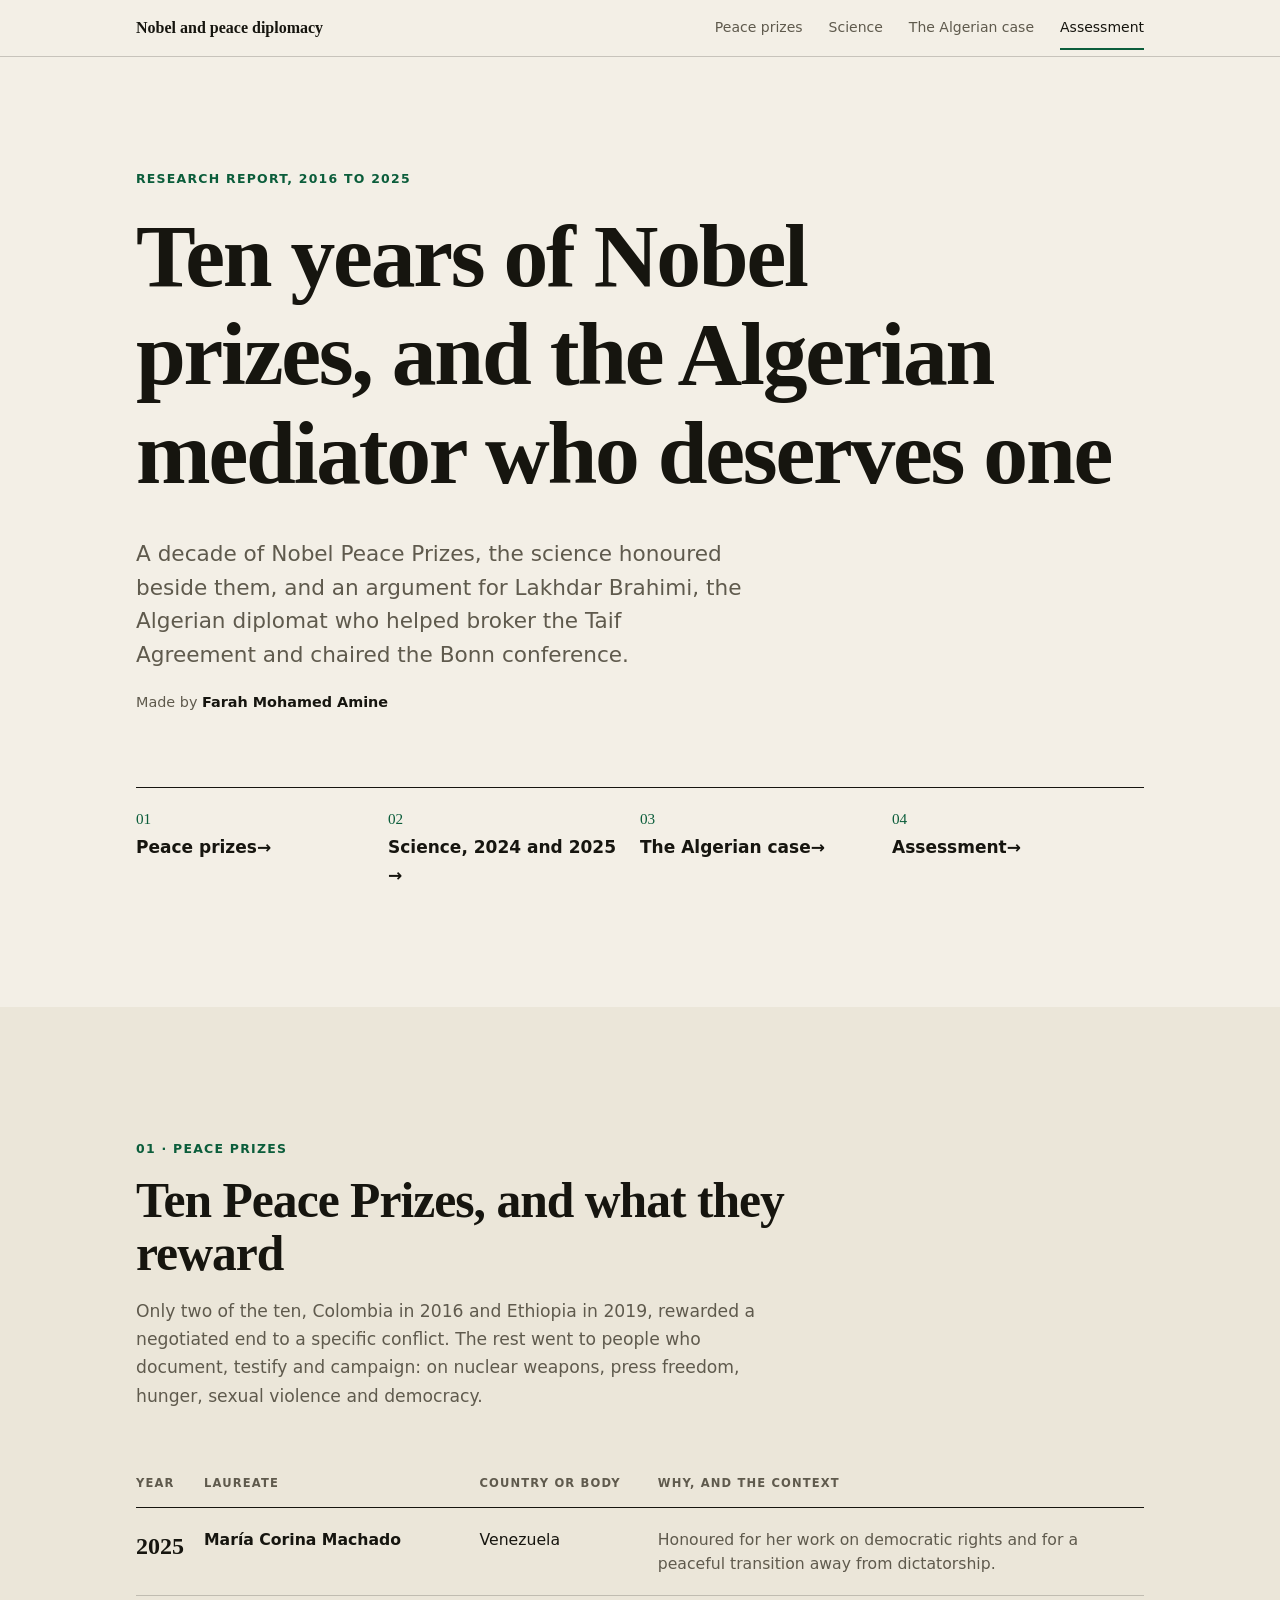
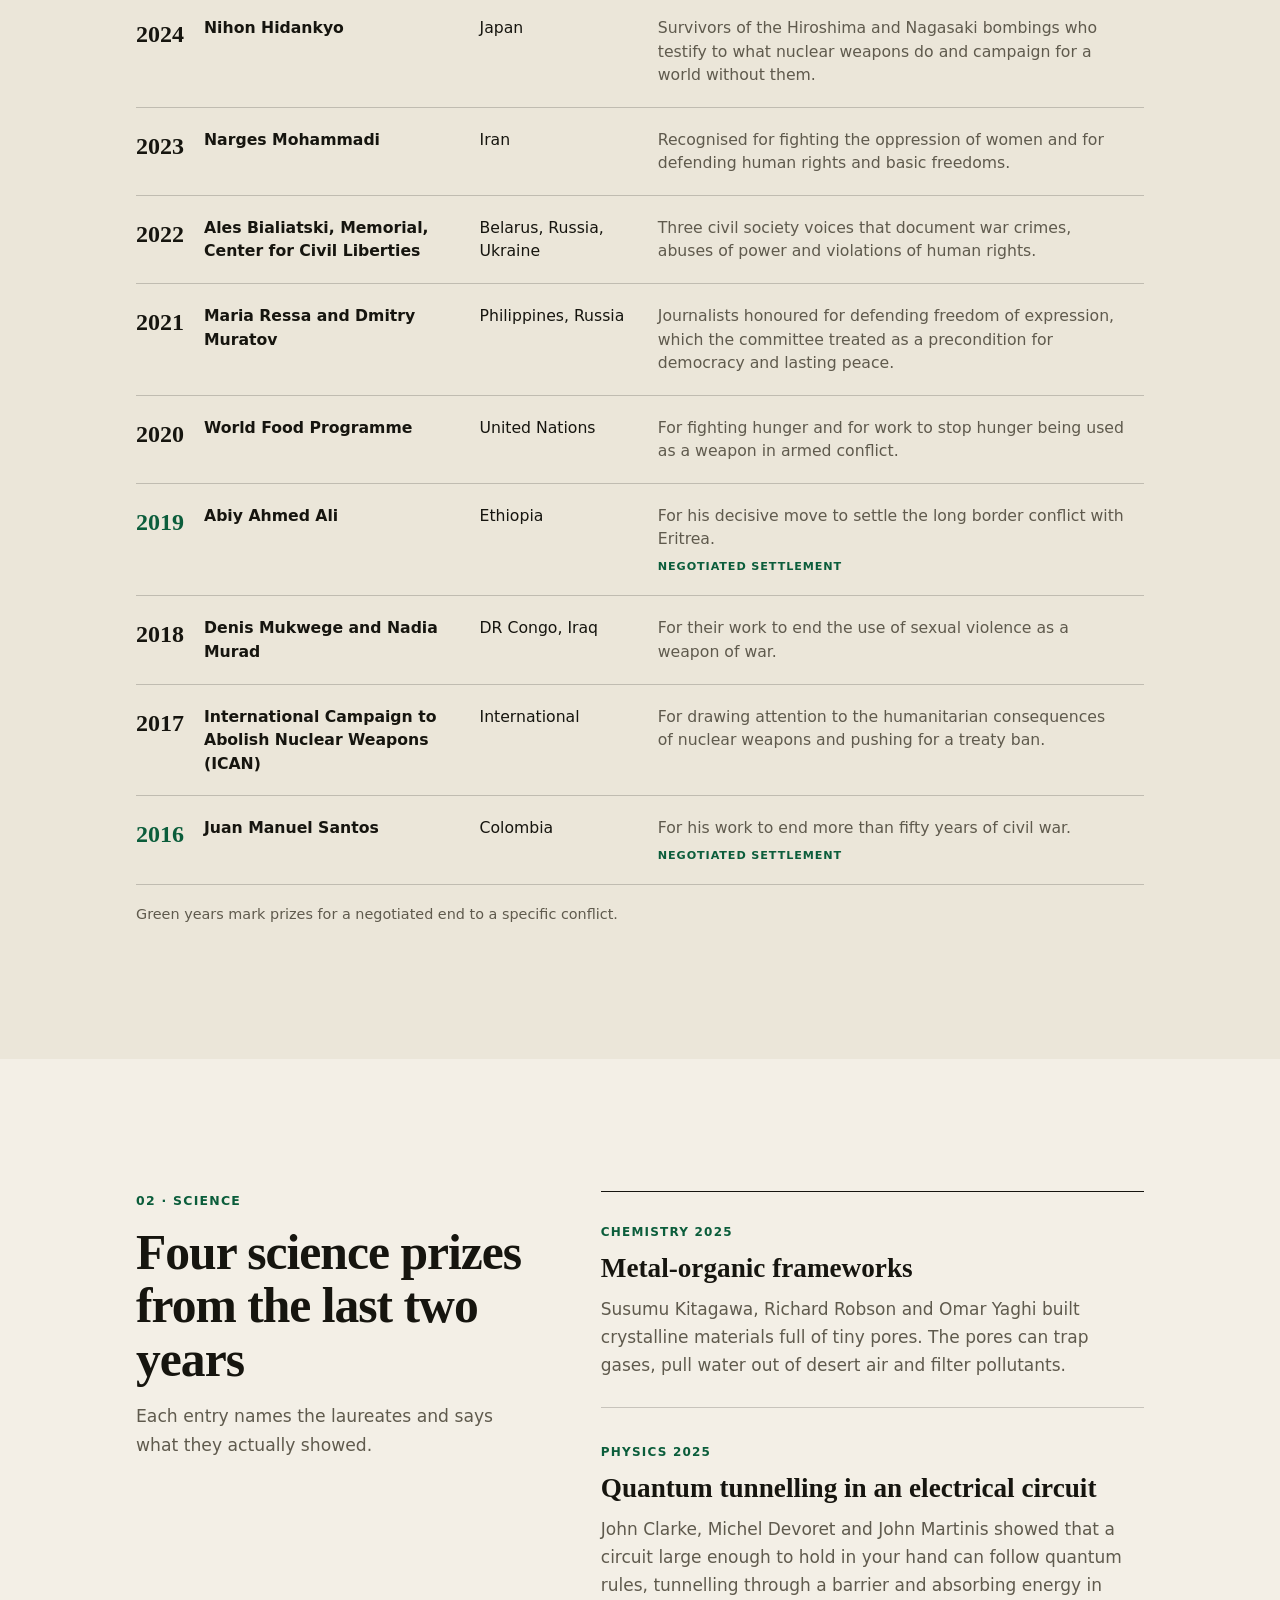
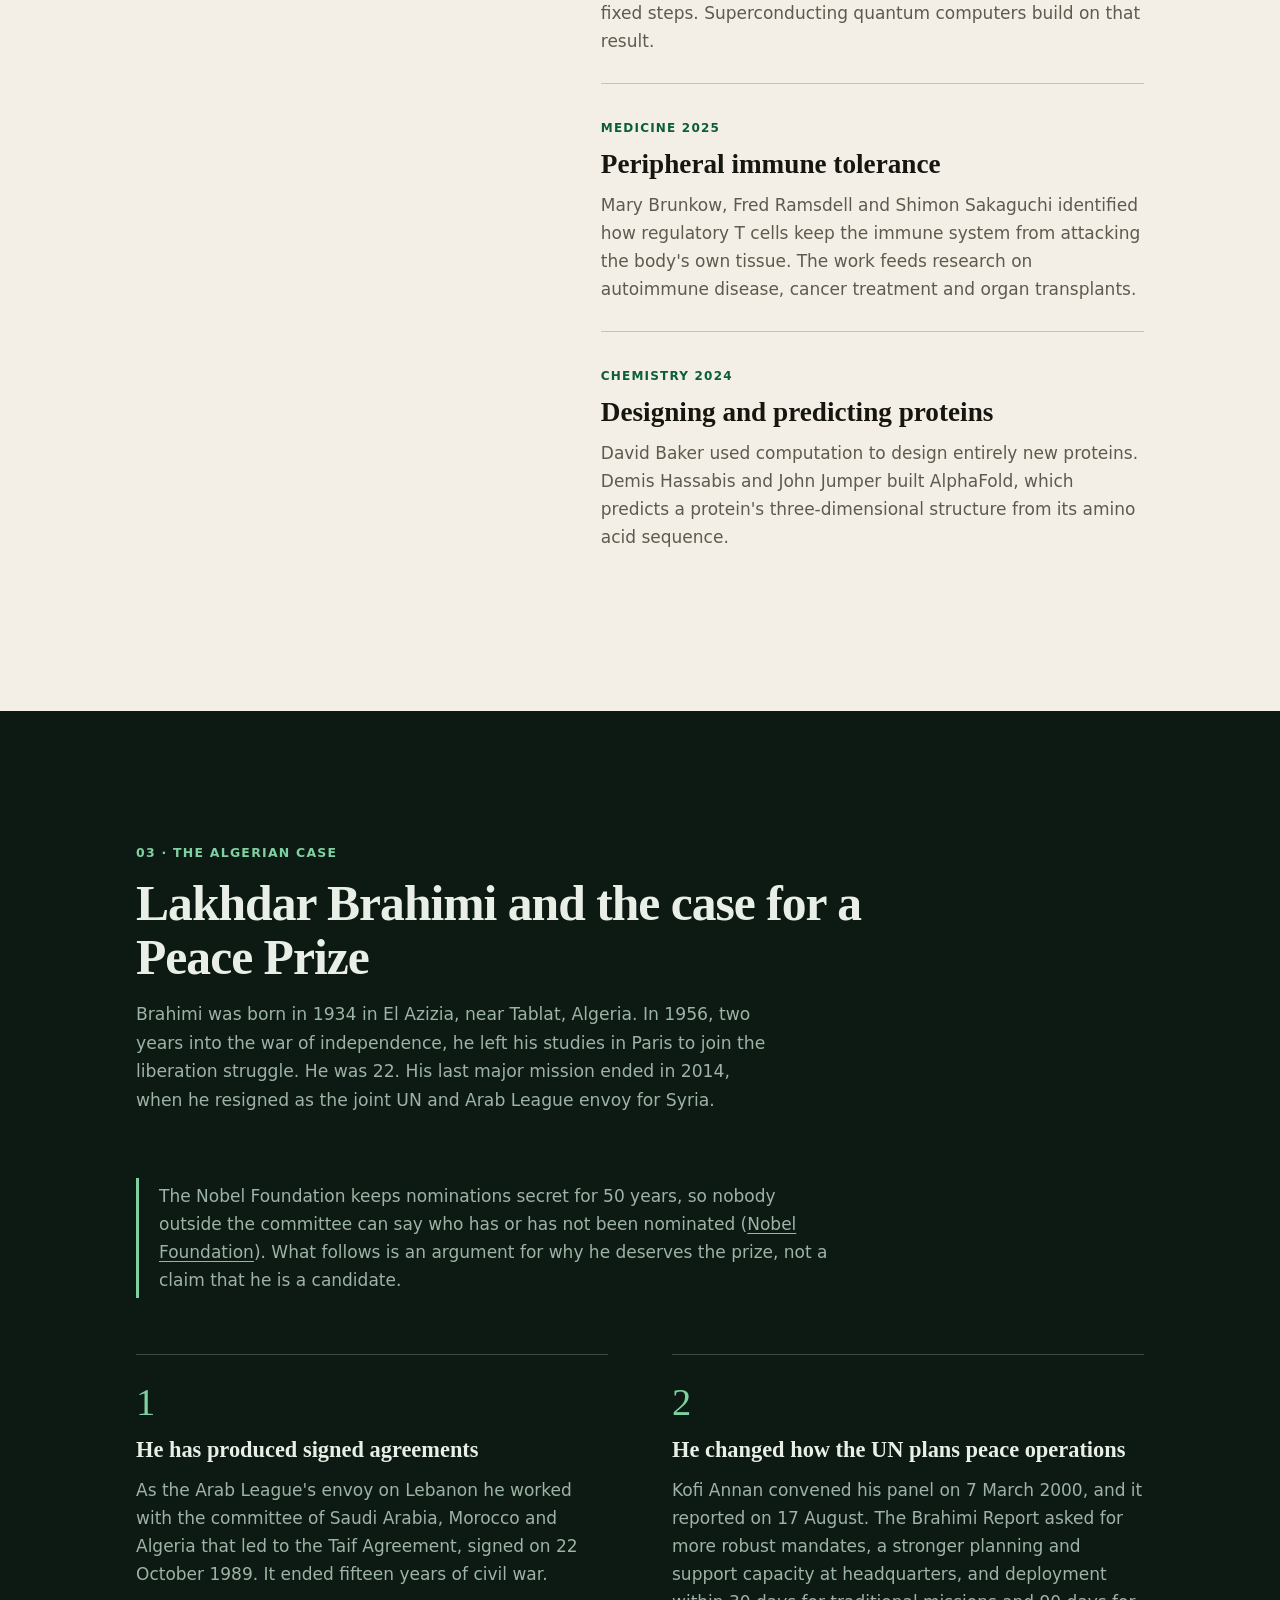
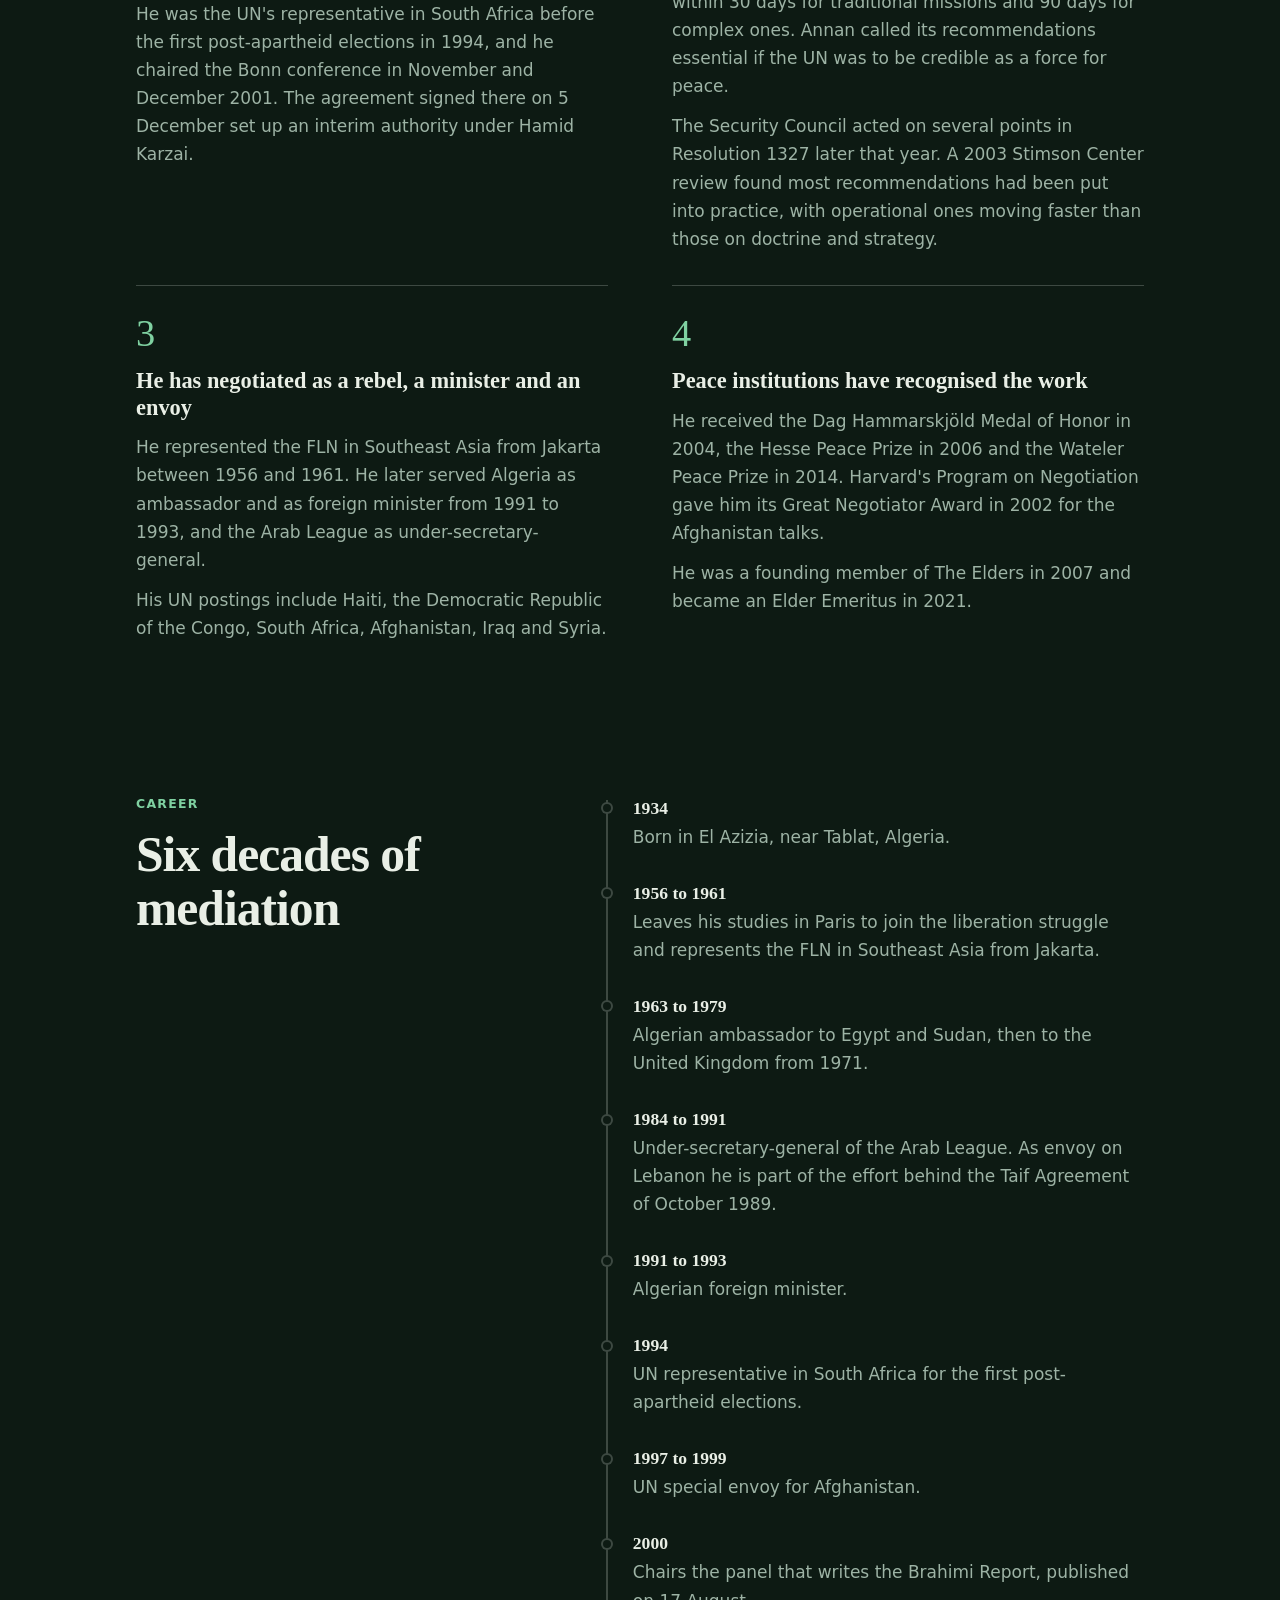
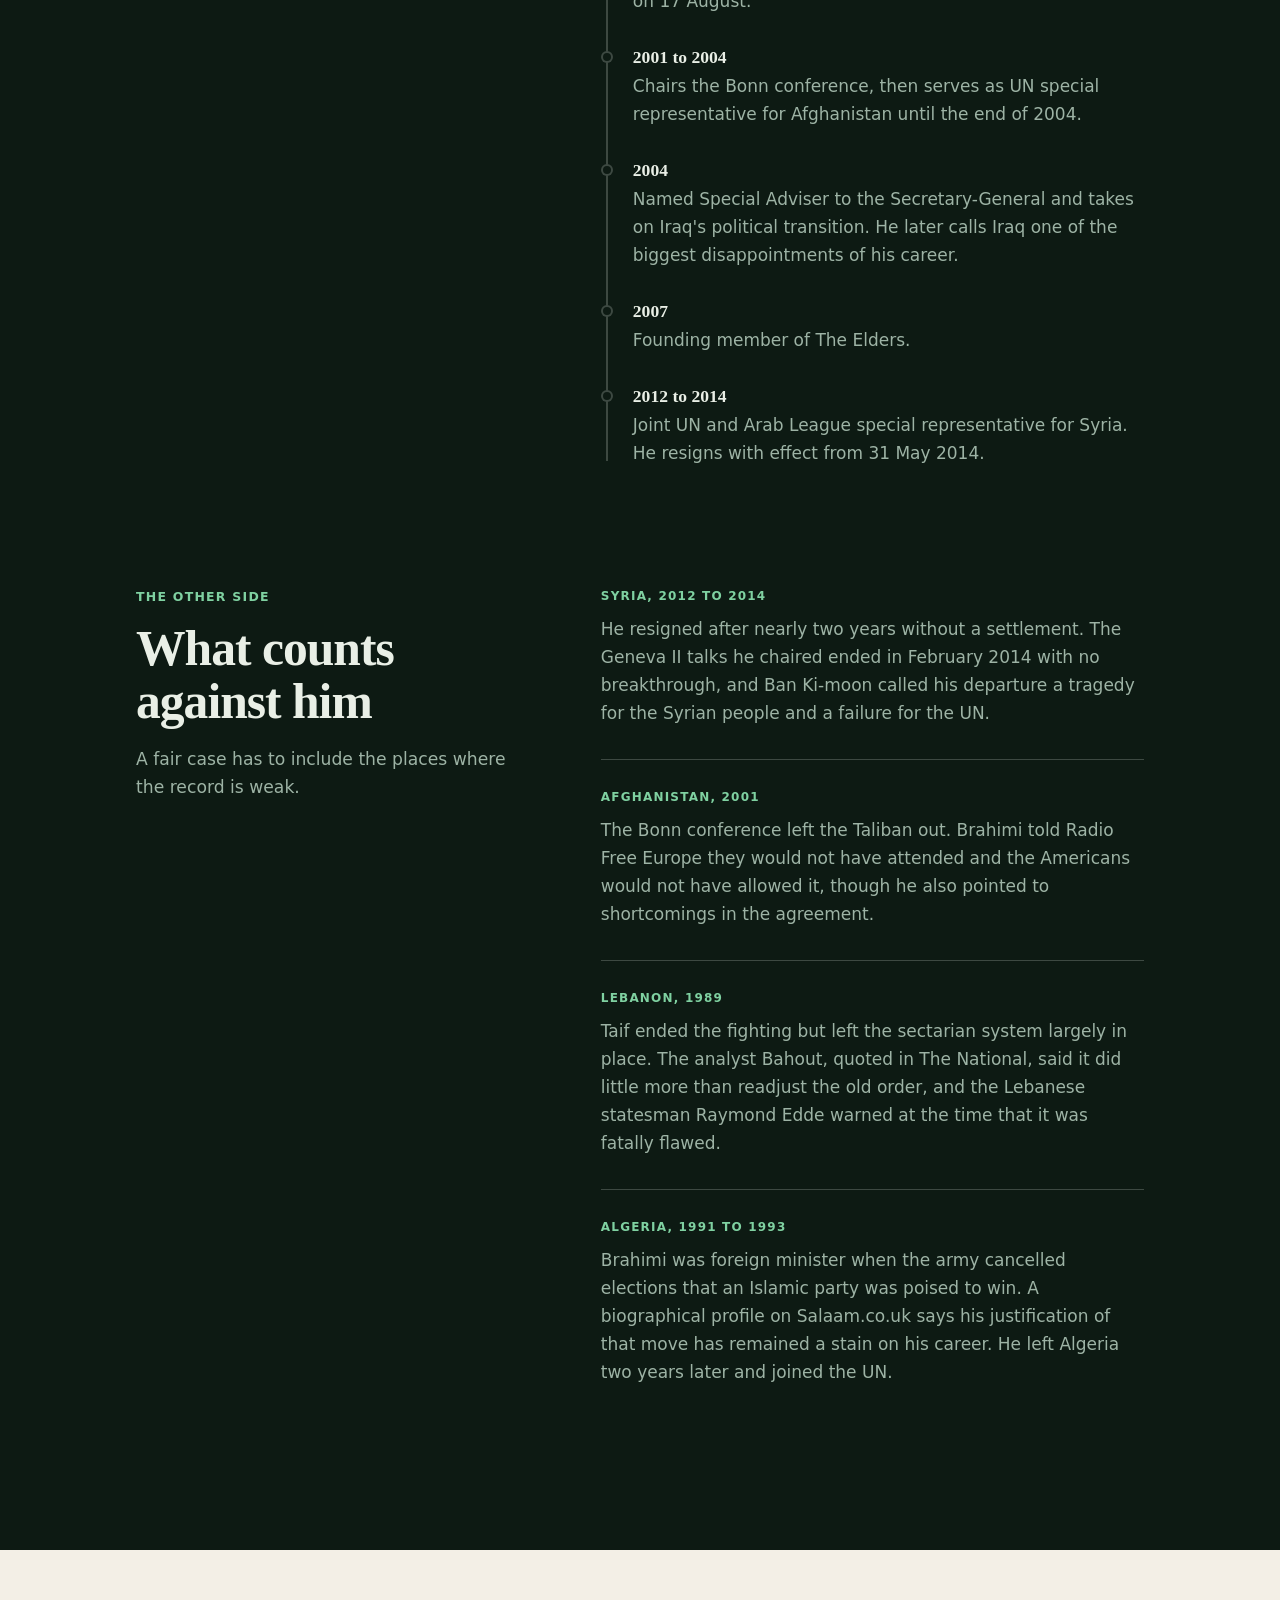
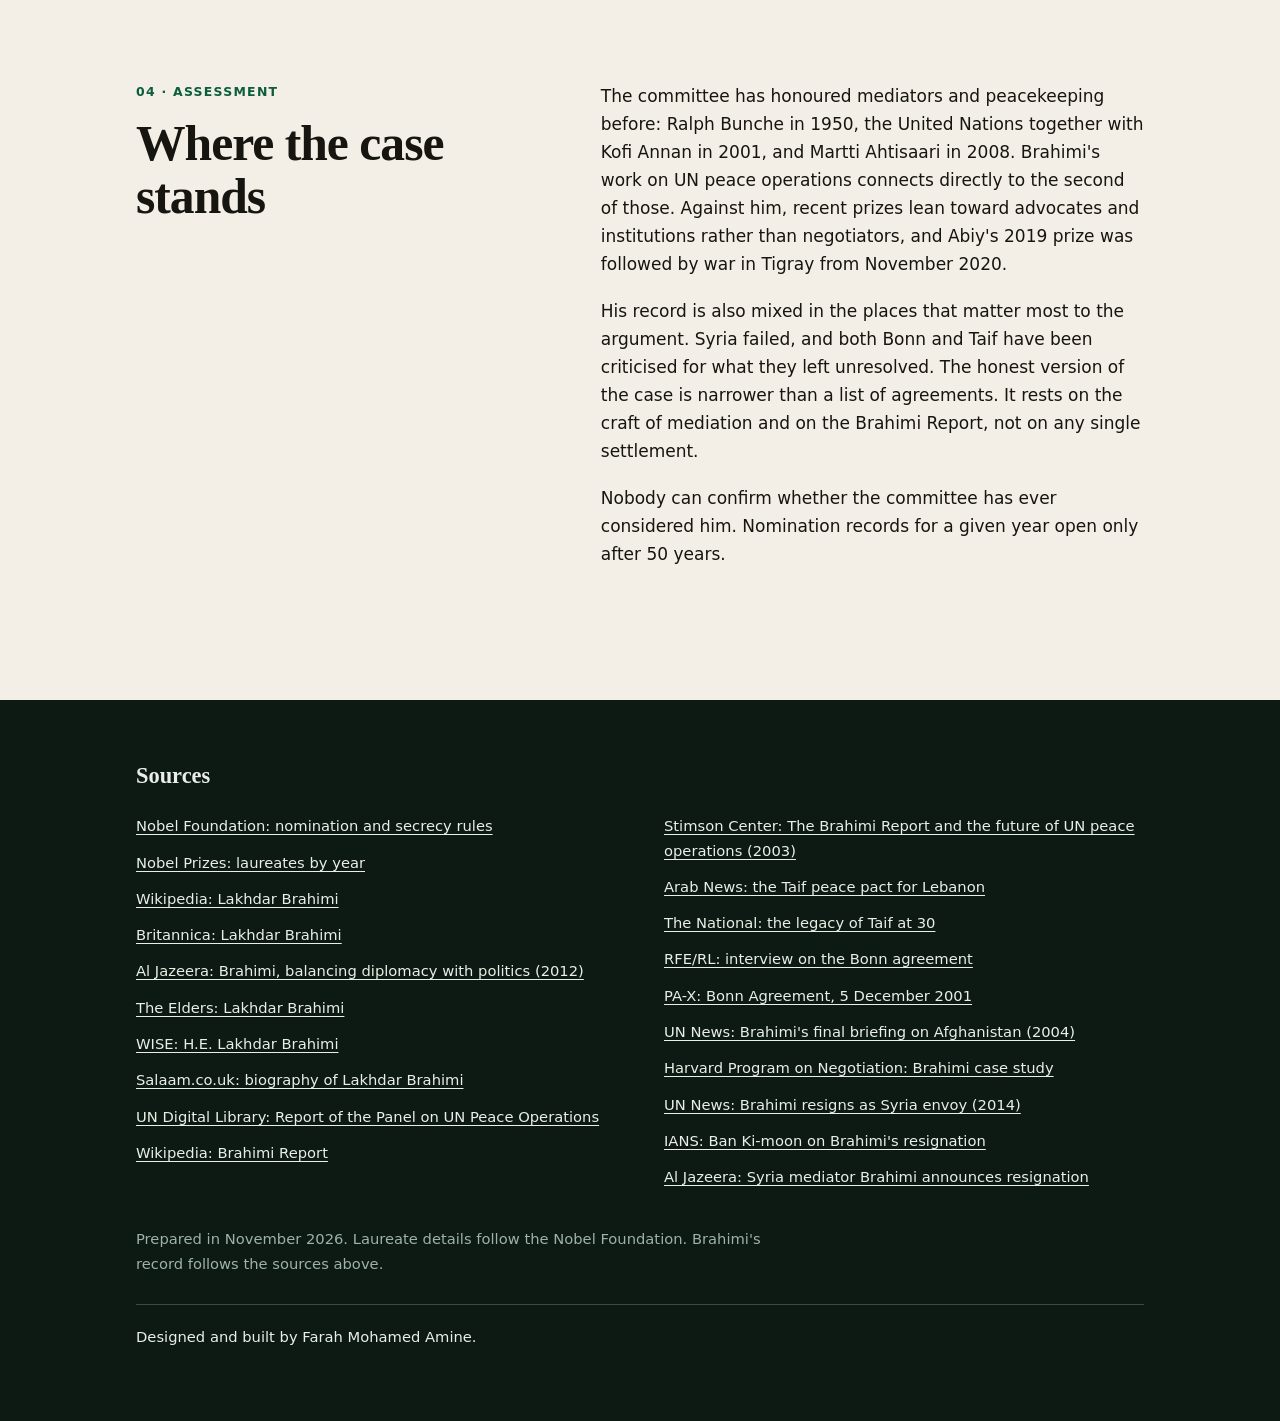
==== index.html @ 86fc924f "Add files via upload" ====
<!DOCTYPE html>
<html lang="en" dir="ltr">
<head>
    <meta charset="UTF-8">
    <meta name="viewport" content="width=device-width, initial-scale=1.0">
    <meta name="theme-color" content="#f3efe6">
    <meta name="author" content="Farah Mohamed Amine">
    <meta name="description" content="Ten years of Nobel Peace Prizes, the science prizes of 2024 and 2025, and the case for Lakhdar Brahimi, the Algerian mediator.">
    <link rel="canonical" href="https://YOUR-DOMAIN/">

    <meta property="og:type" content="article">
    <meta property="og:site_name" content="Nobel prizes and peace diplomacy">
    <meta property="og:locale" content="en_US">
    <meta property="og:url" content="https://YOUR-DOMAIN/">
    <meta property="og:title" content="Nobel prizes 2016 to 2025 and the case for Lakhdar Brahimi">
    <meta property="og:description" content="Ten years of Nobel Peace Prizes, the science prizes of 2024 and 2025, and the case for Lakhdar Brahimi, the Algerian mediator.">
    <meta property="og:image" content="https://YOUR-DOMAIN/og-image.jpg">
    <meta property="og:image:type" content="image/jpeg">
    <meta property="og:image:width" content="1200">
    <meta property="og:image:height" content="630">
    <meta property="og:image:alt" content="Gold Nobel medal on a cream and dark green background beside the title: Ten years of Nobel prizes, and the Algerian mediator who deserves one.">

    <meta name="twitter:card" content="summary_large_image">
    <meta name="twitter:title" content="Nobel prizes 2016 to 2025 and the case for Lakhdar Brahimi">
    <meta name="twitter:description" content="Ten years of Nobel Peace Prizes, the science prizes of 2024 and 2025, and the case for Lakhdar Brahimi, the Algerian mediator.">
    <meta name="twitter:image" content="https://YOUR-DOMAIN/og-image.jpg">
    <meta name="twitter:image:alt" content="Gold Nobel medal on a cream and dark green background beside the title: Ten years of Nobel prizes, and the Algerian mediator who deserves one.">
    <title>Nobel prizes 2016 to 2025 and the case for Lakhdar Brahimi</title>

    <link rel="icon" type="image/webp" href="/icon.webp">

    <!-- Reveal styles only apply once this runs, so a script failure never leaves a blank page -->
    <script>document.documentElement.classList.add('js');</script>

    <link rel="stylesheet" href="/css/tokens.css">
    <link rel="stylesheet" href="/css/base.css">
    <link rel="stylesheet" href="/css/layout.css">
    <link rel="stylesheet" href="/css/sections.css">

    <link rel="modulepreload" href="/js/reveal.js">
    <link rel="modulepreload" href="/js/scroll.js">
    <link rel="modulepreload" href="/js/nav.js">
    <script type="module" src="/js/main.js"></script>
</head>
<body>
    <a class="skip" href="#main">Skip to content</a>

    <header class="bar">
        <div class="bar-inner">
            <a class="brand" href="#top">Nobel and peace diplomacy</a>
            <nav aria-label="Sections">
                <ul class="nav">
                    <li><a href="#peace">Peace prizes</a></li>
                    <li><a href="#science">Science</a></li>
                    <li><a href="#nomination">The Algerian case</a></li>
                    <li><a href="#synthesis">Assessment</a></li>
                </ul>
            </nav>
        </div>
        <div class="progress" aria-hidden="true"><span id="progress"></span></div>
    </header>

    <main id="main">
        <!-- Hero -->
        <section class="hero" id="top">
            <div class="wrap">
                <p class="label rv">Research report, 2016 to 2025</p>
                <h1 class="display">
                    <span class="line"><span>Ten years of Nobel</span></span>
                    <span class="line"><span>prizes, and the Algerian</span></span>
                    <span class="line"><span>mediator who deserves one</span></span>
                </h1>
                <p class="lede rv">A decade of Nobel Peace Prizes, the science honoured beside them, and an argument for Lakhdar Brahimi, the Algerian diplomat who helped broker the Taif Agreement and chaired the Bonn conference.</p>
                <p class="byline rv">Made by <strong>Farah Mohamed Amine</strong></p>

                <nav class="index rv" aria-label="Contents">
                    <a href="#peace"><span class="n">01</span><span class="t">Peace prizes</span></a>
                    <a href="#science"><span class="n">02</span><span class="t">Science, 2024 and 2025</span></a>
                    <a href="#nomination"><span class="n">03</span><span class="t">The Algerian case</span></a>
                    <a href="#synthesis"><span class="n">04</span><span class="t">Assessment</span></a>
                </nav>
            </div>
        </section>

        <!-- 01 Peace prizes -->
        <section id="peace" class="alt">
            <div class="wrap">
                <div class="shead">
                    <span class="label rv">01 &middot; Peace prizes</span>
                    <h2 class="rv">Ten Peace Prizes, and what they reward</h2>
                    <p class="rv">Only two of the ten, Colombia in 2016 and Ethiopia in 2019, rewarded a negotiated end to a specific conflict. The rest went to people who document, testify and campaign: on nuclear weapons, press freedom, hunger, sexual violence and democracy.</p>
                </div>

                <table class="tbl">
                    <thead>
                        <tr>
                            <th scope="col">Year</th>
                            <th scope="col">Laureate</th>
                            <th scope="col">Country or body</th>
                            <th scope="col">Why, and the context</th>
                        </tr>
                    </thead>
                    <tbody>
                        <tr class="rv">
                            <td>2025</td>
                            <td>Mar&iacute;a Corina Machado</td>
                            <td>Venezuela</td>
                            <td>Honoured for her work on democratic rights and for a peaceful transition away from dictatorship.</td>
                        </tr>
                        <tr class="rv">
                            <td>2024</td>
                            <td>Nihon Hidankyo</td>
                            <td>Japan</td>
                            <td>Survivors of the Hiroshima and Nagasaki bombings who testify to what nuclear weapons do and campaign for a world without them.</td>
                        </tr>
                        <tr class="rv">
                            <td>2023</td>
                            <td>Narges Mohammadi</td>
                            <td>Iran</td>
                            <td>Recognised for fighting the oppression of women and for defending human rights and basic freedoms.</td>
                        </tr>
                        <tr class="rv">
                            <td>2022</td>
                            <td>Ales Bialiatski, Memorial, Center for Civil Liberties</td>
                            <td>Belarus, Russia, Ukraine</td>
                            <td>Three civil society voices that document war crimes, abuses of power and violations of human rights.</td>
                        </tr>
                        <tr class="rv">
                            <td>2021</td>
                            <td>Maria Ressa and Dmitry Muratov</td>
                            <td>Philippines, Russia</td>
                            <td>Journalists honoured for defending freedom of expression, which the committee treated as a precondition for democracy and lasting peace.</td>
                        </tr>
                        <tr class="rv">
                            <td>2020</td>
                            <td>World Food Programme</td>
                            <td>United Nations</td>
                            <td>For fighting hunger and for work to stop hunger being used as a weapon in armed conflict.</td>
                        </tr>
                        <tr class="rv deal">
                            <td>2019</td>
                            <td>Abiy Ahmed Ali</td>
                            <td>Ethiopia</td>
                            <td>For his decisive move to settle the long border conflict with Eritrea.<span class="tag">Negotiated settlement</span></td>
                        </tr>
                        <tr class="rv">
                            <td>2018</td>
                            <td>Denis Mukwege and Nadia Murad</td>
                            <td>DR Congo, Iraq</td>
                            <td>For their work to end the use of sexual violence as a weapon of war.</td>
                        </tr>
                        <tr class="rv">
                            <td>2017</td>
                            <td>International Campaign to Abolish Nuclear Weapons (ICAN)</td>
                            <td>International</td>
                            <td>For drawing attention to the humanitarian consequences of nuclear weapons and pushing for a treaty ban.</td>
                        </tr>
                        <tr class="rv deal">
                            <td>2016</td>
                            <td>Juan Manuel Santos</td>
                            <td>Colombia</td>
                            <td>For his work to end more than fifty years of civil war.<span class="tag">Negotiated settlement</span></td>
                        </tr>
                    </tbody>
                </table>
                <p class="legend rv">Green years mark prizes for a negotiated end to a specific conflict.</p>
            </div>
        </section>

        <!-- 02 Science -->
        <section id="science">
            <div class="wrap sci">
                <div class="shead">
                    <span class="label rv">02 &middot; Science</span>
                    <h2 class="rv">Four science prizes from the last two years</h2>
                    <p class="rv">Each entry names the laureates and says what they actually showed.</p>
                </div>

                <div>
                    <article class="entry rv">
                        <span class="k">Chemistry 2025</span>
                        <h3>Metal-organic frameworks</h3>
                        <p>Susumu Kitagawa, Richard Robson and Omar Yaghi built crystalline materials full of tiny pores. The pores can trap gases, pull water out of desert air and filter pollutants.</p>
                    </article>
                    <article class="entry rv">
                        <span class="k">Physics 2025</span>
                        <h3>Quantum tunnelling in an electrical circuit</h3>
                        <p>John Clarke, Michel Devoret and John Martinis showed that a circuit large enough to hold in your hand can follow quantum rules, tunnelling through a barrier and absorbing energy in fixed steps. Superconducting quantum computers build on that result.</p>
                    </article>
                    <article class="entry rv">
                        <span class="k">Medicine 2025</span>
                        <h3>Peripheral immune tolerance</h3>
                        <p>Mary Brunkow, Fred Ramsdell and Shimon Sakaguchi identified how regulatory T cells keep the immune system from attacking the body's own tissue. The work feeds research on autoimmune disease, cancer treatment and organ transplants.</p>
                    </article>
                    <article class="entry rv">
                        <span class="k">Chemistry 2024</span>
                        <h3>Designing and predicting proteins</h3>
                        <p>David Baker used computation to design entirely new proteins. Demis Hassabis and John Jumper built AlphaFold, which predicts a protein's three-dimensional structure from its amino acid sequence.</p>
                    </article>
                </div>
            </div>
        </section>

        <!-- 03 The Algerian case -->
        <section id="nomination" class="dark">
            <div class="wrap">
                <div class="shead">
                    <span class="label rv">03 &middot; The Algerian case</span>
                    <h2 class="rv">Lakhdar Brahimi and the case for a Peace Prize</h2>
                    <p class="rv">Brahimi was born in 1934 in El Azizia, near Tablat, Algeria. In 1956, two years into the war of independence, he left his studies in Paris to join the liberation struggle. He was 22. His last major mission ended in 2014, when he resigned as the joint UN and Arab League envoy for Syria.</p>
                </div>

                <p class="note rv">The Nobel Foundation keeps nominations secret for 50 years, so nobody outside the committee can say who has or has not been nominated (<a href="https://www.nobelprize.org/nomination/peace/">Nobel Foundation</a>). What follows is an argument for why he deserves the prize, not a claim that he is a candidate.</p>

                <div class="args">
                    <article class="arg rv">
                        <span class="num">1</span>
                        <h3>He has produced signed agreements</h3>
                        <p>As the Arab League's envoy on Lebanon he worked with the committee of Saudi Arabia, Morocco and Algeria that led to the Taif Agreement, signed on 22 October 1989. It ended fifteen years of civil war.</p>
                        <p>He was the UN's representative in South Africa before the first post-apartheid elections in 1994, and he chaired the Bonn conference in November and December 2001. The agreement signed there on 5 December set up an interim authority under Hamid Karzai.</p>
                    </article>
                    <article class="arg rv">
                        <span class="num">2</span>
                        <h3>He changed how the UN plans peace operations</h3>
                        <p>Kofi Annan convened his panel on 7 March 2000, and it reported on 17 August. The Brahimi Report asked for more robust mandates, a stronger planning and support capacity at headquarters, and deployment within 30 days for traditional missions and 90 days for complex ones. Annan called its recommendations essential if the UN was to be credible as a force for peace.</p>
                        <p>The Security Council acted on several points in Resolution 1327 later that year. A 2003 Stimson Center review found most recommendations had been put into practice, with operational ones moving faster than those on doctrine and strategy.</p>
                    </article>
                    <article class="arg rv">
                        <span class="num">3</span>
                        <h3>He has negotiated as a rebel, a minister and an envoy</h3>
                        <p>He represented the FLN in Southeast Asia from Jakarta between 1956 and 1961. He later served Algeria as ambassador and as foreign minister from 1991 to 1993, and the Arab League as under-secretary-general.</p>
                        <p>His UN postings include Haiti, the Democratic Republic of the Congo, South Africa, Afghanistan, Iraq and Syria.</p>
                    </article>
                    <article class="arg rv">
                        <span class="num">4</span>
                        <h3>Peace institutions have recognised the work</h3>
                        <p>He received the Dag Hammarskj&ouml;ld Medal of Honor in 2004, the Hesse Peace Prize in 2006 and the Wateler Peace Prize in 2014. Harvard's Program on Negotiation gave him its Great Negotiator Award in 2002 for the Afghanistan talks.</p>
                        <p>He was a founding member of The Elders in 2007 and became an Elder Emeritus in 2021.</p>
                    </article>
                </div>

                <!-- Timeline -->
                <div class="split">
                    <div class="shead">
                        <span class="label rv">Career</span>
                        <h2 class="rv">Six decades of mediation</h2>
                    </div>
                    <ol class="tl" id="timeline">
                        <li><span class="y">1934</span><span class="d">Born in El Azizia, near Tablat, Algeria.</span></li>
                        <li><span class="y">1956 to 1961</span><span class="d">Leaves his studies in Paris to join the liberation struggle and represents the FLN in Southeast Asia from Jakarta.</span></li>
                        <li><span class="y">1963 to 1979</span><span class="d">Algerian ambassador to Egypt and Sudan, then to the United Kingdom from 1971.</span></li>
                        <li><span class="y">1984 to 1991</span><span class="d">Under-secretary-general of the Arab League. As envoy on Lebanon he is part of the effort behind the Taif Agreement of October 1989.</span></li>
                        <li><span class="y">1991 to 1993</span><span class="d">Algerian foreign minister.</span></li>
                        <li><span class="y">1994</span><span class="d">UN representative in South Africa for the first post-apartheid elections.</span></li>
                        <li><span class="y">1997 to 1999</span><span class="d">UN special envoy for Afghanistan.</span></li>
                        <li><span class="y">2000</span><span class="d">Chairs the panel that writes the Brahimi Report, published on 17 August.</span></li>
                        <li><span class="y">2001 to 2004</span><span class="d">Chairs the Bonn conference, then serves as UN special representative for Afghanistan until the end of 2004.</span></li>
                        <li><span class="y">2004</span><span class="d">Named Special Adviser to the Secretary-General and takes on Iraq's political transition. He later calls Iraq one of the biggest disappointments of his career.</span></li>
                        <li><span class="y">2007</span><span class="d">Founding member of The Elders.</span></li>
                        <li><span class="y">2012 to 2014</span><span class="d">Joint UN and Arab League special representative for Syria. He resigns with effect from 31 May 2014.</span></li>
                    </ol>
                </div>

                <!-- Counterarguments -->
                <div class="split">
                    <div class="shead">
                        <span class="label rv">The other side</span>
                        <h2 class="rv">What counts against him</h2>
                        <p class="rv">A fair case has to include the places where the record is weak.</p>
                    </div>
                    <div class="counter">
                        <article class="arg rv">
                            <span class="k">Syria, 2012 to 2014</span>
                            <p>He resigned after nearly two years without a settlement. The Geneva II talks he chaired ended in February 2014 with no breakthrough, and Ban Ki-moon called his departure a tragedy for the Syrian people and a failure for the UN.</p>
                        </article>
                        <article class="arg rv">
                            <span class="k">Afghanistan, 2001</span>
                            <p>The Bonn conference left the Taliban out. Brahimi told Radio Free Europe they would not have attended and the Americans would not have allowed it, though he also pointed to shortcomings in the agreement.</p>
                        </article>
                        <article class="arg rv">
                            <span class="k">Lebanon, 1989</span>
                            <p>Taif ended the fighting but left the sectarian system largely in place. The analyst Bahout, quoted in The National, said it did little more than readjust the old order, and the Lebanese statesman Raymond Edde warned at the time that it was fatally flawed.</p>
                        </article>
                        <article class="arg rv">
                            <span class="k">Algeria, 1991 to 1993</span>
                            <p>Brahimi was foreign minister when the army cancelled elections that an Islamic party was poised to win. A biographical profile on Salaam.co.uk says his justification of that move has remained a stain on his career. He left Algeria two years later and joined the UN.</p>
                        </article>
                    </div>
                </div>
            </div>
        </section>

        <!-- 04 Assessment -->
        <section id="synthesis">
            <div class="wrap split split-flush">
                <div class="shead">
                    <span class="label rv">04 &middot; Assessment</span>
                    <h2 class="rv">Where the case stands</h2>
                </div>
                <div class="prose">
                    <p class="rv">The committee has honoured mediators and peacekeeping before: Ralph Bunche in 1950, the United Nations together with Kofi Annan in 2001, and Martti Ahtisaari in 2008. Brahimi's work on UN peace operations connects directly to the second of those. Against him, recent prizes lean toward advocates and institutions rather than negotiators, and Abiy's 2019 prize was followed by war in Tigray from November 2020.</p>
                    <p class="rv">His record is also mixed in the places that matter most to the argument. Syria failed, and both Bonn and Taif have been criticised for what they left unresolved. The honest version of the case is narrower than a list of agreements. It rests on the craft of mediation and on the Brahimi Report, not on any single settlement.</p>
                    <p class="rv">Nobody can confirm whether the committee has ever considered him. Nomination records for a given year open only after 50 years.</p>
                </div>
            </div>
        </section>
    </main>

    <footer class="foot">
        <div class="wrap">
            <h2>Sources</h2>
            <ul>
                <li><a href="https://www.nobelprize.org/nomination/peace/">Nobel Foundation: nomination and secrecy rules</a></li>
                <li><a href="https://www.nobelprize.org/prizes/">Nobel Prizes: laureates by year</a></li>
                <li><a href="https://en.wikipedia.org/wiki/Lakhdar_Brahimi">Wikipedia: Lakhdar Brahimi</a></li>
                <li><a href="https://www.britannica.com/biography/Lakhdar-Brahimi">Britannica: Lakhdar Brahimi</a></li>
                <li><a href="https://www.aljazeera.com/news/2012/8/17/brahimi-balancing-diplomacy-with-politics">Al Jazeera: Brahimi, balancing diplomacy with politics (2012)</a></li>
                <li><a href="https://theelders.org/lakhdar-brahimi">The Elders: Lakhdar Brahimi</a></li>
                <li><a href="https://wise-qatar.org/?p=18138">WISE: H.E. Lakhdar Brahimi</a></li>
                <li><a href="https://www.salaam.co.uk/biographies/profile.php?id=2369">Salaam.co.uk: biography of Lakhdar Brahimi</a></li>
                <li><a href="https://digitallibrary.un.org/record/420963">UN Digital Library: Report of the Panel on UN Peace Operations</a></li>
                <li><a href="https://en.wikipedia.org/wiki/Report_of_the_Panel_on_United_Nations_Peace_Operations">Wikipedia: Brahimi Report</a></li>
                <li><a href="https://library.au.int/fr/brahimi-report-and-future-un-peace-operations-3">Stimson Center: The Brahimi Report and the future of UN peace operations (2003)</a></li>
                <li><a href="https://www.arabnews.com/node/2597248">Arab News: the Taif peace pact for Lebanon</a></li>
                <li><a href="https://www.thenationalnews.com/world/legacy-of-taif-at-30-lebanon-pays-for-not-confronting-its-past-1.927648">The National: the legacy of Taif at 30</a></li>
                <li><a href="https://www.rferl.org/a/Afghan_Bonn_Architect_Says_Peoples_Needs_Forgotten/1360456.html">RFE/RL: interview on the Bonn agreement</a></li>
                <li><a href="https://pax.peaceagreements.org/agreements/272">PA-X: Bonn Agreement, 5 December 2001</a></li>
                <li><a href="https://news.un.org/en/story/2004/01/91192">UN News: Brahimi's final briefing on Afghanistan (2004)</a></li>
                <li><a href="https://casestudies.law.harvard.edu/lakhdar-brahimi-negotiating-a-new-government-for-afghanistan/">Harvard Program on Negotiation: Brahimi case study</a></li>
                <li><a href="https://www.globalsecurity.org/wmd/library/news/syria/2014/syria-140513-unnews01.htm">UN News: Brahimi resigns as Syria envoy (2014)</a></li>
                <li><a href="https://www.business-standard.com/article/news-ians/un-syria-envoy-lakhdar-brahimi-resigns-ban-114051400242_1.html">IANS: Ban Ki-moon on Brahimi's resignation</a></li>
                <li><a href="https://www.aljazeera.com/news/2014/5/14/syria-mediator-brahimi-announces-resignation">Al Jazeera: Syria mediator Brahimi announces resignation</a></li>
            </ul>
            <p class="fine">Prepared in November 2026. Laureate details follow the Nobel Foundation. Brahimi's record follows the sources above.</p>
            <p class="credit">Designed and built by Farah Mohamed Amine.</p>
        </div>
    </footer>
</body>
</html>
---- css/tokens.css ----
/* Design tokens: palette, type stacks, motion, spacing */
:root {
    --paper: #f3efe6;
    --paper-2: #ebe6d9;
    --ink: #16150f;
    --muted: #5f5a4d;
    --rule: rgba(22, 21, 15, 0.2);
    --green: #0b5d3b;
    --bg: var(--paper);

    /* Dark palette, shared by the .dark sections and the footer */
    --forest: #0d1a13;
    --mint: #e9efe6;
    --sage: #9db3a5;
    --leaf: #7fd1a1;

    --serif: "Iowan Old Style", "Palatino Linotype", Palatino, "Book Antiqua", Georgia, serif;
    --sans: system-ui, -apple-system, "Segoe UI", Roboto, "Helvetica Neue", Arial, sans-serif;

    --ease-out: cubic-bezier(0.23, 1, 0.32, 1);
    --gut: clamp(20px, 5vw, 56px);
    --bar-h: 56px;
}

/* A section only swaps these variables; components never hard-code colors */
.alt {
    --bg: var(--paper-2);
    background: var(--bg);
}

.dark {
    --bg: var(--forest);
    --ink: var(--mint);
    --muted: var(--sage);
    --rule: rgba(233, 239, 230, 0.22);
    --green: var(--leaf);
    background: var(--bg);
    color: var(--ink);
}
---- css/base.css ----
/* Reset and global defaults */
*, *::before, *::after {
    box-sizing: border-box;
    margin: 0;
    padding: 0;
}

html {
    font-family: var(--sans);
    background: var(--paper);
    color: var(--ink);
    -webkit-text-size-adjust: 100%;
    -webkit-tap-highlight-color: transparent;
    scroll-padding-top: 72px;
}

@media (prefers-reduced-motion: no-preference) {
    html { scroll-behavior: smooth; }
}

@media (min-width: 1600px) {
    html { font-size: 112.5%; }
}

body {
    font-size: 1.0625rem;
    line-height: 1.65;
    -webkit-font-smoothing: antialiased;
    text-rendering: optimizeLegibility;
    overflow-x: hidden;
}

a { color: inherit; }
:focus-visible { outline: 2px solid var(--green); outline-offset: 3px; }

h1, h2, h3 { font-family: var(--serif); }
h2 {
    font-size: clamp(1.9rem, 4.4vw, 3.1rem);
    line-height: 1.08;
    letter-spacing: -0.02em;
    font-weight: 700;
}

.label {
    font-size: 0.78rem;
    font-weight: 600;
    letter-spacing: 0.1em;
    text-transform: uppercase;
    color: var(--green);
}

.skip {
    position: absolute;
    left: 16px;
    top: -48px;
    z-index: 100;
    background: var(--ink);
    color: var(--paper);
    padding: 10px 16px;
    border-radius: 6px;
    text-decoration: none;
}
.skip:focus { top: 12px; }
---- css/layout.css ----
/* Page frame: container, sticky header, nav, split grids, footer */
.wrap,
.bar-inner {
    max-width: 1120px;
    margin: 0 auto;
    padding-left: max(var(--gut), env(safe-area-inset-left));
    padding-right: max(var(--gut), env(safe-area-inset-right));
}

section { padding: clamp(72px, 11vw, 132px) 0; }

/* ---- Header ---- */
.bar {
    position: sticky;
    top: 0;
    z-index: 50;
    background: var(--paper);
    border-bottom: 1px solid var(--rule);
}

.bar-inner {
    height: var(--bar-h);
    display: flex;
    align-items: center;
    justify-content: space-between;
    gap: 24px;
}

.brand {
    font-family: var(--serif);
    font-weight: 700;
    font-size: 1rem;
    text-decoration: none;
    white-space: nowrap;
}

/* Let the nav shrink inside the flex bar so its own overflow-x scroll works */
.bar-inner nav { min-width: 0; }

.nav {
    display: flex;
    gap: 26px;
    list-style: none;
    overflow-x: auto;
    scrollbar-width: none;
}
.nav::-webkit-scrollbar { display: none; }

.nav a {
    display: flex;
    align-items: center;
    min-height: 44px;
    font-size: 0.875rem;
    color: var(--muted);
    text-decoration: none;
    white-space: nowrap;
    transition: color 0.15s ease;
}
.nav a[aria-current="true"] {
    color: var(--ink);
    box-shadow: inset 0 -2px 0 var(--green);
}

@media (hover: hover) and (pointer: fine) {
    .nav a:hover { color: var(--ink); }
}

.progress {
    position: absolute;
    left: 0;
    right: 0;
    bottom: -1px;
    height: 2px;
    pointer-events: none;
}
#progress {
    display: block;
    height: 100%;
    background: var(--green);
    transform: scaleX(0);
    transform-origin: left;
    will-change: transform;
}

/* ---- Two-column layouts: sticky heading beside content ---- */
.sci,
.split {
    display: grid;
    grid-template-columns: 5fr 7fr;
    gap: clamp(32px, 6vw, 96px);
    align-items: start;
}
.split { margin-top: clamp(72px, 10vw, 120px); }
.split-flush { margin-top: 0; }

.sci .shead,
.split .shead {
    position: sticky;
    top: 96px;
    margin-bottom: 0;
}

/* ---- Footer ---- */
.foot {
    background: var(--forest);
    color: var(--mint);
    padding: 64px 0 72px;
    font-size: 0.92rem;
}
.foot h2 { font-size: 1.4rem; margin-bottom: 20px; letter-spacing: 0; }
.foot ul { list-style: none; columns: 2 320px; column-gap: 48px; }
.foot li { break-inside: avoid; padding: 6px 0; }
.foot a { overflow-wrap: anywhere; }
.foot .fine { margin-top: 32px; color: var(--sage); max-width: 40rem; }
.foot :focus-visible { outline-color: var(--leaf); }

.credit {
    margin-top: 28px;
    padding-top: 20px;
    border-top: 1px solid rgba(233, 239, 230, 0.22);
}

/* ---- Breakpoints ---- */
@media (max-width: 1024px) {
    .sci, .split { gap: 40px; }
}

@media (max-width: 860px) {
    .sci, .split { grid-template-columns: 1fr; }
    .sci .shead, .split .shead { position: static; margin-bottom: 8px; }
}

@media (max-width: 640px) {
    .nav {
        gap: 20px;
        -webkit-mask-image: linear-gradient(to right, #000 88%, transparent);
        mask-image: linear-gradient(to right, #000 88%, transparent);
    }
}

@media (max-width: 560px) {
    .brand { display: none; }
}

@media (max-width: 480px) {
    section { padding: 56px 0; }
    .foot { padding: 48px 0 56px; }
}

@media (max-height: 480px) and (orientation: landscape) {
    .sci .shead, .split .shead { position: static; }
}
---- css/sections.css ----
/* Components: hero, table, science entries, arguments, timeline, prose, reveal */

/* ---- Hero ---- */
.hero {
    padding-top: clamp(56px, 9vw, 112px);
    padding-bottom: clamp(56px, 8vw, 96px);
}

.display {
    font-weight: 700;
    font-size: clamp(2.5rem, 7.4vw, 5.6rem);
    line-height: 1.02;
    letter-spacing: -0.025em;
    margin: 20px 0 32px;
    max-width: 14em;
}

.line { display: block; overflow: hidden; padding-bottom: 0.08em; }
.line > span { display: block; }
.line:nth-child(2) > span { --l: 1; }
.line:nth-child(3) > span { --l: 2; }

.lede {
    font-size: clamp(1.1rem, 2vw, 1.35rem);
    line-height: 1.55;
    color: var(--muted);
    max-width: 38rem;
}

.byline { margin-top: 20px; font-size: 0.9rem; color: var(--muted); }
.byline strong { color: var(--ink); font-weight: 600; }

.index {
    margin-top: clamp(40px, 6vw, 72px);
    display: grid;
    grid-template-columns: repeat(auto-fit, minmax(210px, 1fr));
    border-top: 1px solid var(--ink);
}
.index a {
    display: block;
    min-height: 44px;
    padding: 18px 20px 22px 0;
    text-decoration: none;
}
.index .n { display: block; font-family: var(--serif); font-size: 0.95rem; color: var(--green); }
.index .t { display: inline-block; font-weight: 600; margin-top: 2px; }
.index .t::after {
    content: " \2192";
    display: inline-block;
    transition: transform 0.2s var(--ease-out);
}

@media (hover: hover) and (pointer: fine) {
    .index a:hover .t::after { transform: translateX(4px); }
}

@media (prefers-reduced-motion: no-preference) {
    .line > span {
        animation: rise 0.8s var(--ease-out) both;
        animation-delay: calc(var(--l, 0) * 90ms + 80ms);
    }
    @keyframes rise { from { transform: translateY(105%); } to { transform: none; } }
}

/* ---- Section heads ---- */
.shead { max-width: 46rem; margin-bottom: clamp(36px, 5vw, 64px); }
.shead .label { display: block; margin-bottom: 14px; }
.shead p { margin-top: 16px; color: var(--muted); font-size: 1.075rem; max-width: 40rem; }

/* ---- Peace prize table ---- */
.tbl { width: 100%; border-collapse: collapse; font-size: 0.98rem; }
.tbl th {
    font-size: 0.72rem;
    letter-spacing: 0.1em;
    text-transform: uppercase;
    font-weight: 600;
    color: var(--muted);
    text-align: left;
    padding: 0 20px 14px 0;
    border-bottom: 1px solid var(--ink);
}
.tbl td {
    padding: 20px 20px 20px 0;
    border-bottom: 1px solid var(--rule);
    vertical-align: top;
    line-height: 1.5;
}
.tbl td:first-child {
    font-family: var(--serif);
    font-size: 1.5rem;
    font-weight: 700;
    font-variant-numeric: tabular-nums;
    white-space: nowrap;
    width: 1%;
}
.tbl td:nth-child(2) { font-weight: 600; max-width: 17rem; }
.tbl td:nth-child(3) { max-width: 11rem; }
.tbl td:last-child { color: var(--muted); max-width: 30rem; }
.tbl .deal td:first-child { color: var(--green); }

.tag {
    display: block;
    margin-top: 8px;
    font-size: 0.7rem;
    font-weight: 600;
    letter-spacing: 0.08em;
    text-transform: uppercase;
    color: var(--green);
}
.legend { margin-top: 18px; font-size: 0.9rem; color: var(--muted); }

@media (max-width: 760px) {
    .tbl, .tbl tbody, .tbl tr, .tbl td { display: block; width: 100%; }
    .tbl thead { position: absolute; width: 1px; height: 1px; overflow: hidden; clip: rect(0 0 0 0); }
    .tbl tr { padding: 18px 0; border-bottom: 1px solid var(--rule); }
    .tbl td { padding: 2px 0; border: 0; width: auto; max-width: none !important; }
    .tbl td:nth-child(3) { font-size: 0.85rem; color: var(--muted); }
    .tbl td:last-child { margin-top: 6px; }
}

/* ---- Science entries ---- */
.entry { padding: 28px 0; border-top: 1px solid var(--rule); }
.entry:first-child { border-top-color: var(--ink); padding-top: 24px; }
.k {
    font-size: 0.75rem;
    font-weight: 600;
    letter-spacing: 0.1em;
    text-transform: uppercase;
    color: var(--green);
}
.entry h3 { font-size: clamp(1.3rem, 2.4vw, 1.7rem); line-height: 1.2; margin: 8px 0 10px; }
.entry p { color: var(--muted); max-width: 36rem; }

/* ---- The Algerian case ---- */
.note {
    border-left: 3px solid var(--green);
    padding: 4px 0 4px 20px;
    max-width: 44rem;
    color: var(--muted);
}
.note a, .prose a { text-decoration: underline; text-decoration-thickness: 1px; text-underline-offset: 3px; overflow-wrap: anywhere; }
.foot a { text-decoration: underline; text-decoration-thickness: 1px; text-underline-offset: 3px; }

.args {
    display: grid;
    grid-template-columns: repeat(2, minmax(0, 1fr));
    gap: 0 clamp(32px, 5vw, 72px);
    margin-top: 56px;
}
.arg { padding: 28px 0 32px; border-top: 1px solid var(--rule); }
.arg .num { font-family: var(--serif); font-size: 2.4rem; line-height: 1; color: var(--green); }
.arg h3 { font-size: 1.4rem; line-height: 1.2; margin: 14px 0 12px; }
.arg .k { display: block; margin-bottom: 8px; }
.arg p { color: var(--muted); }
.arg p + p { margin-top: 12px; }

/* The first counter-argument sits flush under its heading */
.counter > .arg:first-child { padding-top: 0; border-top: 0; }

@media (max-width: 800px) {
    .args { grid-template-columns: 1fr; }
}

/* ---- Timeline ---- */
.tl { position: relative; list-style: none; padding-left: 32px; --fill: 0; }
.tl::before,
.tl::after {
    content: "";
    position: absolute;
    left: 5px;
    top: 6px;
    bottom: 6px;
    width: 2px;
}
.tl::before { background: var(--rule); }
.tl::after {
    background: var(--green);
    transform: scaleY(var(--fill));
    transform-origin: top;
    will-change: transform;
}

.tl li { position: relative; padding-bottom: 28px; }
.tl li:last-child { padding-bottom: 0; }
.tl li::before {
    content: "";
    position: absolute;
    z-index: 1;
    left: -32px;
    top: 0.5em;
    width: 12px;
    height: 12px;
    border-radius: 50%;
    background: var(--bg);
    border: 2px solid var(--rule);
    transition: background-color 0.3s var(--ease-out), border-color 0.3s var(--ease-out);
}
.tl li.on::before { background: var(--green); border-color: var(--green); }
.tl .y { display: block; font-family: var(--serif); font-weight: 700; font-size: 1.1rem; }
.tl .d { display: block; color: var(--muted); max-width: 34rem; }

/* ---- Assessment ---- */
.prose p { max-width: 38rem; margin-bottom: 1.1em; }
.prose p:last-child { margin-bottom: 0; }

/* ---- Scroll reveal: transform and opacity only ---- */
.js .rv {
    opacity: 0;
    transform: translateY(16px);
    transition: opacity 0.6s var(--ease-out), transform 0.6s var(--ease-out);
    transition-delay: calc(var(--i, 0) * 60ms);
}
.js .rv.in { opacity: 1; transform: none; }

@media (prefers-reduced-motion: reduce) {
    .js .rv { transform: none; transition: opacity 0.2s ease; transition-delay: 0s; }
    .tl li::before { transition: none; }
}

/* ---- Small screens ---- */
@media (max-width: 480px) {
    .display { margin-bottom: 24px; }
    .shead p { font-size: 1rem; }
    .index { grid-template-columns: 1fr 1fr; }
    .arg .num { font-size: 2rem; }
    .tbl td:first-child { font-size: 1.35rem; }
    .tl { padding-left: 28px; }
    .tl li::before { left: -28px; }
}

@media (max-width: 360px) {
    .display { font-size: 2.15rem; }
    .index { grid-template-columns: 1fr; }
}

@media (max-height: 480px) and (orientation: landscape) {
    .hero { padding-top: 32px; }
}

@media print {
    .js .rv { opacity: 1; transform: none; }
    .bar { position: static; }
}
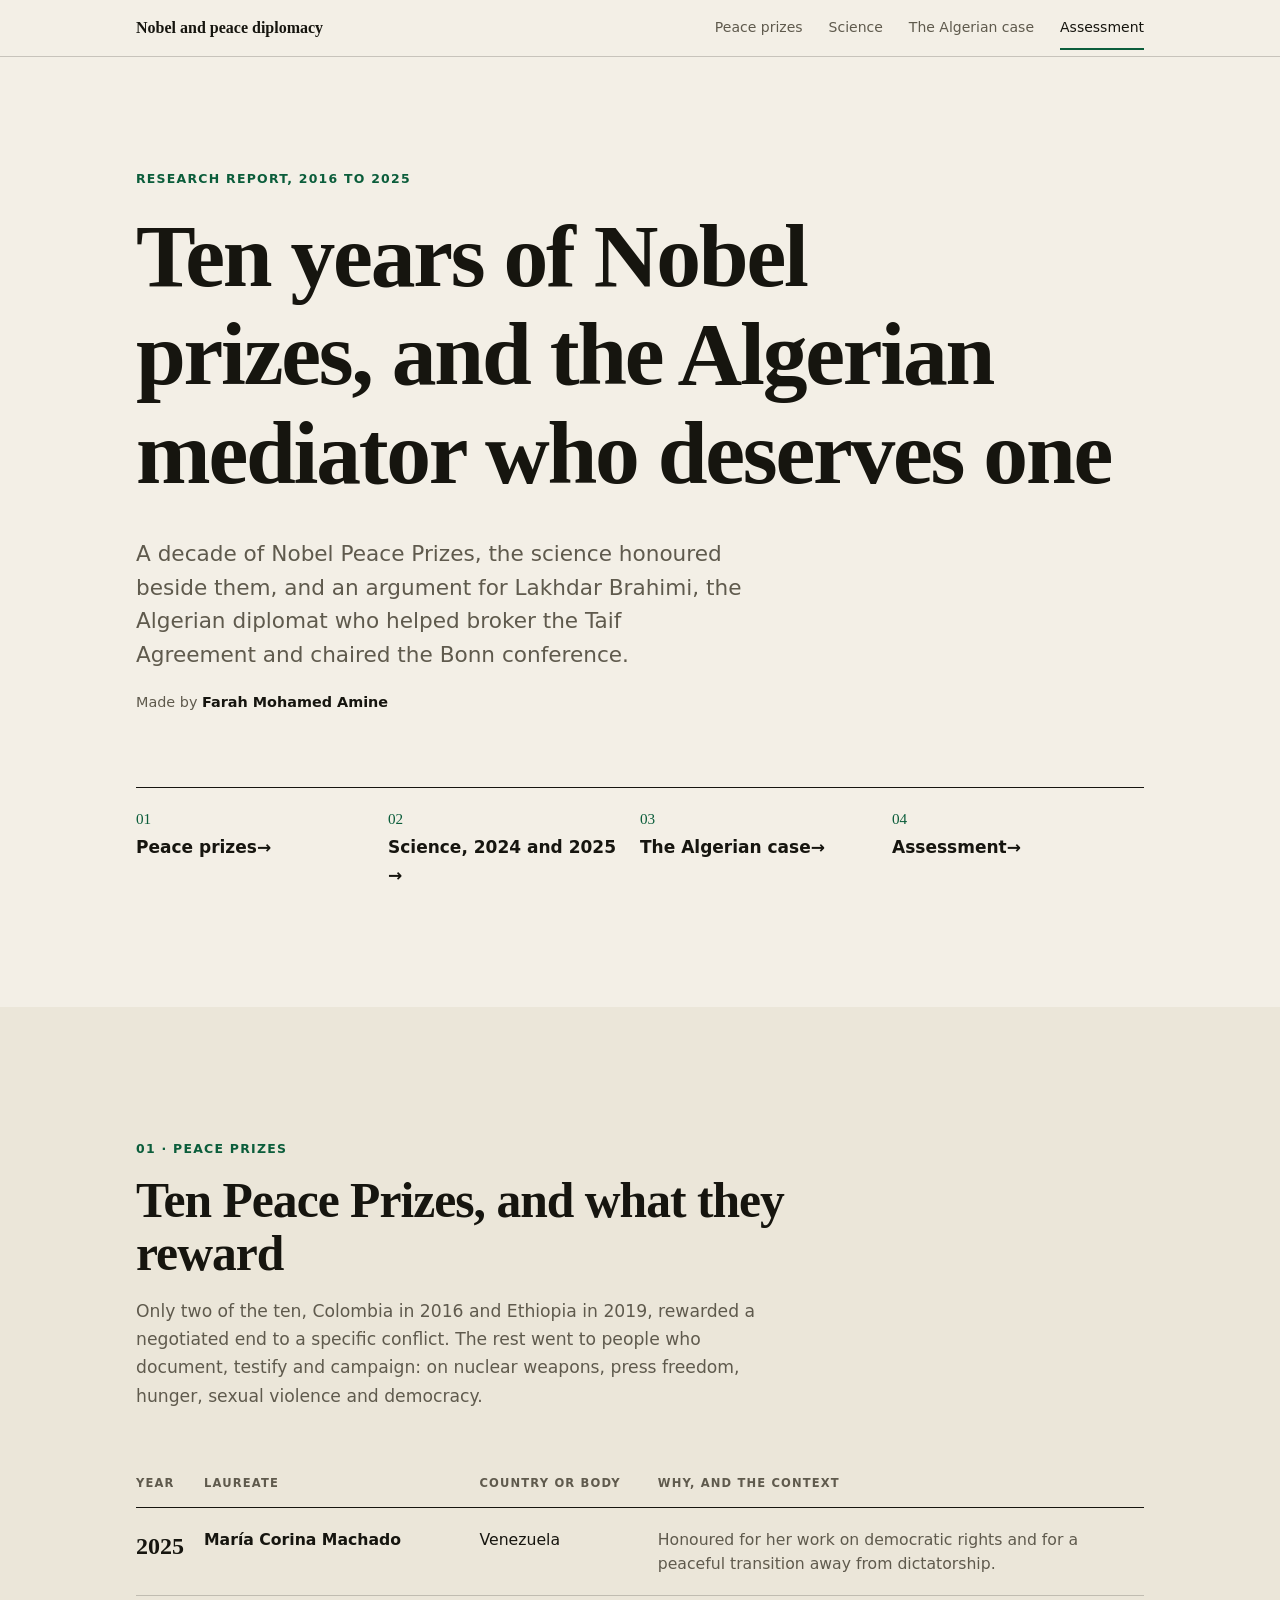
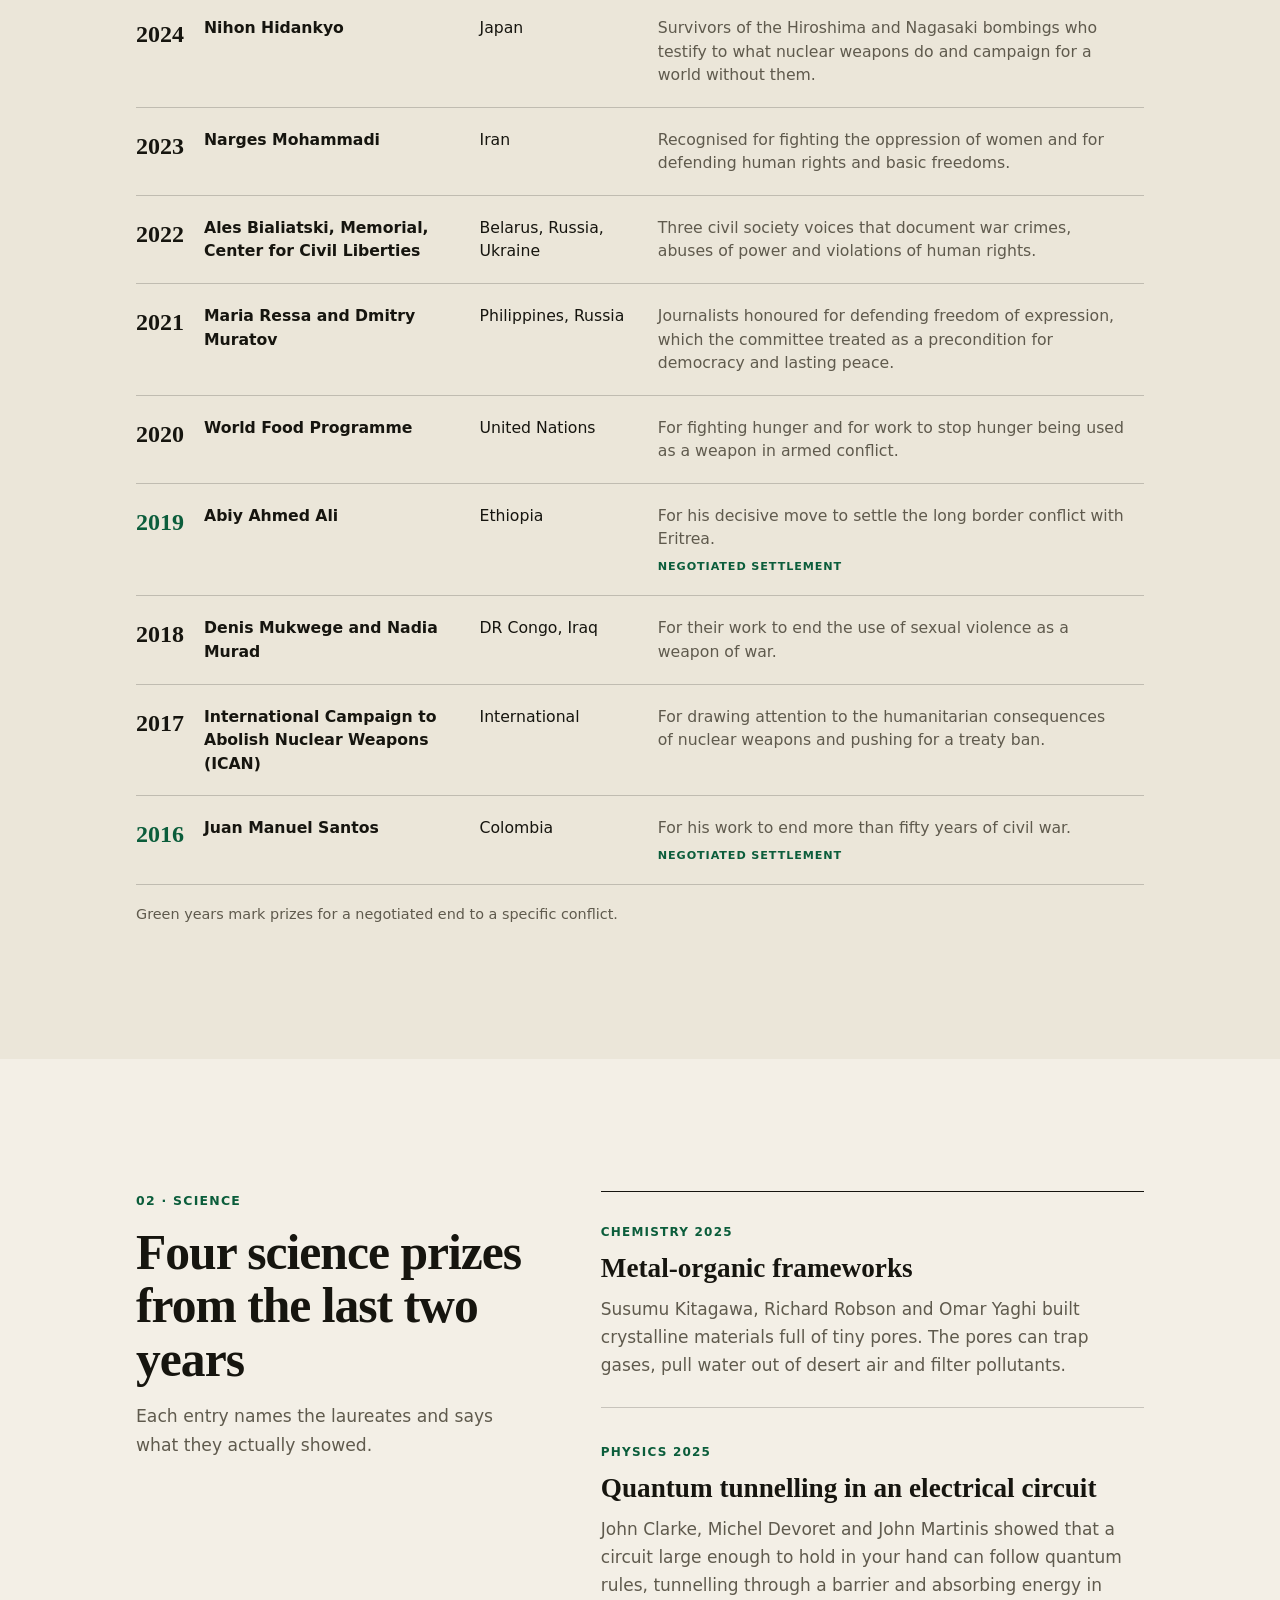
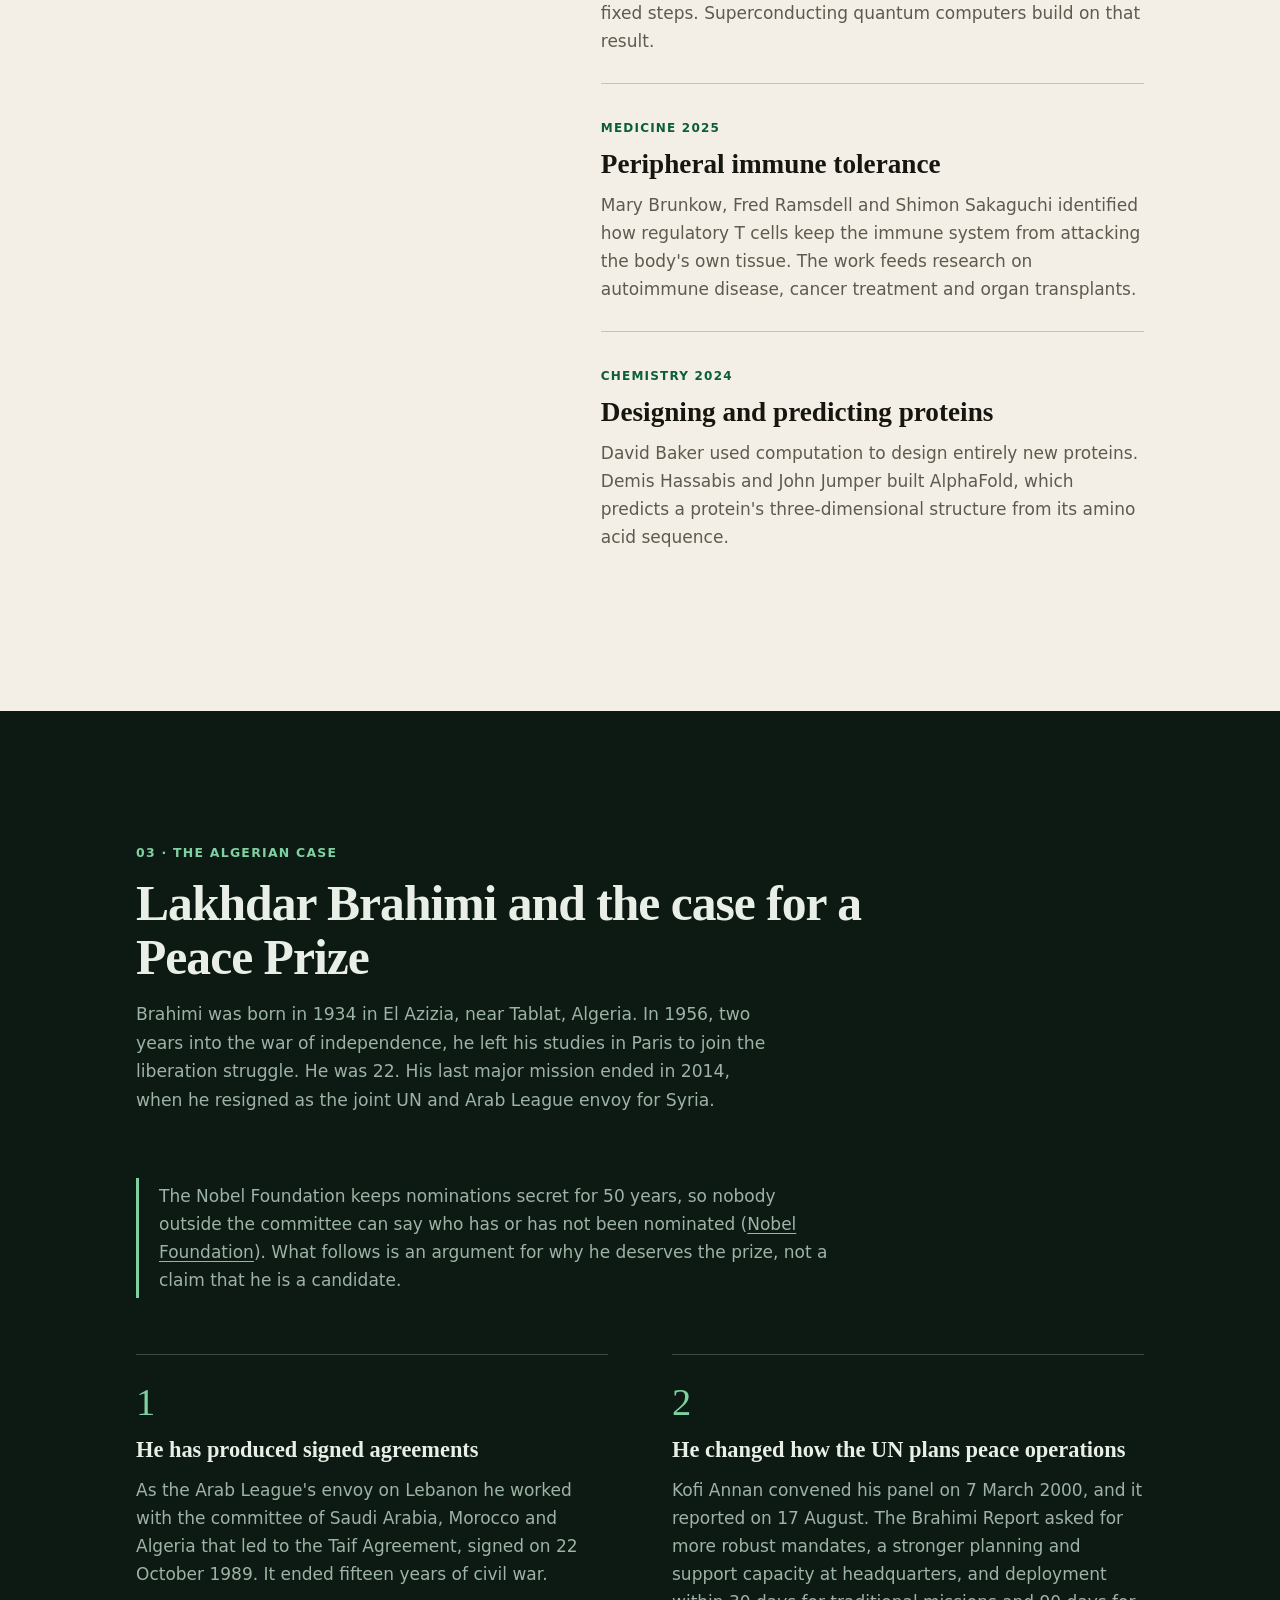
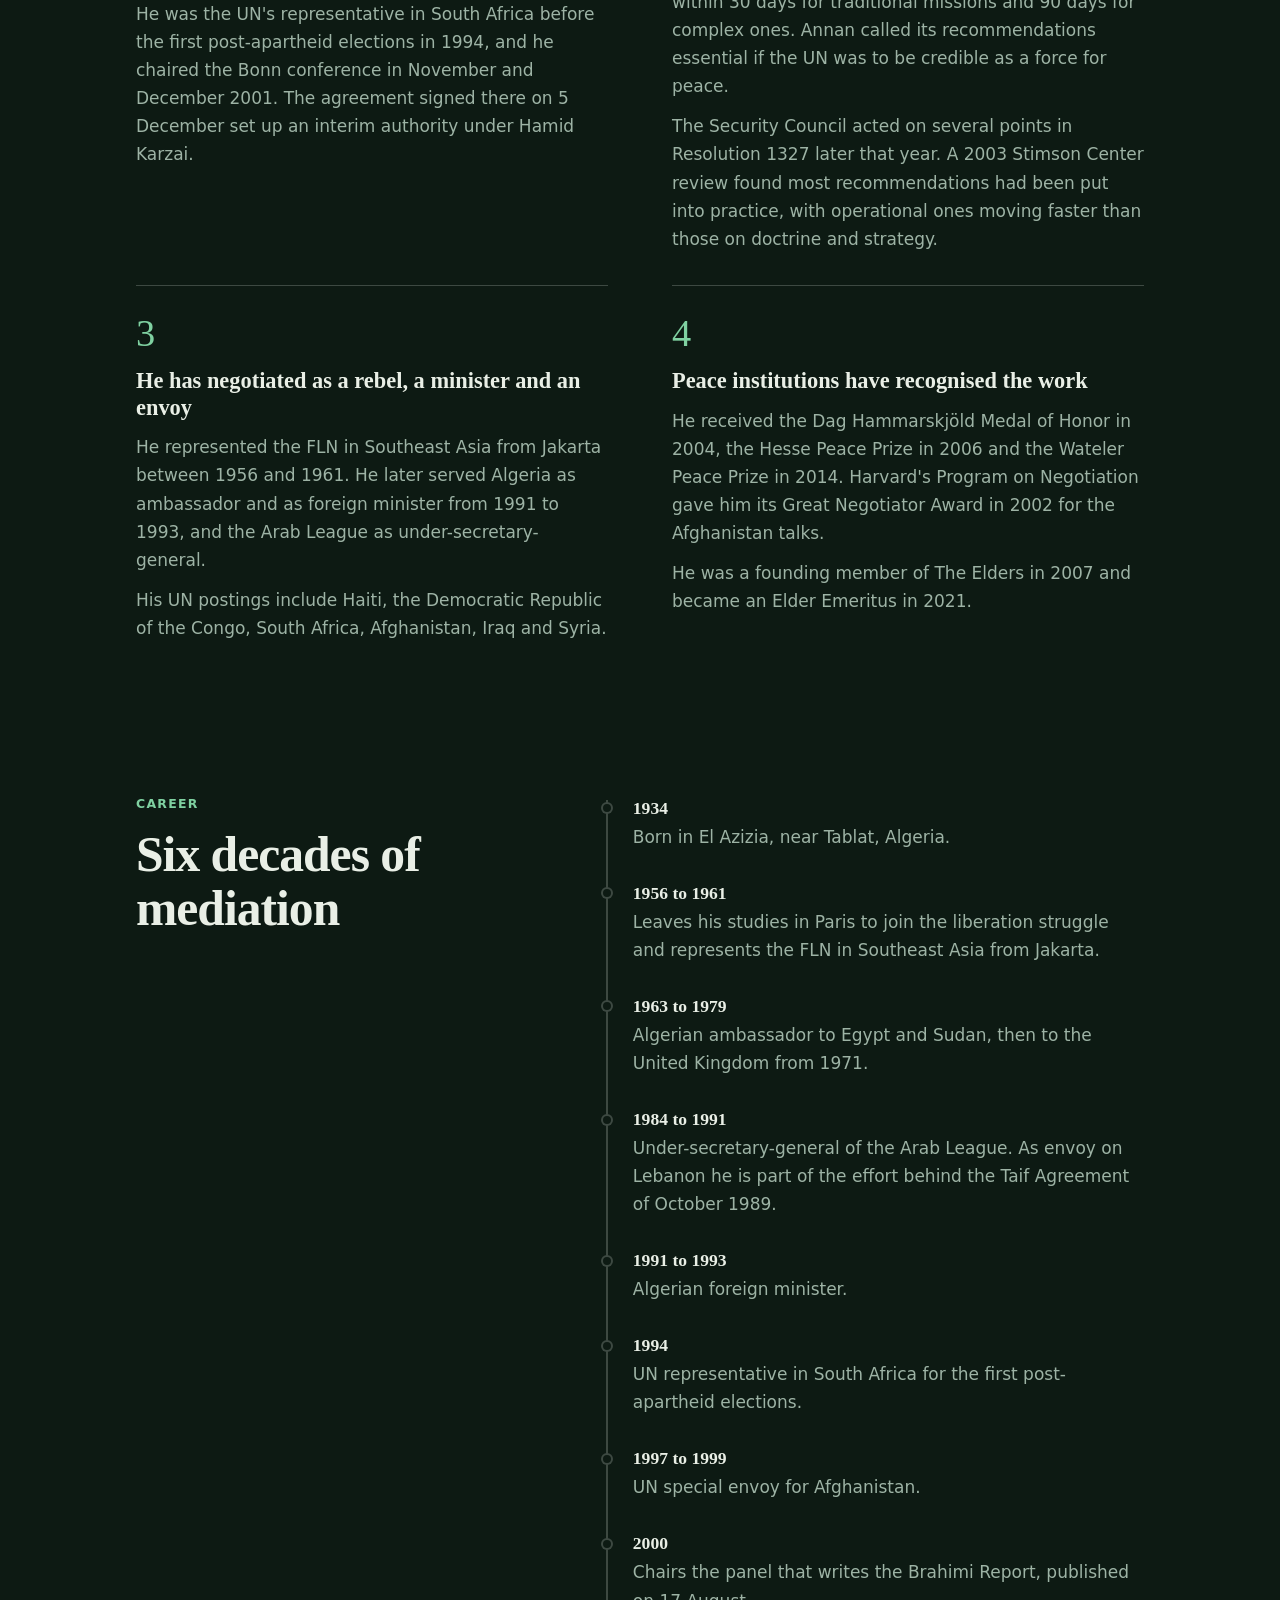
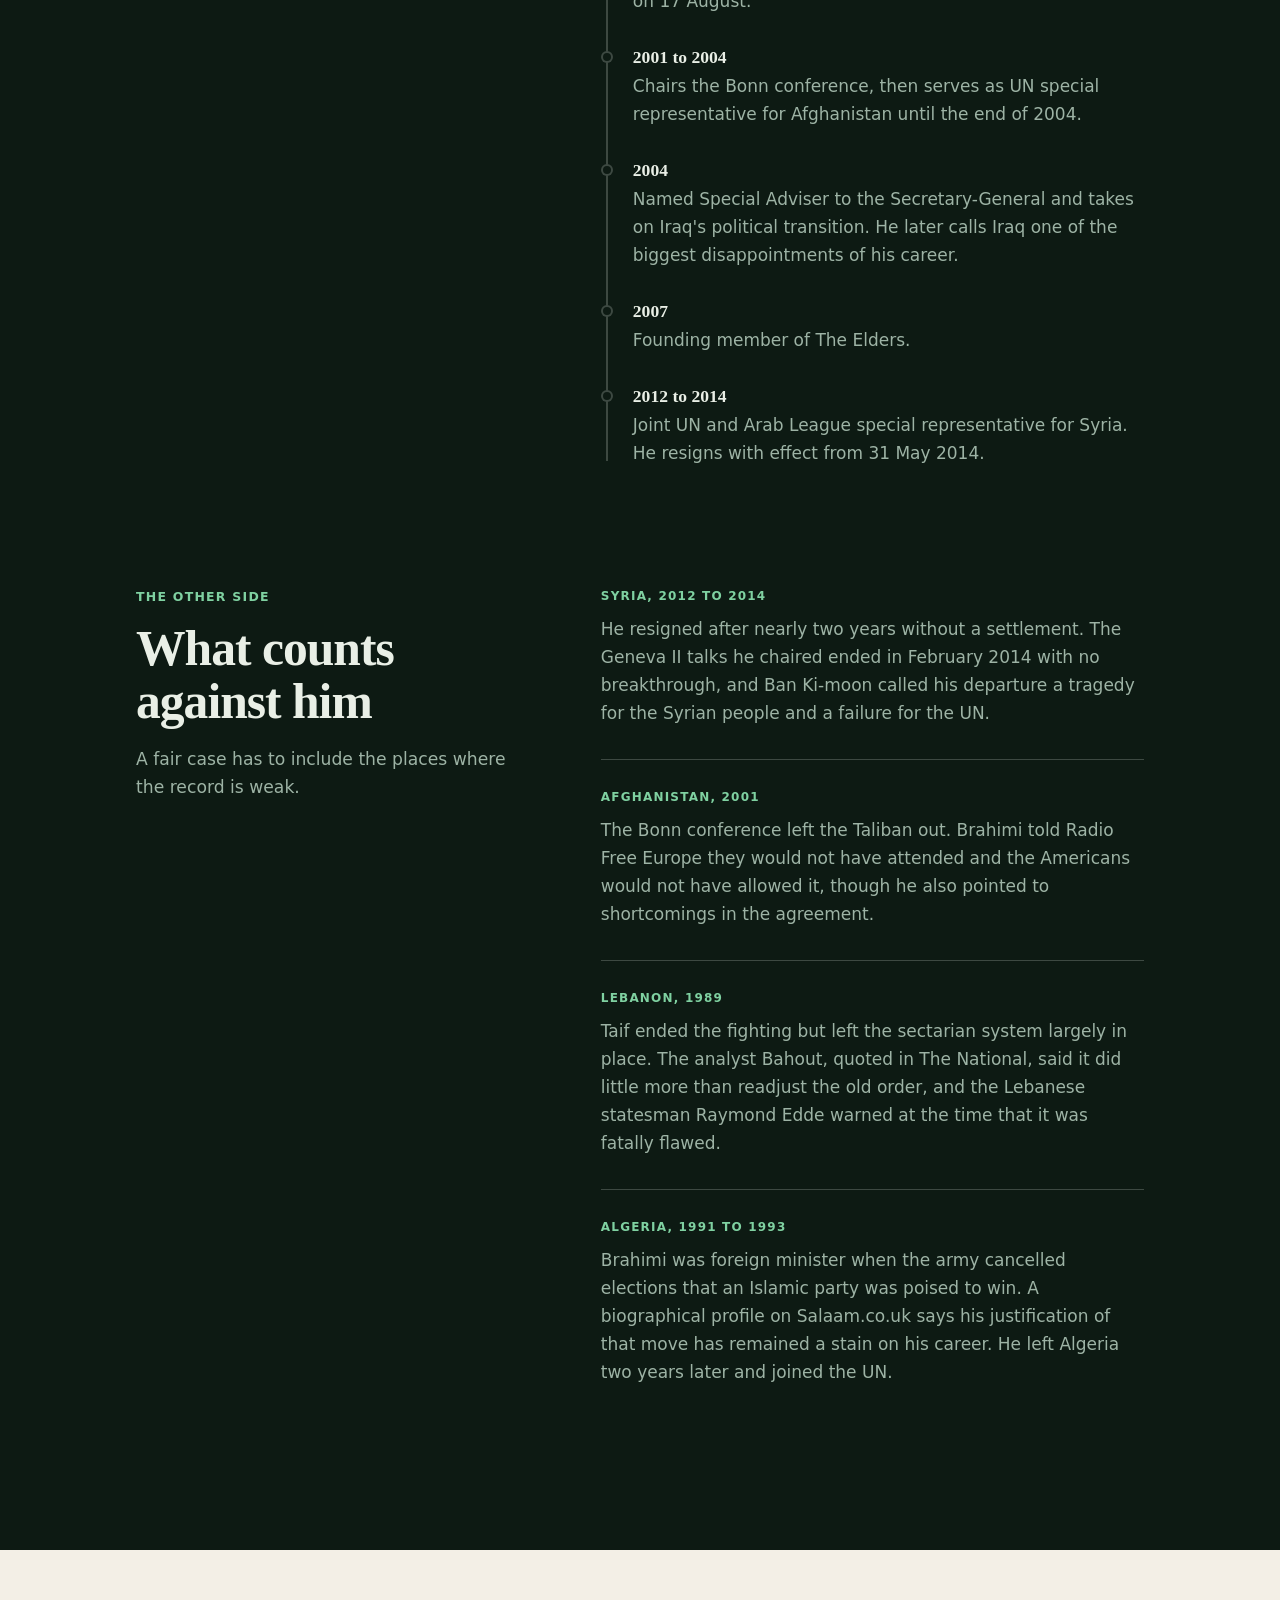
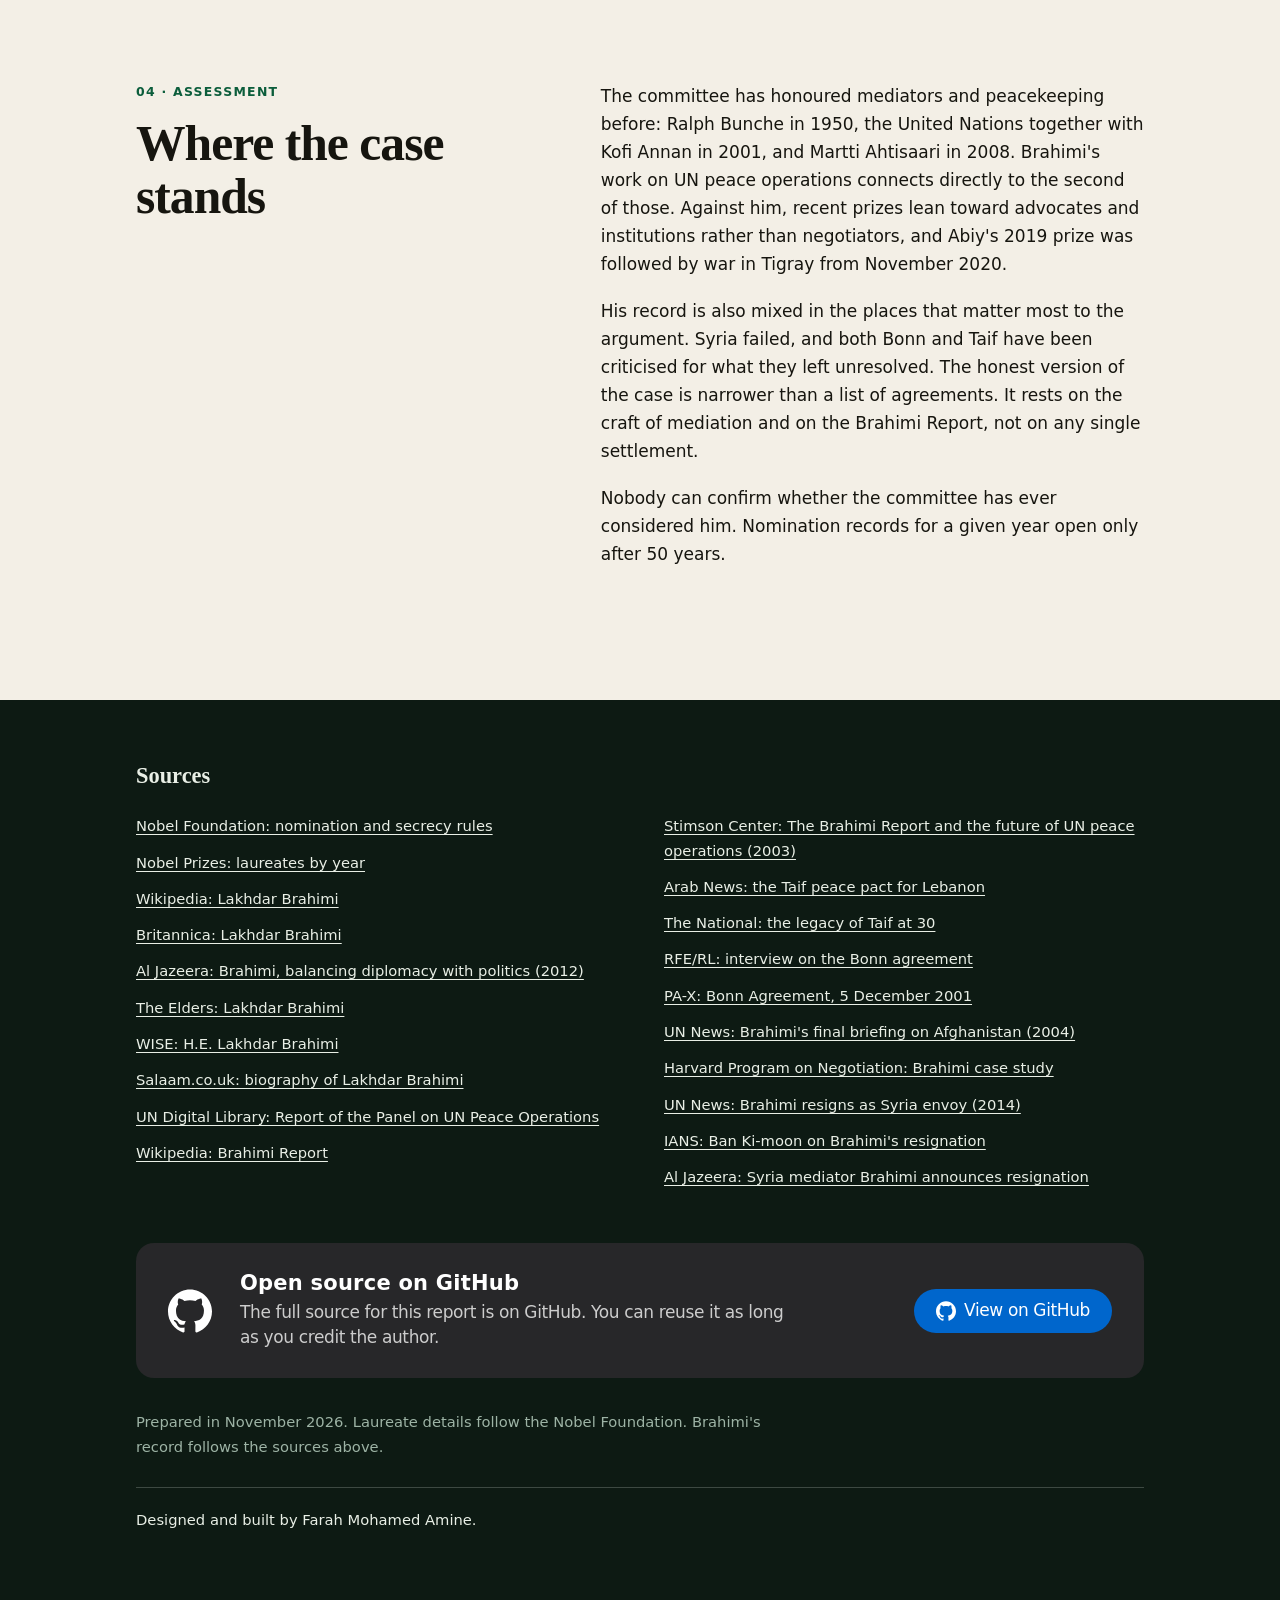
==== commit 05da9a9c: "Add files via upload" ====
--- a/index.html
+++ b/index.html
@@ -331,6 +331,18 @@
                 <li><a href="https://www.business-standard.com/article/news-ians/un-syria-envoy-lakhdar-brahimi-resigns-ban-114051400242_1.html">IANS: Ban Ki-moon on Brahimi's resignation</a></li>
                 <li><a href="https://www.aljazeera.com/news/2014/5/14/syria-mediator-brahimi-announces-resignation">Al Jazeera: Syria mediator Brahimi announces resignation</a></li>
             </ul>
+            <aside class="repo" aria-labelledby="repo-title">
+                <svg class="sprite" width="0" height="0" aria-hidden="true" focusable="false"><symbol id="gh" viewBox="0 0 24 24"><path d="M12 .297c-6.63 0-12 5.373-12 12 0 5.303 3.438 9.8 8.205 11.385.6.113.82-.258.82-.577 0-.285-.01-1.04-.015-2.04-3.338.724-4.042-1.61-4.042-1.61C4.422 18.07 3.633 17.7 3.633 17.7c-1.087-.744.084-.729.084-.729 1.205.084 1.838 1.236 1.838 1.236 1.07 1.835 2.809 1.305 3.495.998.108-.776.417-1.305.76-1.605-2.665-.3-5.466-1.332-5.466-5.93 0-1.31.465-2.38 1.235-3.22-.135-.303-.54-1.523.105-3.176 0 0 1.005-.322 3.3 1.23.96-.267 1.98-.399 3-.405 1.02.006 2.04.138 3 .405 2.28-1.552 3.285-1.23 3.285-1.23.645 1.653.24 2.873.12 3.176.765.84 1.23 1.91 1.23 3.22 0 4.61-2.805 5.625-5.475 5.92.42.36.81 1.096.81 2.22 0 1.606-.015 2.896-.015 3.286 0 .315.21.69.825.57C20.565 22.092 24 17.592 24 12.297c0-6.627-5.373-12-12-12"/></symbol></svg>
+                <svg class="repo-mark" aria-hidden="true" focusable="false"><use href="#gh"/></svg>
+                <div class="repo-copy">
+                    <h3 id="repo-title">Open source on GitHub</h3>
+                    <p>The full source for this report is on GitHub. You can reuse it as long as you credit the author.</p>
+                </div>
+                <a class="pill" href="https://github.com/bxlt3-m/peace-by-mediation" target="_blank" rel="noopener noreferrer">
+                    <svg aria-hidden="true" focusable="false"><use href="#gh"/></svg>
+                    <span>View on GitHub</span>
+                </a>
+            </aside>
             <p class="fine">Prepared in November 2026. Laureate details follow the Nobel Foundation. Brahimi's record follows the sources above.</p>
             <p class="credit">Designed and built by Farah Mohamed Amine.</p>
         </div>
--- a/css/tokens.css
+++ b/css/tokens.css
@@ -13,6 +13,13 @@
     --mint: #e9efe6;
     --sage: #9db3a5;
     --leaf: #7fd1a1;
+
+    /* Action blue and graphite, used by the footer GitHub card */
+    --action: #0066cc;
+    --action-hover: #0071e3;
+    --action-on-dark: #2997ff;
+    --graphite: #272729;
+    --silver: #cccccc;
 
     --serif: "Iowan Old Style", "Palatino Linotype", Palatino, "Book Antiqua", Georgia, serif;
     --sans: system-ui, -apple-system, "Segoe UI", Roboto, "Helvetica Neue", Arial, sans-serif;
--- a/css/layout.css
+++ b/css/layout.css
@@ -114,6 +114,67 @@
 .foot .fine { margin-top: 32px; color: var(--sage); max-width: 40rem; }
 .foot :focus-visible { outline-color: var(--leaf); }
 
+/* ---- GitHub card: graphite tile with a blue pill button ---- */
+.sprite { position: absolute; }
+
+.repo {
+    display: flex;
+    align-items: center;
+    flex-wrap: wrap;
+    gap: 20px 28px;
+    margin-top: 48px;
+    padding: 28px 32px;
+    background: var(--graphite);
+    border-radius: 18px;
+}
+.repo-mark { width: 44px; height: 44px; flex: none; fill: #fff; }
+.repo-copy { flex: 1 1 260px; }
+.repo h3 {
+    font-family: var(--sans);
+    font-size: 1.3125rem;
+    font-weight: 600;
+    line-height: 1.19;
+    letter-spacing: 0.011em;
+    color: #fff;
+}
+.repo p {
+    margin-top: 4px;
+    max-width: 34rem;
+    font-size: 1.0625rem;
+    line-height: 1.47;
+    letter-spacing: -0.022em;
+    color: var(--silver);
+}
+
+.foot .pill {
+    display: inline-flex;
+    align-items: center;
+    justify-content: center;
+    gap: 8px;
+    min-height: 44px;
+    padding: 11px 22px;
+    border-radius: 9999px;
+    background: var(--action);
+    color: #fff;
+    font-size: 1.0625rem;
+    line-height: 1.24;
+    letter-spacing: -0.022em;
+    white-space: nowrap;
+    text-decoration: none;
+    transition: transform 0.15s var(--ease-out), background-color 0.15s ease;
+}
+.foot .pill svg { width: 20px; height: 20px; flex: none; fill: currentColor; }
+.foot .pill:active { transform: scale(0.95); }
+.foot .pill:focus-visible { outline: 2px solid var(--action-on-dark); outline-offset: 3px; }
+
+@media (hover: hover) and (pointer: fine) {
+    .foot .pill:hover { background: var(--action-hover); }
+}
+
+@media (prefers-reduced-motion: reduce) {
+    .foot .pill { transition: none; }
+}
+
 .credit {
     margin-top: 28px;
     padding-top: 20px;
@@ -145,6 +206,12 @@
 @media (max-width: 480px) {
     section { padding: 56px 0; }
     .foot { padding: 48px 0 56px; }
+    .repo { padding: 24px; }
+    .foot .pill { width: 100%; }
+}
+
+@media print {
+    .repo { display: none; }
 }
 
 @media (max-height: 480px) and (orientation: landscape) {
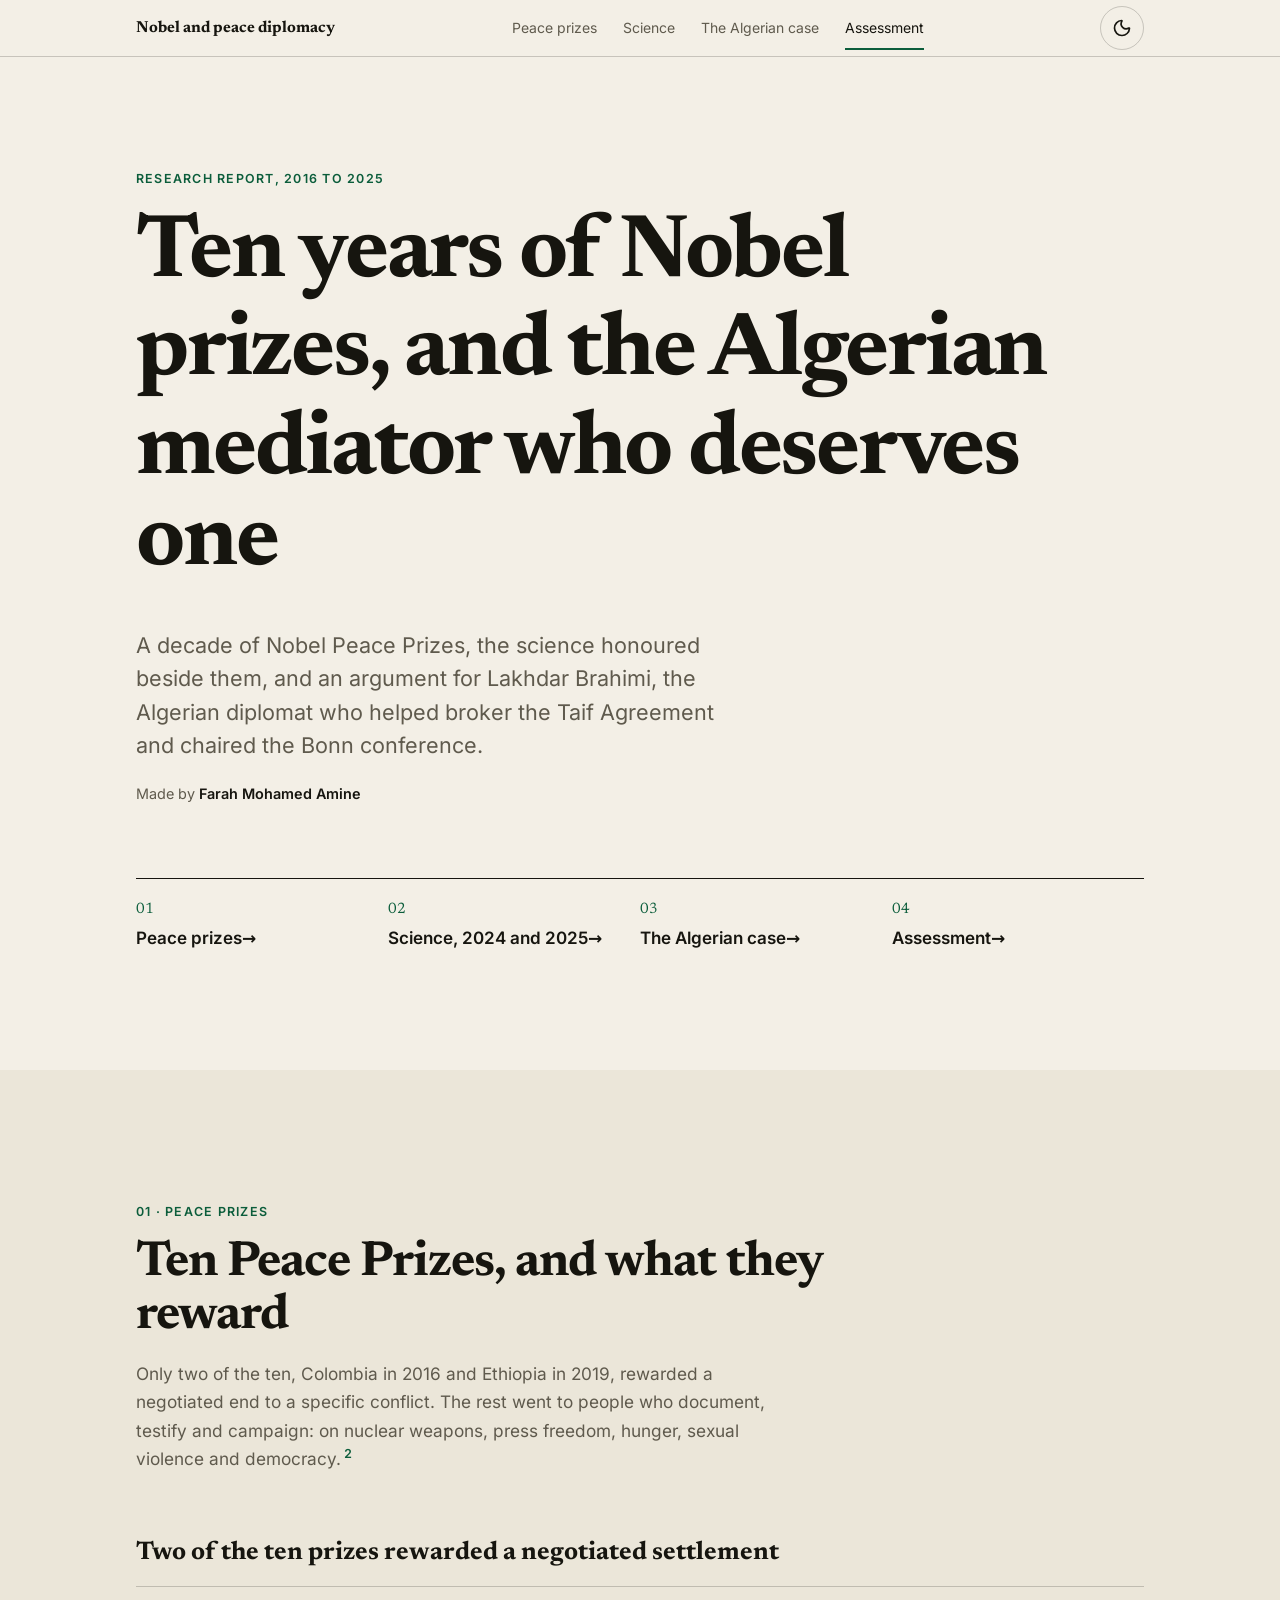
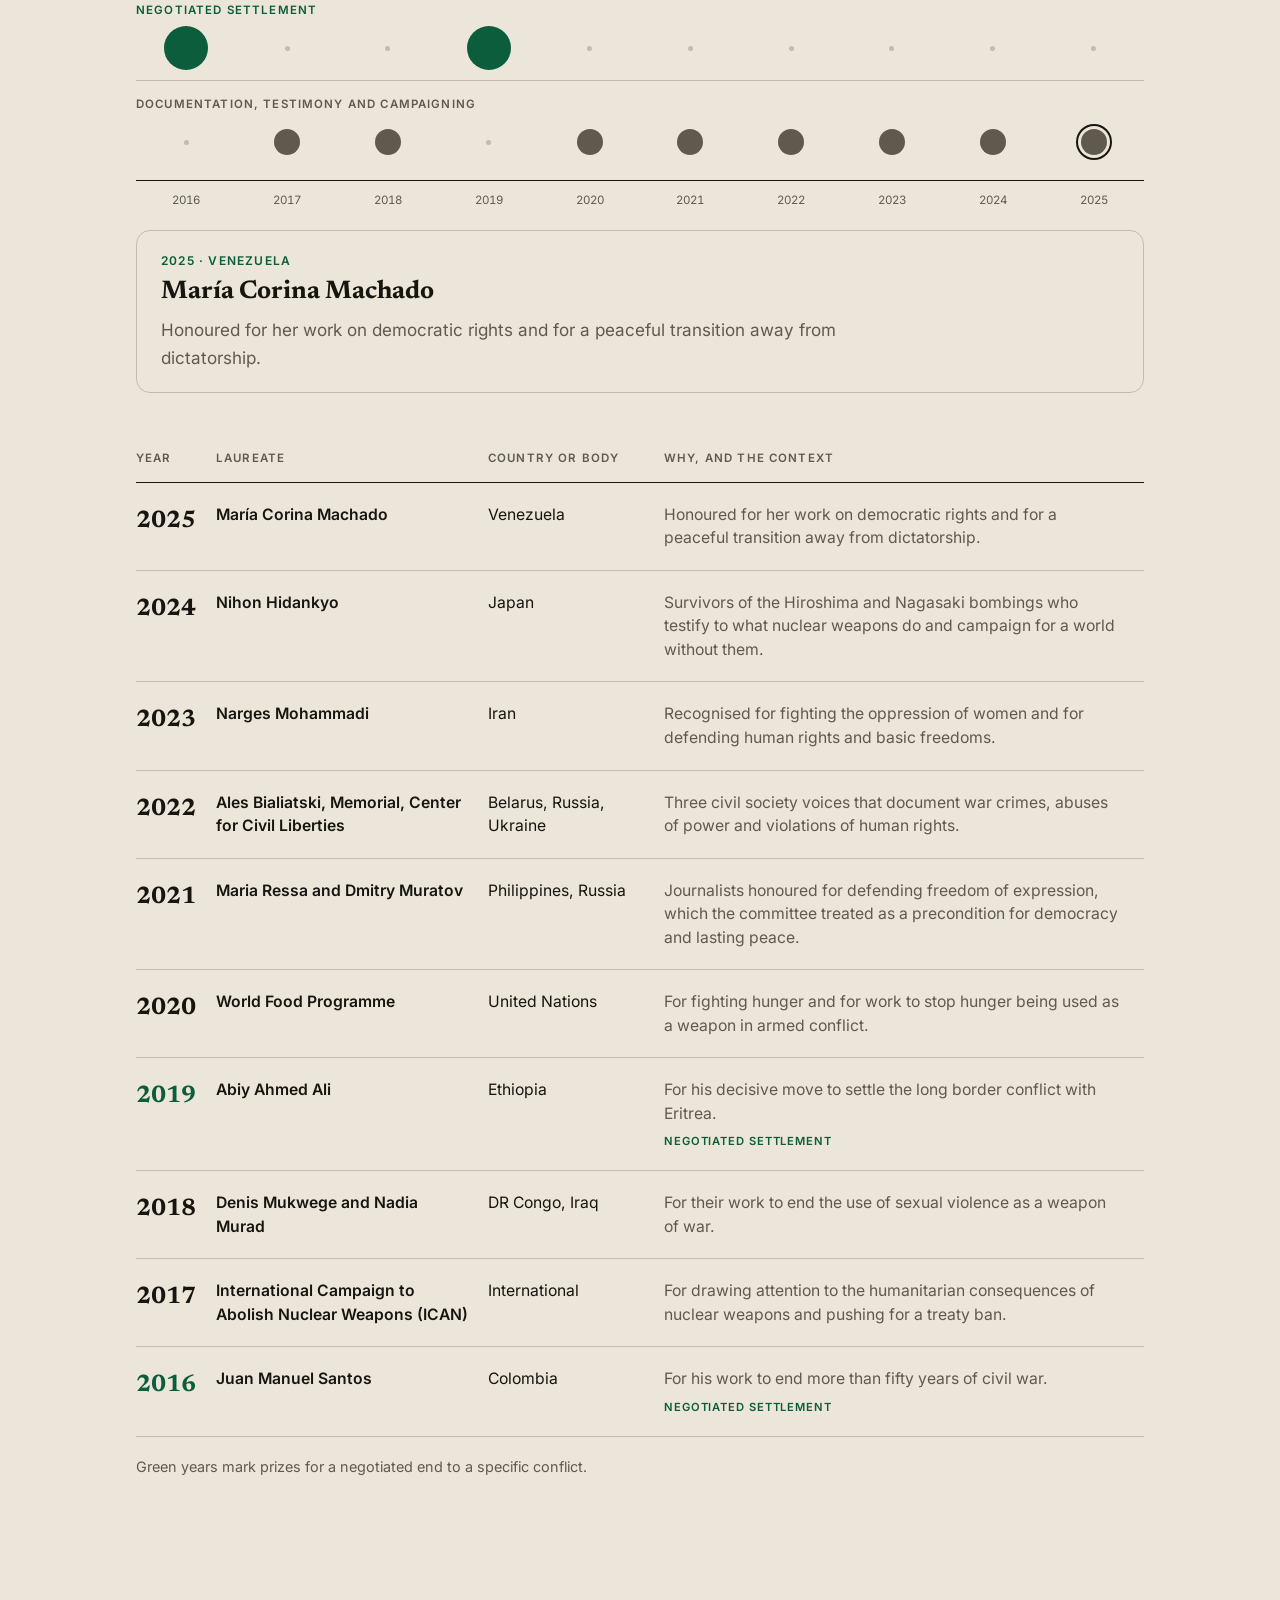
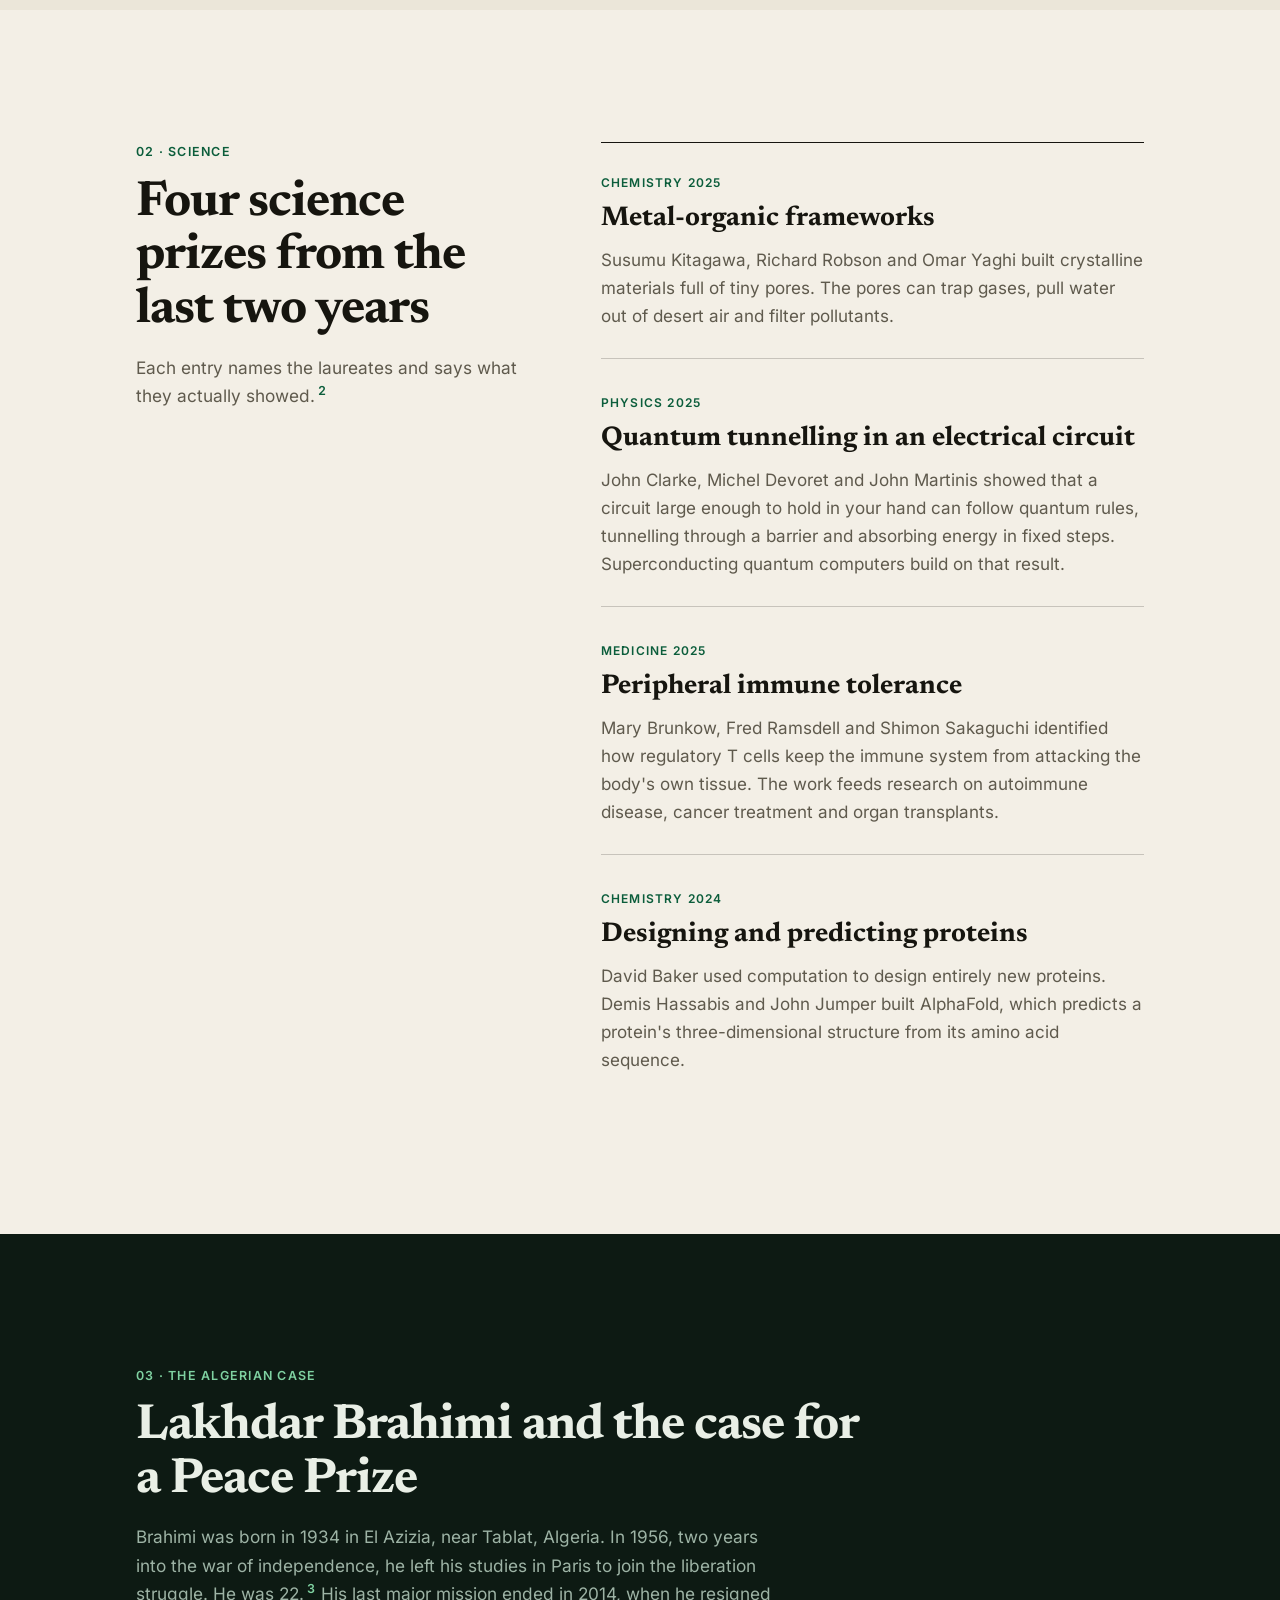
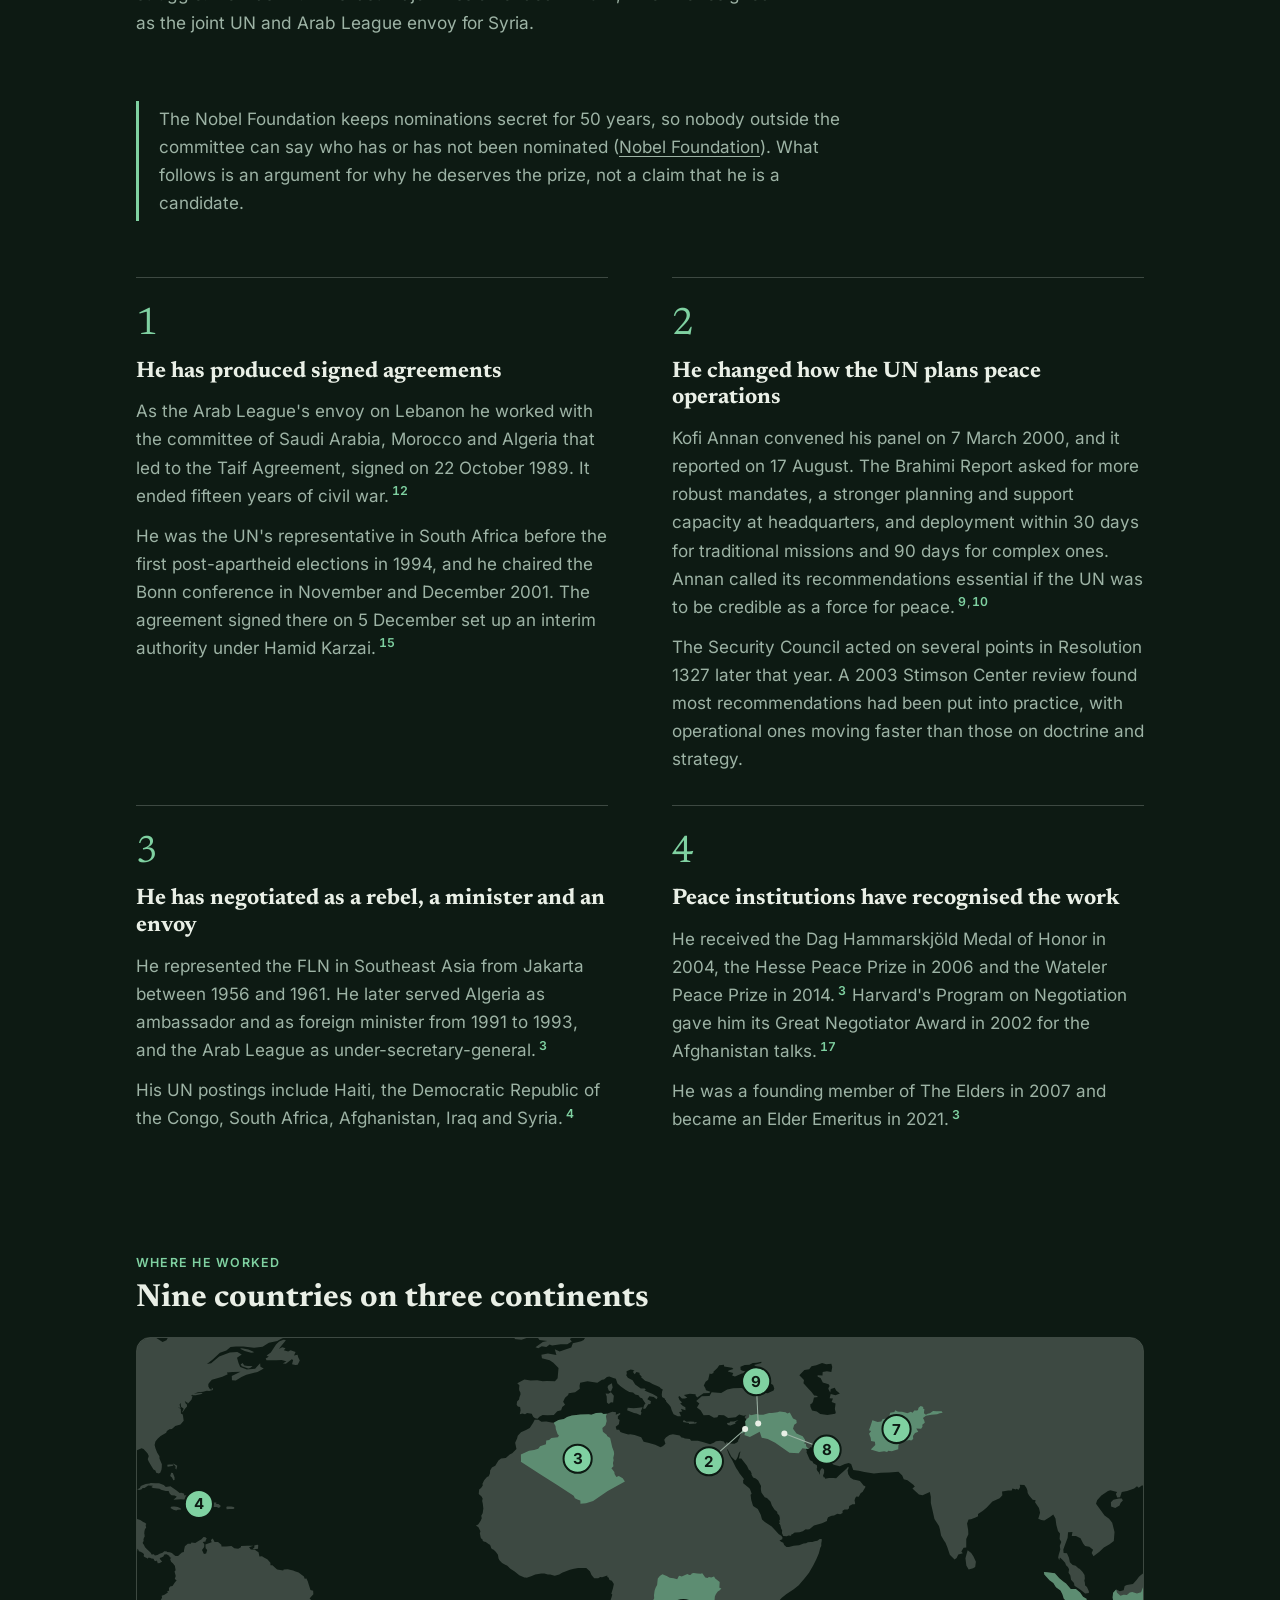
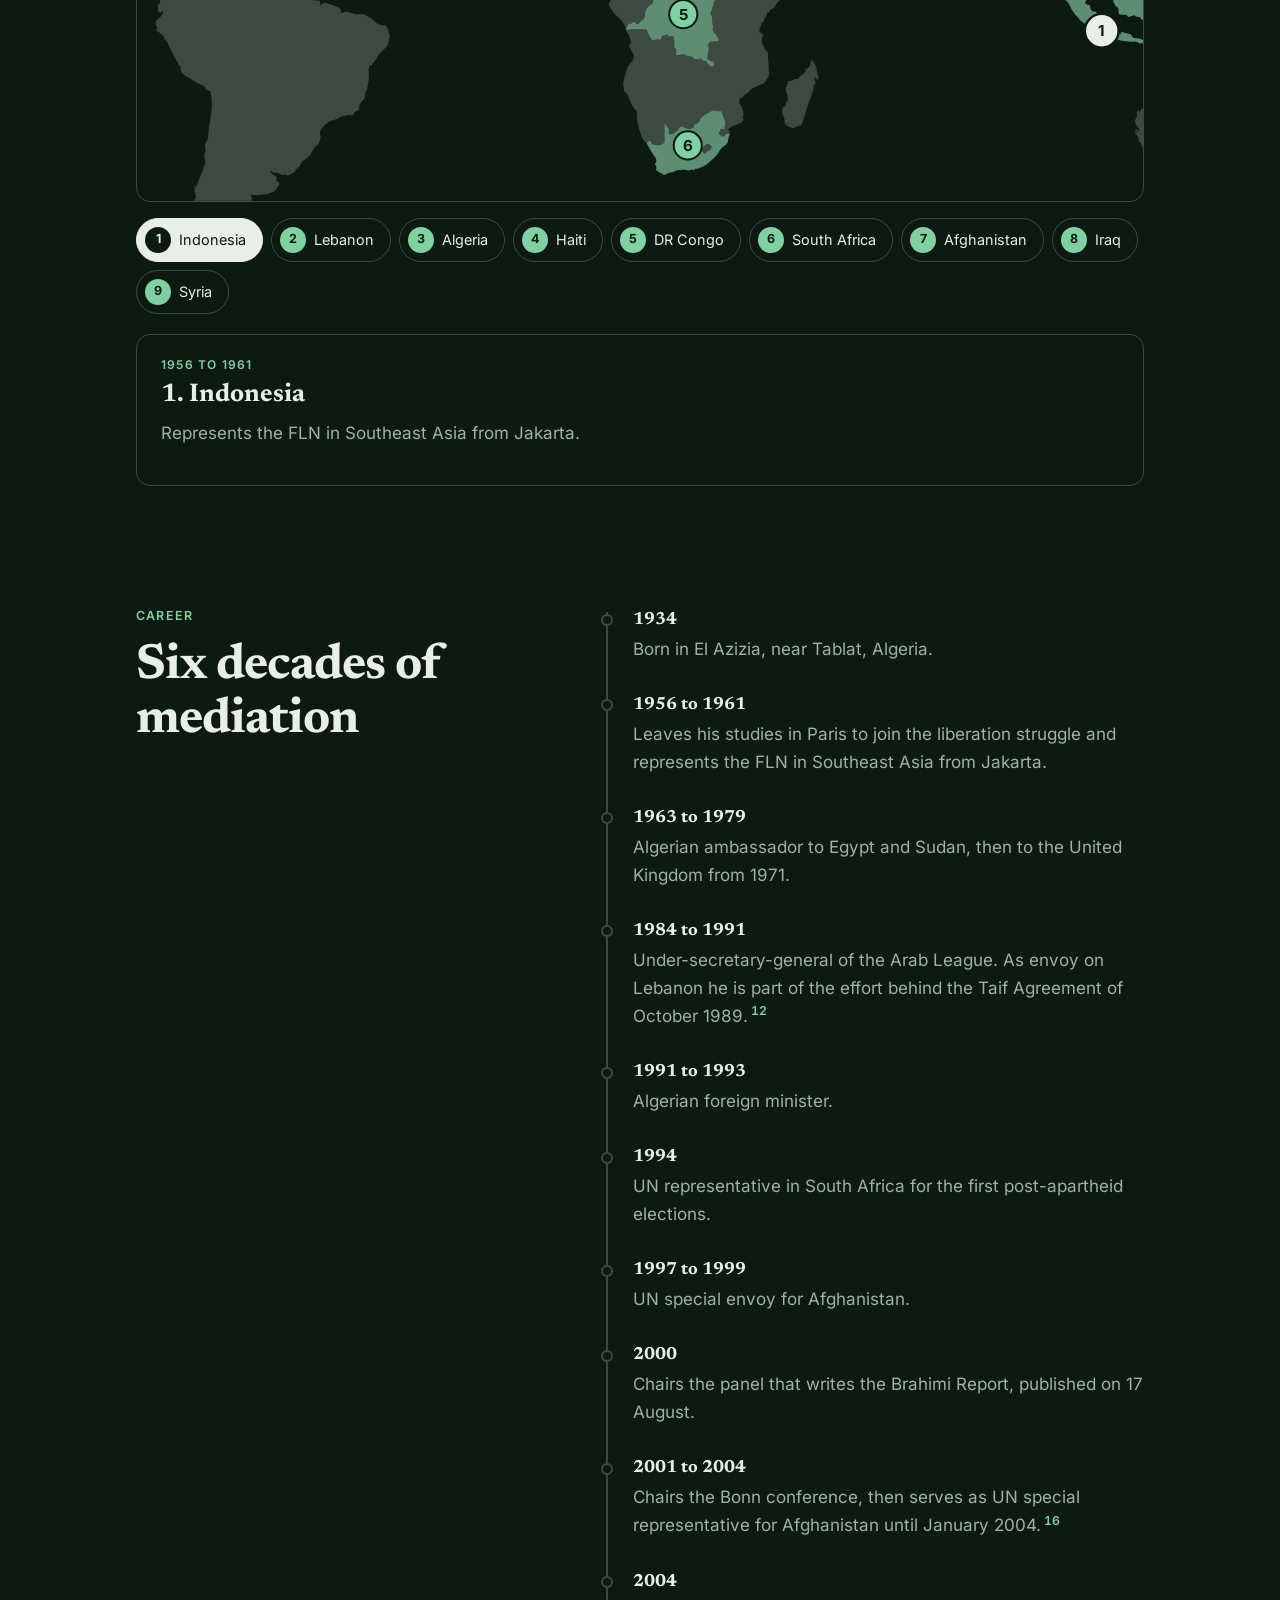
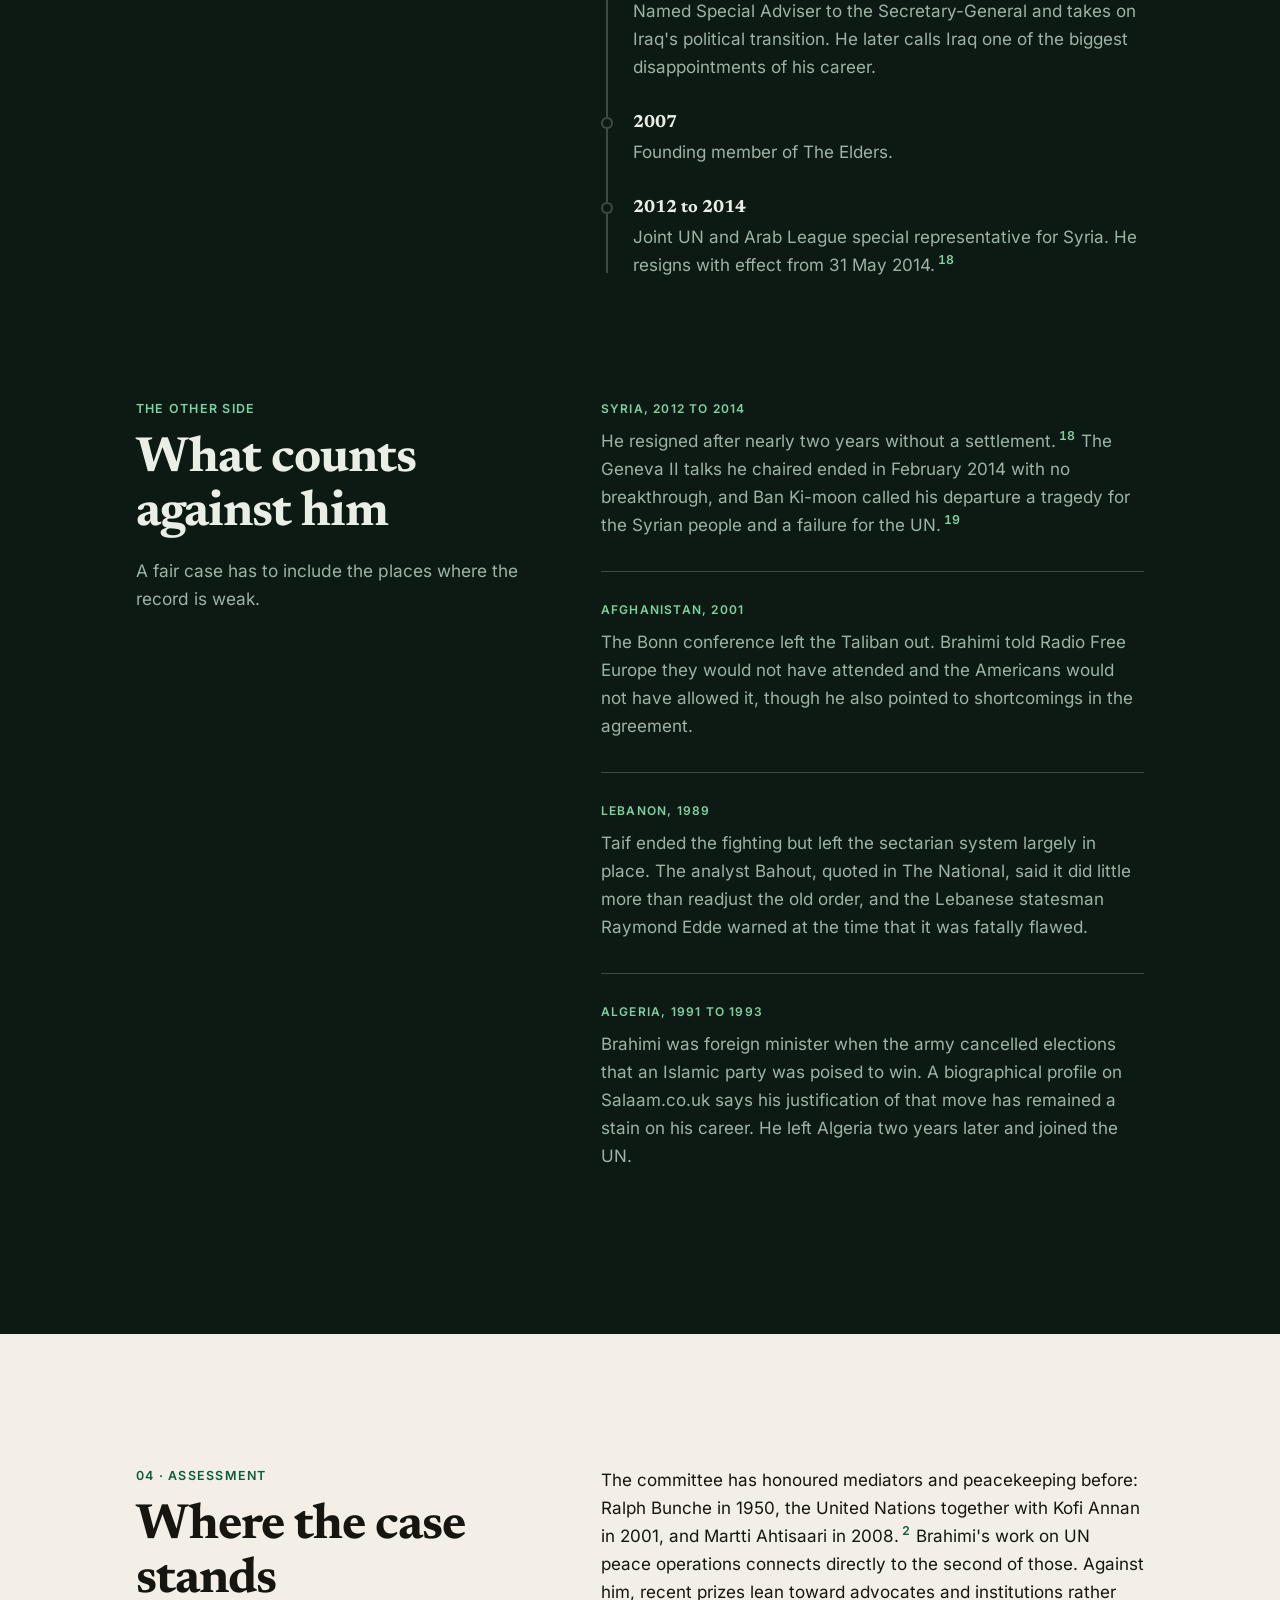
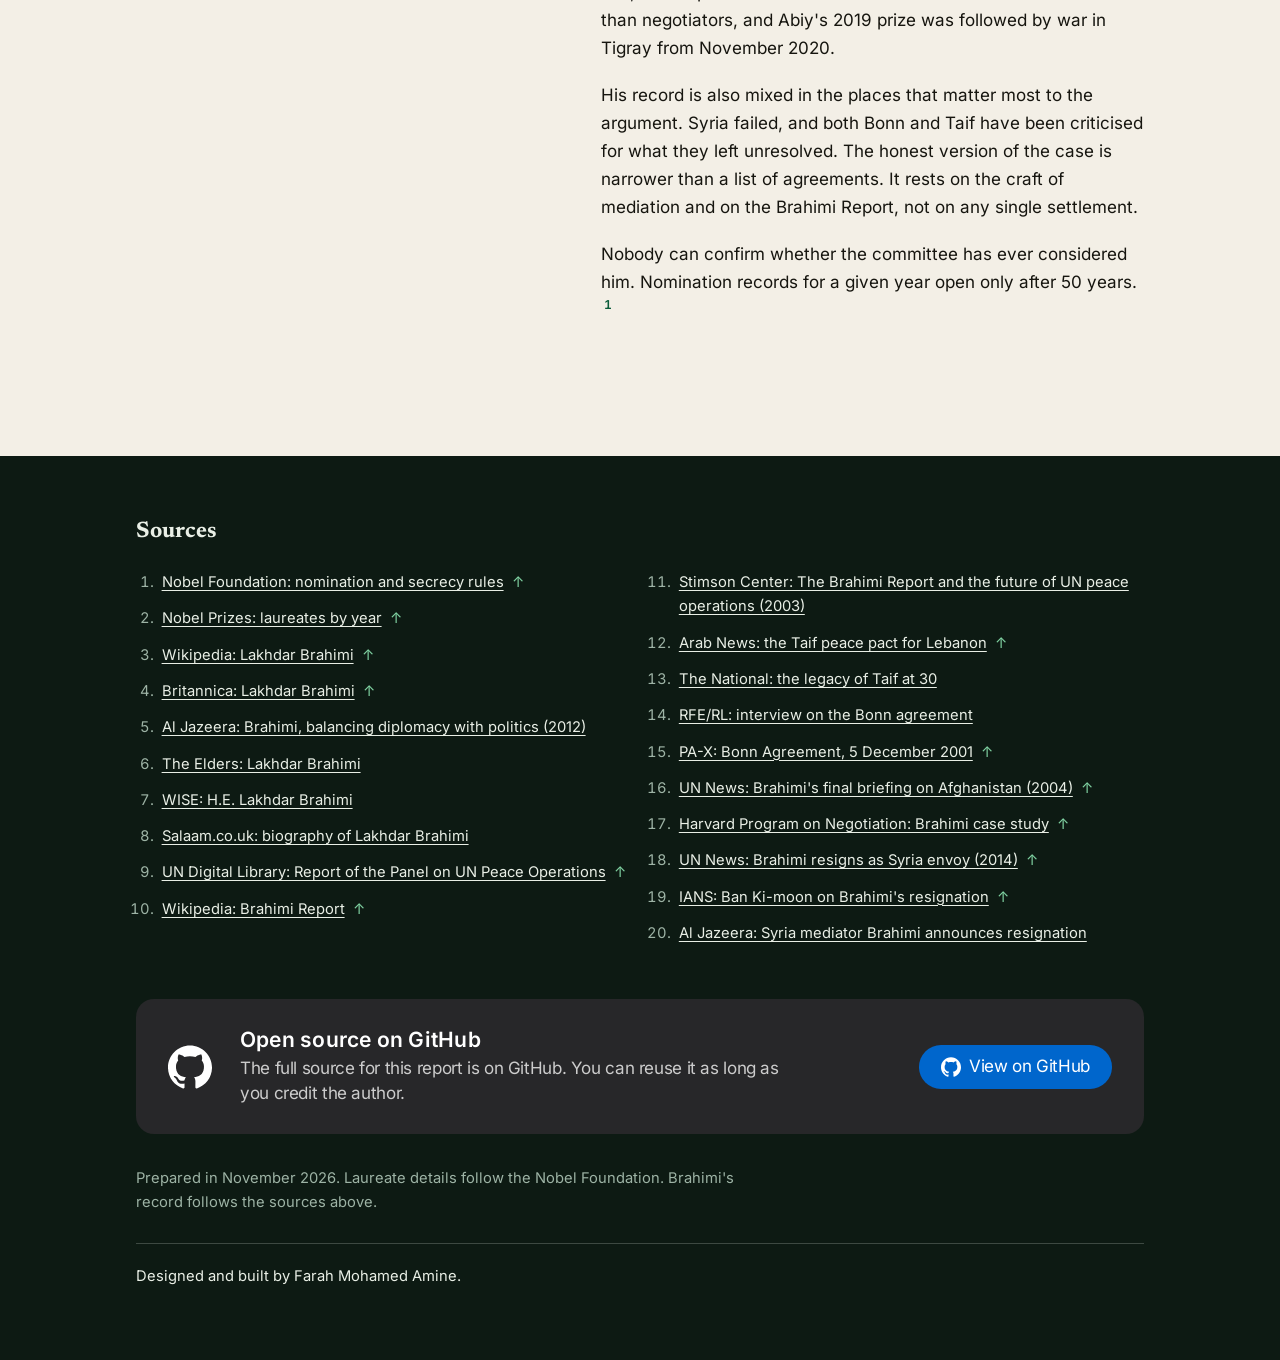
==== commit dba84f57: "Add files via upload" ====
--- a/index.html
+++ b/index.html
@@ -6,15 +6,15 @@
     <meta name="theme-color" content="#f3efe6">
     <meta name="author" content="Farah Mohamed Amine">
     <meta name="description" content="Ten years of Nobel Peace Prizes, the science prizes of 2024 and 2025, and the case for Lakhdar Brahimi, the Algerian mediator.">
-    <link rel="canonical" href="https://YOUR-DOMAIN/">
+    <link rel="canonical" href="https://peace-by-mediation.vercel.app/">
 
     <meta property="og:type" content="article">
     <meta property="og:site_name" content="Nobel prizes and peace diplomacy">
     <meta property="og:locale" content="en_US">
-    <meta property="og:url" content="https://YOUR-DOMAIN/">
+    <meta property="og:url" content="https://peace-by-mediation.vercel.app/">
     <meta property="og:title" content="Nobel prizes 2016 to 2025 and the case for Lakhdar Brahimi">
     <meta property="og:description" content="Ten years of Nobel Peace Prizes, the science prizes of 2024 and 2025, and the case for Lakhdar Brahimi, the Algerian mediator.">
-    <meta property="og:image" content="https://YOUR-DOMAIN/og-image.jpg">
+    <meta property="og:image" content="https://peace-by-mediation.vercel.app/og-image.jpg">
     <meta property="og:image:type" content="image/jpeg">
     <meta property="og:image:width" content="1200">
     <meta property="og:image:height" content="630">
@@ -23,23 +23,89 @@
     <meta name="twitter:card" content="summary_large_image">
     <meta name="twitter:title" content="Nobel prizes 2016 to 2025 and the case for Lakhdar Brahimi">
     <meta name="twitter:description" content="Ten years of Nobel Peace Prizes, the science prizes of 2024 and 2025, and the case for Lakhdar Brahimi, the Algerian mediator.">
-    <meta name="twitter:image" content="https://YOUR-DOMAIN/og-image.jpg">
+    <meta name="twitter:image" content="https://peace-by-mediation.vercel.app/og-image.jpg">
     <meta name="twitter:image:alt" content="Gold Nobel medal on a cream and dark green background beside the title: Ten years of Nobel prizes, and the Algerian mediator who deserves one.">
+    <script type="application/ld+json">
+    {
+        "@context": "https://schema.org",
+        "@graph": [
+            {
+                "@type": "WebSite",
+                "@id": "https://peace-by-mediation.vercel.app/#website",
+                "url": "https://peace-by-mediation.vercel.app/",
+                "name": "Nobel prizes and peace diplomacy",
+                "inLanguage": "en"
+            },
+            {
+                "@type": "Article",
+                "@id": "https://peace-by-mediation.vercel.app/#article",
+                "isPartOf": {
+                    "@id": "https://peace-by-mediation.vercel.app/#website"
+                },
+                "mainEntityOfPage": "https://peace-by-mediation.vercel.app/",
+                "headline": "Nobel prizes 2016 to 2025 and the case for Lakhdar Brahimi",
+                "description": "Ten years of Nobel Peace Prizes, the science prizes of 2024 and 2025, and the case for Lakhdar Brahimi, the Algerian mediator.",
+                "image": "https://peace-by-mediation.vercel.app/og-image.jpg",
+                "datePublished": "2026-11-13",
+                "dateModified": "2026-11-13",
+                "inLanguage": "en",
+                "author": {
+                    "@type": "Person",
+                    "name": "Farah Mohamed Amine",
+                    "url": "https://github.com/bxlt3-m"
+                },
+                "about": [
+                    {
+                        "@type": "Person",
+                        "name": "Lakhdar Brahimi",
+                        "nationality": "Algerian"
+                    },
+                    {
+                        "@type": "Thing",
+                        "name": "Nobel Peace Prize"
+                    }
+                ]
+            }
+        ]
+    }
+    </script>
+
     <title>Nobel prizes 2016 to 2025 and the case for Lakhdar Brahimi</title>
 
     <link rel="icon" type="image/webp" href="/icon.webp">
-
-    <!-- Reveal styles only apply once this runs, so a script failure never leaves a blank page -->
-    <script>document.documentElement.classList.add('js');</script>
-
+    <link rel="icon" type="image/png" sizes="192x192" href="/icon-192.png">
+    <link rel="apple-touch-icon" href="/apple-touch-icon.png">
+    <link rel="manifest" href="/site.webmanifest">
+
+    <!-- Runs before first paint: reveal styles only apply when scripting works, and the saved theme loads without a flash -->
+    <script>
+        (function () {
+            var r = document.documentElement, t;
+            r.classList.add('js');
+            try { t = localStorage.getItem('report-theme'); } catch (e) {}
+            if (!t) t = matchMedia('(prefers-color-scheme: dark)').matches ? 'dark' : 'light';
+            r.dataset.theme = t;
+        })();
+    </script>
+
+    <link rel="preload" href="/fonts/newsreader-latin-wght-normal.woff2" as="font" type="font/woff2" crossorigin>
+    <link rel="preload" href="/fonts/inter-latin-wght-normal.woff2" as="font" type="font/woff2" crossorigin>
+
+    <link rel="stylesheet" href="/css/fonts.css">
     <link rel="stylesheet" href="/css/tokens.css">
     <link rel="stylesheet" href="/css/base.css">
     <link rel="stylesheet" href="/css/layout.css">
     <link rel="stylesheet" href="/css/sections.css">
+    <link rel="stylesheet" href="/css/figures.css">
 
     <link rel="modulepreload" href="/js/reveal.js">
     <link rel="modulepreload" href="/js/scroll.js">
     <link rel="modulepreload" href="/js/nav.js">
+    <link rel="modulepreload" href="/js/theme.js">
+    <link rel="modulepreload" href="/js/chart.js">
+    <link rel="modulepreload" href="/js/map.js">
+    <link rel="modulepreload" href="/js/footnotes.js">
+    <link rel="modulepreload" href="/js/readout.js">
     <script type="module" src="/js/main.js"></script>
 </head>
 <body>
@@ -56,6 +122,10 @@
                     <li><a href="#synthesis">Assessment</a></li>
                 </ul>
             </nav>
+            <button class="theme-btn" id="theme" type="button" aria-pressed="false" aria-label="Dark mode">
+                <svg class="i-moon" viewBox="0 0 24 24" fill="none" stroke="currentColor" stroke-width="2" stroke-linecap="round" stroke-linejoin="round" aria-hidden="true" focusable="false"><path d="M20.985 12.486a9 9 0 1 1-9.473-9.472c.405-.022.617.46.402.803a6 6 0 0 0 8.268 8.268c.344-.215.825-.004.803.401" /></svg>
+                <svg class="i-sun" viewBox="0 0 24 24" fill="none" stroke="currentColor" stroke-width="2" stroke-linecap="round" stroke-linejoin="round" aria-hidden="true" focusable="false"><circle cx="12" cy="12" r="4" /> <path d="M12 2v2" /> <path d="M12 20v2" /> <path d="m4.93 4.93 1.41 1.41" /> <path d="m17.66 17.66 1.41 1.41" /> <path d="M2 12h2" /> <path d="M20 12h2" /> <path d="m6.34 17.66-1.41 1.41" /> <path d="m19.07 4.93-1.41 1.41" /></svg>
+            </button>
         </div>
         <div class="progress" aria-hidden="true"><span id="progress"></span></div>
     </header>
@@ -88,10 +158,16 @@
                 <div class="shead">
                     <span class="label rv">01 &middot; Peace prizes</span>
                     <h2 class="rv">Ten Peace Prizes, and what they reward</h2>
-                    <p class="rv">Only two of the ten, Colombia in 2016 and Ethiopia in 2019, rewarded a negotiated end to a specific conflict. The rest went to people who document, testify and campaign: on nuclear weapons, press freedom, hunger, sexual violence and democracy.</p>
-                </div>
-
-                <table class="tbl">
+                    <p class="rv">Only two of the ten, Colombia in 2016 and Ethiopia in 2019, rewarded a negotiated end to a specific conflict. The rest went to people who document, testify and campaign: on nuclear weapons, press freedom, hunger, sexual violence and democracy.<sup class="fn"><a href="#src-2">2</a></sup></p>
+                </div>
+
+                <figure class="chart rv" id="prize-chart" hidden>
+        <figcaption>Two of the ten prizes rewarded a negotiated settlement</figcaption>
+        <div class="lanes"></div>
+        <div class="readout" aria-live="polite"></div>
+    </figure>
+
+    <table class="tbl">
                     <thead>
                         <tr>
                             <th scope="col">Year</th>
@@ -173,7 +249,7 @@
                 <div class="shead">
                     <span class="label rv">02 &middot; Science</span>
                     <h2 class="rv">Four science prizes from the last two years</h2>
-                    <p class="rv">Each entry names the laureates and says what they actually showed.</p>
+                    <p class="rv">Each entry names the laureates and says what they actually showed.<sup class="fn"><a href="#src-2">2</a></sup></p>
                 </div>
 
                 <div>
@@ -207,7 +283,7 @@
                 <div class="shead">
                     <span class="label rv">03 &middot; The Algerian case</span>
                     <h2 class="rv">Lakhdar Brahimi and the case for a Peace Prize</h2>
-                    <p class="rv">Brahimi was born in 1934 in El Azizia, near Tablat, Algeria. In 1956, two years into the war of independence, he left his studies in Paris to join the liberation struggle. He was 22. His last major mission ended in 2014, when he resigned as the joint UN and Arab League envoy for Syria.</p>
+                    <p class="rv">Brahimi was born in 1934 in El Azizia, near Tablat, Algeria. In 1956, two years into the war of independence, he left his studies in Paris to join the liberation struggle. He was 22.<sup class="fn"><a href="#src-3">3</a></sup> His last major mission ended in 2014, when he resigned as the joint UN and Arab League envoy for Syria.</p>
                 </div>
 
                 <p class="note rv">The Nobel Foundation keeps nominations secret for 50 years, so nobody outside the committee can say who has or has not been nominated (<a href="https://www.nobelprize.org/nomination/peace/">Nobel Foundation</a>). What follows is an argument for why he deserves the prize, not a claim that he is a candidate.</p>
@@ -216,30 +292,52 @@
                     <article class="arg rv">
                         <span class="num">1</span>
                         <h3>He has produced signed agreements</h3>
-                        <p>As the Arab League's envoy on Lebanon he worked with the committee of Saudi Arabia, Morocco and Algeria that led to the Taif Agreement, signed on 22 October 1989. It ended fifteen years of civil war.</p>
-                        <p>He was the UN's representative in South Africa before the first post-apartheid elections in 1994, and he chaired the Bonn conference in November and December 2001. The agreement signed there on 5 December set up an interim authority under Hamid Karzai.</p>
+                        <p>As the Arab League's envoy on Lebanon he worked with the committee of Saudi Arabia, Morocco and Algeria that led to the Taif Agreement, signed on 22 October 1989. It ended fifteen years of civil war.<sup class="fn"><a href="#src-12">12</a></sup></p>
+                        <p>He was the UN's representative in South Africa before the first post-apartheid elections in 1994, and he chaired the Bonn conference in November and December 2001. The agreement signed there on 5 December set up an interim authority under Hamid Karzai.<sup class="fn"><a href="#src-15">15</a></sup></p>
                     </article>
                     <article class="arg rv">
                         <span class="num">2</span>
                         <h3>He changed how the UN plans peace operations</h3>
-                        <p>Kofi Annan convened his panel on 7 March 2000, and it reported on 17 August. The Brahimi Report asked for more robust mandates, a stronger planning and support capacity at headquarters, and deployment within 30 days for traditional missions and 90 days for complex ones. Annan called its recommendations essential if the UN was to be credible as a force for peace.</p>
+                        <p>Kofi Annan convened his panel on 7 March 2000, and it reported on 17 August. The Brahimi Report asked for more robust mandates, a stronger planning and support capacity at headquarters, and deployment within 30 days for traditional missions and 90 days for complex ones. Annan called its recommendations essential if the UN was to be credible as a force for peace.<sup class="fn"><a href="#src-9">9</a><span class="fn-sep" aria-hidden="true">,</span><a href="#src-10">10</a></sup></p>
                         <p>The Security Council acted on several points in Resolution 1327 later that year. A 2003 Stimson Center review found most recommendations had been put into practice, with operational ones moving faster than those on doctrine and strategy.</p>
                     </article>
                     <article class="arg rv">
                         <span class="num">3</span>
                         <h3>He has negotiated as a rebel, a minister and an envoy</h3>
-                        <p>He represented the FLN in Southeast Asia from Jakarta between 1956 and 1961. He later served Algeria as ambassador and as foreign minister from 1991 to 1993, and the Arab League as under-secretary-general.</p>
-                        <p>His UN postings include Haiti, the Democratic Republic of the Congo, South Africa, Afghanistan, Iraq and Syria.</p>
+                        <p>He represented the FLN in Southeast Asia from Jakarta between 1956 and 1961. He later served Algeria as ambassador and as foreign minister from 1991 to 1993, and the Arab League as under-secretary-general.<sup class="fn"><a href="#src-3">3</a></sup></p>
+                        <p>His UN postings include Haiti, the Democratic Republic of the Congo, South Africa, Afghanistan, Iraq and Syria.<sup class="fn"><a href="#src-4">4</a></sup></p>
                     </article>
                     <article class="arg rv">
                         <span class="num">4</span>
                         <h3>Peace institutions have recognised the work</h3>
-                        <p>He received the Dag Hammarskj&ouml;ld Medal of Honor in 2004, the Hesse Peace Prize in 2006 and the Wateler Peace Prize in 2014. Harvard's Program on Negotiation gave him its Great Negotiator Award in 2002 for the Afghanistan talks.</p>
-                        <p>He was a founding member of The Elders in 2007 and became an Elder Emeritus in 2021.</p>
-                    </article>
-                </div>
-
-                <!-- Timeline -->
+                        <p>He received the Dag Hammarskj&ouml;ld Medal of Honor in 2004, the Hesse Peace Prize in 2006 and the Wateler Peace Prize in 2014.<sup class="fn"><a href="#src-3">3</a></sup> Harvard's Program on Negotiation gave him its Great Negotiator Award in 2002 for the Afghanistan talks.<sup class="fn"><a href="#src-17">17</a></sup></p>
+                        <p>He was a founding member of The Elders in 2007 and became an Elder Emeritus in 2021.<sup class="fn"><a href="#src-3">3</a></sup></p>
+                    </article>
+                </div>
+
+                <figure class="map rv" id="mission-map">
+        <figcaption><span class="label">Where he worked</span><span class="cap">Nine countries on three continents</span></figcaption>
+        <div class="map-frame">
+        <svg viewBox="0 0 1000 460" role="img" aria-labelledby="map-title" focusable="false">
+          <title id="map-title">Map of the nine countries where Lakhdar Brahimi worked</title>
+          <path class="land" d="M675.3,327.8L676.1,333.8L677.4,336.1L676.9,338.5L676,340L674.3,337.1L673.4,338.5L674.3,342.3L673.9,344.4L672.5,345.5L672.2,349.8L670.2,355.6L667.7,362.5L664.6,372L662.7,378.9L660.5,384.7L656.4,385.9L652,388L649.2,386.7L645.2,384.9L643.8,382.3L643.5,377.9L641.7,373.9L641.3,370.3L642.2,366.7L644.5,365.8L644.5,364.1L646.9,360.4L647.3,357.2L646.2,354.8L645.2,351.7L644.8,347.1L646.6,344.3L647.2,341.1L649.7,340.9L652.5,339.9L654.4,339L656.6,338.9L659.4,336.1L663.5,333L665,330.5L664.3,328.3L666.5,328.9L669.2,325.4L669.3,322.4L671,320.2L672.7,322.4L674,324.5ZM1000,410.2L1000,410.2L1000,410L1000,410.2ZM1000,407L998.2,404.1L998.1,402.6L995.9,400.6L995.2,396.7L992.4,392.7L991.7,390.6L993.9,392.7L992.2,388.1L994.7,389.6L996.2,391.5L996.1,388.9L993.6,385L993.1,383.4L992,381.9L992.5,379L993.5,377.8L994.2,375.3L993.7,372.4L995.7,368.8L996.1,372.6L998.2,369.2L1000,368.4L1000,407ZM1000,303L997.8,303.8L992.3,301.7L987.8,301.9L982.6,301.5L977.9,300.6L972.1,298.7L968.5,298.2L966.4,298.8L957.3,296.8L956.4,294.6L951.8,294.3L955.3,289.5L961.3,289.8L965.4,291.7L967.4,292.1L968.1,293.9L968.1,293.9L977.7,294.4L978.8,292.3L988.1,294.7L989.9,298L997.4,298.9L1000,300.1L1000,303ZM954.1,289.3L948.5,289.4L944.3,285.2L937.9,281.1L935.8,278.1L932,274L929.5,270.3L925.7,263.3L921.3,259.1L919.9,254.8L918,250.9L913.5,247.7L910.9,243.5L907.1,240.7L901.9,235.1L901.5,232.6L904.7,232.8L912.4,233.8L916.8,238.7L920.7,242L923.5,244.1L928.2,249.5L933.3,249.6L937.5,253L940.4,257.2L944.2,259.5L942.2,263.6L945.1,265.3L946.9,265.4L947.7,268.9L949.4,271.7L953.1,272.1L955.5,275.3L954.3,281.5ZM1000,280.3L999.3,280.5L997.3,277.5L993.8,277.2L991.3,275.6L985.3,277.4L983.5,275L980.2,275.2L976.1,274.7L975.3,268L972.9,266.6L970.5,262.3L969.8,257.9L970.3,253.3L973.3,250L977,251.7L980.8,250.7L981.8,246.5L984,245.6L990,244.5L993.6,240.5L996,237.4L998,235.5L1000,234.2L1000,280.3ZM831.1,229L826.7,230.2L824.4,226.2L823.5,219L825.7,210.9L829.2,213.7L831.5,217.2L833.9,222.4L833.2,227.6ZM120.3,209.4L116.1,210L115.2,209.6L116.7,208.2L116.6,206.2L119.5,205.5L120.5,205.7ZM97,168.9L95.8,170.1L92,170.1L89.1,170.3L88.8,168.1L89.5,167.4L93.6,167.4L96.1,167.9ZM40.5,170.7L39,171.5L36.2,170.7L33.3,168.9L33.9,167.7L36,167.4L37.2,167.5L40.5,168L43.2,169.2L44,170.6ZM62.1,160.6L66.4,161.4L67.1,160.6L71,160.6L73.9,161.9L75.2,161.8L76.1,163.5L78.9,163.4L78.7,164.9L81,165.1L83.4,166.9L81.5,169L79.2,167.9L76.9,168.1L75.2,167.9L74.3,168.8L72.4,169.1L71.6,167.9L70,168.6L68,172L66.7,171.2L66.5,169.8L63.1,168.9L60.8,169.3L57.7,168.9L55.4,169.8L52.7,168.3L53.1,166.7L57.8,167.4L61.5,167.8L63.3,166.7L61,164.5L61.1,162.6L57.9,161.8L59,160.4ZM976.7,166.6L972.4,169L968.3,167.5L968.1,163.2L970.6,160.9L976.1,159.5L978.9,159.6L980,161.5L977.8,163.7ZM26.6,146.2L28.6,148L33.3,147.4L35,148.6L39.3,151.7L42.4,154L44,153.9L47,154.9L46.6,156.3L50.3,156.5L54.1,158.6L53.5,159.7L50.2,160.4L46.8,160.6L43.4,160.2L36.2,160.7L39.6,157.9L37.5,156.6L34.3,156.3L32.6,154.9L31.4,152L28.6,152.2L23.9,150.9L22.4,149.8L15.9,149L14.2,148.1L16,146.8L11.1,146.6L7.5,149.2L5.5,149.2L4.7,150.4L2.3,151L0.1,150.5L2.8,149L3.8,147.2L6.1,146.1L8.7,145.1L12.4,144.6L13.7,144.1L18,144.4L21.9,144.5ZM37.3,141.2L36.1,141.5L34.8,138.6L33,137.1L34,134L35.6,134.1L37.3,138.3ZM35.9,127.1L30.4,127.9L30.1,126L32.4,125.7L35.8,125.8ZM40,127L39.1,130.6L38.2,130L38.3,127.4L36.1,125.4L36,124.8ZM597.9,81.6L594.5,83.8L594.9,84.7L595,85.1L589.9,87.1L587.4,86.5L586.3,84.5L588.7,84.3L589,84.3L589.7,83.1L593.3,83.1ZM543.5,81.5L546.2,83.2L550.1,82.9L553.9,83.2L553.7,84.1L556.4,83.5L555.8,85L548.6,85.4L548.7,84.6L542.6,83.6ZM502.6,68.8L500.8,72.8L501.5,74.3L500.5,76.9L496.7,75L494.1,74.5L487.2,71.9L487.8,69.4L493.7,69.8L498.8,69.3ZM471.1,54L474,57.5L473.3,64.1L471.1,63.8L469,65.5L467.1,64.1L466.9,58.1L465.8,55.2L468.6,55.5ZM472.8,49.2L471.1,53.1L468.9,52.1L467.7,48.7L468.7,46.9L472,44.9ZM106.7,27.3L110.3,27.9L114.9,27.8L112.5,29.8L110.6,30.2L104.3,28L103,26.4L104.9,24.8ZM116,14.5L113.5,14.6L107.1,13L102.4,10.6L104.1,10.2L110.7,11.5L115.8,13.6ZM144.3,6.6L141,10.9L144.3,9.3L147.6,10.3L145.9,12.1L150.3,13.4L152.6,12.2L157.6,13.8L156.1,17.4L159.6,16.6L160.2,19.2L161.8,22.3L159.7,26.7L157.4,26.9L154.1,26L155.2,21.9L153.8,21.2L148,25.6L145,25.4L148.5,23.1L143.7,21.8L138.4,22.1L128.7,22L127.9,20.5L131,18.7L128.8,17.4L133,14.4L138.2,6.4L141.3,3.6L145.6,1.8L148,2.1L147,3.4ZM387.2,0L382.2,1.7L375.1,0.9L375.8,0L387.2,0ZM431.9,0L430.2,1L432.2,3.5L427.7,6.2L421.1,6.1L412.6,7.5L410.2,6.5L406.9,8.9L402.3,8.3L398.8,10.2L396.1,9.2L403.4,3.9L407.9,2.9L400.1,2L398.7,0L398.8,0L431.9,0ZM670.5,53.6L673.1,57.1L675.4,57.4L677,58.7L672.9,59.1L672,63L671.1,64.8L669.3,65.9L669.4,68.4L671,72.1L675.7,73.1L679.2,75.6L686.3,76.5L694.1,75.2L694.6,74L693.7,70.5L694.4,65.2L690.5,63.6L691.8,60.1L688.5,59.8L689.6,55.6L694.3,56.8L698.7,55.2L695,52.2L693.6,49.4L689.6,50.7L689.1,54.3L687.5,51.1L687.2,49.9L688.5,47.8L687.5,46L681.7,44.3L679.5,39.8L676.7,38.6L676.5,37L681.4,37.4L681.6,33.8L685.8,33L690.2,33.7L691.1,28.8L690.2,25.7L685.2,26L681,24.8L675.2,27L670.5,28L668.2,31L663.4,31.8L658.4,37L663,41.7L662.5,45.1L667.9,51ZM1000,146.5L998.8,146.7L995.8,148.9L994,147.3L991.2,149.7L984.2,152.2L978.9,153L977.2,158.3L974.4,158.6L973.1,155L974.3,153L967.6,151.4L965.2,152.2L958.6,156.5L954.4,161.2L953.3,164.7L957.1,170L961.8,176.5L966.3,179.6L969.4,183.6L971.7,192.9L971,201.7L966.8,205L961.1,208.2L957,212.3L950.8,217L949,213.8L950.4,210.4L946.7,207.6L942.5,206.8L940.5,204.2L937.9,199.1L933.4,196.8L929.2,196.9L929.9,192.9L925.5,193L925.1,198.5L922.4,205.8L920.8,210.2L921.1,213.8L924.4,214L926.4,218.5L927.3,222.9L930.1,225.7L933.1,226.3L935.7,228.9L936.9,229.4L939.8,232.4L941.9,235.7L942.2,239.1L941.7,241.4L942.2,243.1L942.5,246L944.3,247.4L946.2,251.8L946.2,253.5L942.6,253.9L937.9,250.2L931.9,246.2L931.4,243.6L928.5,240.3L927.8,236.2L926,233.4L926.5,229.8L925.4,227.7L923.5,225.8L922.6,223.3L919.9,220.5L917.5,218.1L916.7,221L915.7,218.3L916.3,215.1L917.8,210.3L917.3,206.6L918.8,202.8L917.1,199.8L917.5,194.4L915.5,191.8L913.9,185.8L913,179.5L910.8,175.4L907.5,177.9L901.9,181.4L899,181L895.9,179.8L897.7,173.6L896.6,168.9L892.7,163.2L893.3,161.4L890.4,160.7L886.8,156.6L885.4,154L885.1,151.5L884.2,149.1L882.1,146.2L877.5,146L877.9,148L876.4,150.8L874.2,149.8L873.5,150.7L872.1,150.2L870.2,149.7L869.5,151.5L866,151.5L859.9,152.5L860.2,156.3L857.5,159.2L850.3,162.6L844.7,168.5L840.9,171.6L836,174.9L836,177.2L833.5,178.4L829,180.2L826.6,180.5L825.1,184.3L826.2,190.8L826.4,195L824.3,199.7L824.3,208.2L821.7,208.5L819.4,212.3L820.9,213.9L816.4,215.3L814.7,218.7L812.7,220.2L808,215.5L805.7,208.5L803.7,203.5L802,201.1L799.3,196.3L798.1,190L797.2,186.9L792.7,180L790.6,170.4L789.1,164L789.1,157.9L788.1,153.2L780.9,156.2L777.3,155.6L770.8,149.6L773.2,147.7L771.7,145.8L765.9,141.5L762.2,140.3L760.7,136.7L756.9,132.9L747.6,133.8L739.5,133.9L732.5,134.6L723.1,133.1L717.6,131.9L712,131.3L709.9,125.2L707.5,124.3L703.6,125.2L698.6,127.6L692.5,125.9L687.4,122.1L682.6,120.7L679.3,115.9L675.6,109.3L672.9,110.1L669.7,108.4L667.8,110.4L664.9,110.1L665.9,112.3L665.5,113.5L667.1,117.2L669,121.6L671.5,122.7L672.3,124.4L675.8,126.5L676.1,128.6L675.6,130.3L676.2,132L677.6,133.4L678.3,135L679,136.2L678.7,132.6L680.1,130L681.4,129.4L683,131L683,133.9L681.9,136.9L682.9,138.8L683.8,138.5L684,139.9L687.9,139.1L692,139.2L695,139.4L698.5,136L702.2,132.8L705.4,129.7L706.8,128L707.4,128.5L707,130.5L706.3,131.4L707,135.4L709.2,138.8L712,140.6L715.7,141.3L718.6,142.2L720.9,145L722.2,146.7L724,147.3L724,148.4L722.2,151.4L721.4,152.8L719.3,154.4L717.4,157.9L715.2,157.6L714.1,158.8L713.3,161.3L713.9,164.7L713.5,165.3L711.2,165.3L708,167.1L707.6,169.6L706.4,170.6L703.3,170.6L701.3,171.8L701.4,173.9L699,175.3L696.2,174.8L692.9,176.5L690.5,176.7L686.9,178.1L686,180.3L685.8,182L680.9,184.1L672.9,186.5L668.4,190L666.2,190.3L664.7,190L661.8,192L658.6,193L654.4,193.3L653.1,193.5L652,194.9L650.7,195.2L650,196.5L647.5,196.4L645.9,197.1L642.4,196.8L641.1,193.9L641.3,191.2L640.4,189.7L639.5,186L638,183.9L639,183.7L638.5,181.4L639.1,180.4L638.9,178.3L638.3,176.1L636.7,174.6L636.3,172.6L633.8,170.8L631.1,166.6L629.7,162.6L626.2,159.1L624,158.3L620.7,153.5L620.1,150.1L620.3,147.1L617.5,141.6L615.1,139.6L612.4,138.6L610.8,135.7L611,134.6L609.7,132L608.2,130.9L606.3,127.1L603.2,123.1L600.7,119.7L598.2,119.7L598.9,117L599.2,115.2L599.8,113.2L599.6,112.5L598.2,114.5L597.1,118.3L595.8,120.9L594.6,121.8L592.9,120.1L590.7,117.9L587.1,110.7L586.6,111.2L588.7,116.5L591.7,121.5L595.5,129.3L597.4,132L599,134.8L603.5,140.4L602.5,141.2L602.6,144.5L608.4,149L609.3,150L611,154.9L609.9,155.8L610.6,161L612.4,166.9L614.3,168.2L617.1,170L620,175.8L621.3,180.4L624.1,182.8L630.9,187.5L633.7,190.4L636.4,193.3L638,195L640.4,196.5L641.6,198L641.4,200.1L638.6,201.3L640.7,202.7L642.4,203.6L643.3,205.7L645.6,207.8L648.1,207.8L652.8,206.5L658.2,205.9L662.6,204.4L665.1,204L666.9,203.1L669.7,202.9L671.3,202.8L673.6,202.1L676.3,201.6L678.7,199.9L680.6,199.9L680.7,201.3L680.2,204.2L680.2,206.8L679.2,208.6L677.8,214L675.4,219.6L672.3,226L668,233.3L663.7,238.9L657.8,245.7L652.8,249.8L645.3,254.7L640.7,258.5L635.2,264.6L634.1,267.2L632.9,268.4L629.4,270.4L628.2,272.5L626.3,272.9L625.6,276.4L624,278.4L623,281.7L621,283.4L618.7,289.5L619,292.4L622.2,294.2L622.3,295.5L621,298.5L621.3,300L620.9,302.4L622.7,305.6L624.8,310.5L626.6,311.6L627.4,313.8L627.2,318.8L627.8,323.2L628,331L628.9,333.5L627.4,337L625.4,340.5L622.3,343.6L617.7,345.5L612,347.9L606.4,353.3L604.5,354.2L601,357.8L598.9,358.9L598.5,362.5L600.9,366.3L601.9,369.2L601.9,370.7L602.8,370.5L602.7,375.4L601.9,377.7L603,378.5L602.3,380.6L600.2,382.4L596.1,384.1L590.1,386.8L587.9,388.6L588.3,390.7L589.6,391.1L589.2,393.7L587.9,397.3L587.3,401.5L586,403.8L582.6,406.3L581.6,407L579.5,409.6L578.1,412.1L575.3,415.7L569.6,420.9L566.1,423.9L562.3,426.1L557.1,428.1L554.6,428.3L553.9,429.7L550.9,429L548.4,429.9L543,429L539.9,429.6L537.9,429.3L532.7,431.3L528.4,432.1L525.4,434L523.1,434.1L521,432.3L519.3,432.2L517.1,430L516.9,430.7L516.2,429.3L516.3,426.4L514.6,423.1L516.2,422.1L516.1,418.3L512.8,413.6L510.3,409.4L510.3,409.4L506.7,402.9L503,399.1L501.1,395.5L499.9,390.6L498.7,387L497,379.3L496.9,373.3L496.3,370.6L494.3,368.5L491.8,364.4L489.1,358.4L488,355.2L484,350.3L483.7,346.5L483.2,343.4L483.9,339L485.6,334.4L485.9,332.2L487.5,327.7L488.7,325.7L491.6,322.4L493.2,320.2L493.7,316.5L493.4,313.7L491.9,311.9L490.6,308.8L489.4,305.8L489.6,304.8L491.2,302.8L489.7,298L488.6,294.6L486.1,291.5L486.6,290.5L485.9,288.9L484.6,285.2L480.5,279.9L475.3,274.8L472,270.7L469,265.6L469.1,263.9L470.2,262.3L471.4,258.7L472.5,255L471.5,254.2L473.2,248.6L474,244.6L472,241.3L469.7,240.5L468.7,238.2L467.5,237.5L467.5,236.1L462.3,237.9L460.4,237.7L458.5,238.8L454.5,238.7L451.8,235.6L450.2,231.9L446.6,228.6L442.9,228.7L438.5,228.7L434.3,229.3L430.3,230.4L422.5,233.3L419.7,235L415.2,236.4L410.7,235L408.4,235.1L405,234.1L401.8,234.2L395.8,235L392.4,236.5L387.4,238.3L386.4,238.2L385.1,238.2L380,235.8L375.4,232L371.2,229.3L367.8,226.1L366.5,225.7L362.9,223.7L360.3,221L359.4,219.2L358.8,215.5L356.6,212.5L354.6,210.6L353.4,209.9L352.1,208.9L351.5,206.7L350.8,205.6L349.4,204.8L346.7,202.7L344.6,202.4L343.4,201L343.5,200.2L341.9,199.1L341.6,198.1L340.8,194.2L341.4,192L339.4,188.1L336.9,186.4L339.1,185.4L341.5,181.9L342.7,179.3L342.2,176.6L343.6,174.2L344.3,169.5L343.7,164.5L343.1,162L343.6,159.5L342.3,157.2L339.7,155L339.9,152.9L340.1,150.6L342,149.2L343.7,146.6L343.4,144.9L345.1,141.4L347.9,138.2L349.6,137.4L350.9,134.5L351,131.8L352.8,128.7L356.1,126.9L359.3,121.8L361.9,119.8L366.6,119.3L370.5,115.8L373,114.5L377.2,110.3L375.9,104.1L377.8,99.8L378.5,97.2L381.7,93.8L386.7,91.5L390.4,89.4L393.8,84.3L395.3,81.2L399,81.2L402,83.3L406.8,83L412,84.1L414.2,84.2L419,81.4L424.4,80.6L427.5,78.5L432.3,77L440.8,76.1L449.1,75.7L451.6,76.4L456.3,74.5L461.7,74.4L463.7,75.6L467.1,75.3L472.5,73.2L476.1,73.8L475.9,76.4L480.1,74.5L480.5,75.5L478,77.9L478,80.3L479.7,81.5L479,85.8L475.8,88.3L476.7,91.1L479.3,91.2L480.5,93.5L482.4,94.3L488.3,96L490.4,95.6L494.6,96.4L501.2,98.7L503.6,103.1L508.1,104.1L515.1,106.2L520.4,108.7L522.9,107.4L525.3,105.1L524.1,101.2L525.7,98.8L529.3,96.5L532.7,95.8L539.5,96.8L541.2,99L543.1,99.1L544.6,99.9L549.6,100.5L550.8,102.2L557.5,102.1L562.3,103.4L567.2,104.9L569.6,105.7L573.4,104.1L575.5,102.6L579.9,102.2L583.4,102.9L584.8,105.3L586,103.7L590,104.9L593.9,105.2L596.3,103.9L597.8,102.3L597.4,102L598.8,99.6L599.8,95.9L600.5,94.6L600.6,94.5L602.4,90.5L604.9,86.9L605,86.8L604.5,82.9L605.7,80.9L603.9,78.6L605.8,76.7L602.8,77.2L598.6,76L595.1,78.9L587.6,79.5L583.5,76.8L578.1,76.6L576.9,78.7L573.5,79.3L568.7,76.6L563.2,76.7L560.2,71.7L556.6,69L559,65.1L555.9,62.7L561.4,57.9L569.1,57.7L571.2,53.9L580.7,54.6L586.7,51.3L592.6,49.9L600.8,49.8L609.6,53.3L616.7,55.3L622.6,54.5L626.9,54.9L632.8,52.3L633.5,50.2L632.3,46.8L629.4,44.9L626.6,44.4L624.8,42.8L618.4,38.6L612.7,36.7L608.4,33.8L612,33L616.2,28.8L613.4,26.8L620.7,24.8L620.6,23.7L616.1,24.5L612.1,24.9L608.8,26.5L604.1,26.8L599.8,28.6L600.1,31.7L602.5,32.9L607.7,32.7L606.7,34.4L601.2,35.3L594.4,38.2L591.6,37.2L592.7,34.8L587.3,33.4L588.2,32.4L592.9,30.7L591.5,29.6L583.7,28.3L583.4,26.5L578.7,27.1L576.9,29.8L573,33.5L573.1,34.8L570.7,35.9L569.2,35.4L567.8,41.5L565.2,43.5L563.4,47.1L565,50L565.6,51.9L569.9,53.5L569,54.7L563.1,55L561,56.5L556.8,59.2L555.2,56.9L555.3,55.9L552.2,55.7L549.6,55.3L543.6,56.6L547,59.4L544.5,60.2L541.7,60.2L539.1,57.6L538.1,58.7L539.3,61.7L541.8,64L539.9,65.1L542.7,67.5L545.1,68.9L545.2,71.7L540.6,70.4L542,73L538.9,73.5L540.8,77.9L537.5,77.9L533.4,75.8L531.5,71.8L530.6,68.5L528.7,66.1L526.1,63.3L525.8,61.9L524.9,61.5L524.8,60.4L522,58.7L521.6,56.4L522,53L522.7,51.4L521.9,50.6L520.8,50.2L519.4,48.6L517.2,47.6L512.5,45.8L509.6,44L505.1,42.5L500.9,38.8L501.9,38.4L499.6,36.3L499.5,34.6L496.3,33.8L494.8,36L493.3,34.3L493.4,32.6L493.6,32.5L494.7,32L490.7,31.3L486.6,33.1L486.9,35.6L486.3,37L487.9,39.5L492.6,42.1L495.2,46.2L500.7,50.2L504.6,50.2L505.8,51.3L504.4,52.3L508.9,54.1L512.6,55.6L516.9,58.2L517.4,59.2L516.5,60.9L513.7,58.6L509.3,57.8L507.3,61L510.9,62.9L510.3,65.5L508.2,65.8L505.5,70.1L503.4,70.5L503.4,68.9L504.5,66.2L505.5,65.2L503.6,62.3L502.1,59.8L500,59.1L498.5,57L495.3,56.1L493.1,54.1L489.4,53.7L485.5,51.5L481,48.2L477.6,45.3L476,40.4L473.5,39.8L469.5,38.2L467.1,38.8L464.2,41.2L462.2,41.5L457.6,44.4L447.8,43L440.5,44.6L439.9,47.6L440.2,50.5L435.5,53.9L429.1,54.9L428.6,56.6L425.5,59.4L423.6,63.4L425.5,66.3L422.7,68.5L421.6,71.8L417.8,72.8L414.3,76.6L407.9,76.7L403.2,76.6L400,78.4L398.1,80.3L395.7,79.8L393.8,78.2L392.4,75.3L387.7,74.5L385.7,75.8L383.1,75.1L380.5,75.7L381.3,71.7L380.8,68.7L378.6,68.2L377.4,66.3L377.8,63L379.8,61.2L380.1,59.2L381.2,56.2L381.1,54.1L380,52.3L379.8,50.6L380.1,47L378,44.9L385.1,41.3L391.2,42.2L397.9,42.1L403.3,43L407.4,42.7L415.5,42.9L418.1,39.9L419,29.9L413.9,24.7L410.2,22.2L402.5,20.2L402,16.6L408.5,15.5L416.9,16.8L415.3,11.1L420.1,13.3L431.7,9.4L433.2,5.3L437.6,4.3L441.6,3.3L444.1,1.9L445.3,0L1000,0ZM19.2,0L25.4,4L29.3,2.3L30.5,0L145.2,0L145.2,0L142.9,1.1L139.4,2.9L131.1,4.7L124.8,8.8L116.4,9.6L105.7,8.5L98.2,8.5L93,8.9L88.8,12.4L82.4,14.7L75.2,21.3L69.5,25.9L73.7,25.1L81.7,18.5L92.2,14.3L99.7,13.8L104.1,16.3L99.4,19.6L101,25L102.6,28.8L109.1,31.3L117.4,30.6L122.4,25L122.7,28.6L126,30.4L119.8,33.7L108.7,36.6L103.8,38.7L98.2,42.3L94.4,41.9L94.2,37.7L102.9,33.5L94.9,33.7L89.3,34.3L90.2,36L84.8,38.4L79.7,40.1L74.4,41.6L71.6,44.8L70.9,45.7L70.9,48.3L72.5,51L74.6,51.1L74.1,49.3L75.6,50.4L75.2,51.8L71.8,52.6L69.4,52.5L65.7,53.4L63.5,53.6L60.6,53.9L56.5,55.3L63.8,54.4L65.3,55.3L58.3,56.8L55.1,56.9L55.2,56.2L53.7,57.6L55.2,57.9L54.1,61.5L50.5,65.3L50.1,64L49,63.8L47.4,62.5L48.4,65.2L49.6,66.1L49.7,68L48.1,69.9L45.3,73.9L44.8,73.7L46.4,70.3L43.8,68.4L43.2,64.3L42.3,66.4L43.4,69.6L40.2,68.8L43.5,70.4L43.7,75.2L45.1,75.5L45.7,77.2L46.4,82.2L43.2,86L38,87.4L34.7,90.4L32.2,90.7L29.7,92.5L29,94.2L23.5,97.5L20.7,99.8L18.3,102.8L17.5,106.3L18.4,109.8L20.1,114.1L22.3,117.6L22.3,119.8L24.7,125.6L24.6,129L24.3,130.9L23.1,134L21.6,134.6L19.1,134L18.3,131.8L16.4,130.7L13.8,126.4L11.5,122.5L10.7,120.6L11.7,117.2L10.4,114.5L6.5,110.3L4.5,109.5L0,111.6L0,0ZM0,180.1L0.1,180L2.4,180.7L3.2,180.8L4.7,181.8L6.1,182.9L7.9,183.6L9.3,185L8.8,185.5L8.6,186.6L9.1,188.4L7.9,190.2L7.4,192.2L7.2,194.4L7.5,195.7L7.6,197.9L6.9,198.4L6.4,200.5L6.7,201.9L5.7,203.1L5.9,204.5L6.7,205.3L8,208L9.9,210L12.3,212.2L14.1,214L14,215L16,215.2L16.4,214.8L17.8,216.1L20.3,215.7L22.4,214.4L25.4,213.4L27.1,211.9L29.9,212.2L29.7,212.7L32.5,212.9L34.7,213.8L36.3,215.3L38.2,216.7L40.8,216.8L44.6,213.3L46.6,212.8L46.7,211.1L47.6,206.9L50.5,204.6L53.6,204.5L54,203.4L57.9,203.9L61.9,201.3L63.8,200.2L66.2,197.8L68,198.1L69.3,199.4L68.3,201.1L68.2,202.3L65.3,202.9L66.9,205.1L66.8,207.8L64.6,210.7L66.5,214.6L68.7,214.3L69.8,210.7L68.2,208.9L68,205.2L74.2,203.1L73.5,200.8L75.3,199.2L77.1,202.7L80.6,202.8L83.8,205.6L84,207.2L88.5,207.3L93.9,206.8L96.7,209L100.6,209.6L103.3,208.1L103.4,206.8L109.6,206.5L115.6,206.4L111.4,207.9L113.1,210.3L117.1,210.6L120.8,213.1L121.7,217.1L124.2,217L126.2,218.2L129.5,220L132.6,223.3L132.7,225.8L134.6,226L137.3,228.4L139.3,230.1L145.3,231.1L145.8,230.2L149.8,229.9L155.2,231.2L156.9,231.8L160.6,233L165.9,237.2L166.7,239.2L168.4,239L169.7,241.8L172.4,250.5L175.1,251.3L175.3,254.8L171.5,258.9L173.1,260.4L181.9,261.2L182.1,266.2L185.9,262.9L192.2,264.7L200.5,267.8L202.9,270.7L202.1,273.5L207.9,271.9L217.6,274.6L225.1,274.4L232.5,278.5L238.9,284.1L242.7,285.5L247,285.7L248.8,287.3L250.5,293.7L251.3,296.7L249.4,305L246.8,308.2L239.8,315.2L236.6,320.9L232.9,325.2L231.6,325.3L230.2,329L230.6,338.3L229.2,346L228.7,349.3L227.1,351.3L226.2,358L221.1,364.5L220.3,369.7L216.2,371.8L215.1,374.9L209.6,374.8L201.8,376.8L198.2,379L192.6,380.4L186.8,384.4L182.5,389.4L181.8,393.1L182.6,395.9L181.7,400.9L180.6,403.4L177.1,406.1L171.5,414.9L167.1,418.9L163.7,421.2L161.4,426L158.1,428.8L156,432L150.3,434.8L146.6,433.8L143.9,434.3L139.3,432.2L135.9,432.3L132.9,429.5L132.5,432.2L138.9,436.4L138.2,439.9L141.3,442.1L141.1,444.5L136.3,450.9L128.8,453.6L118.8,454.6L113.3,454.1L114.4,457.1L113.6,460L56.6,460L56.6,460L56.6,459.7L58.9,456.3L57.5,451.4L57.1,445.8L59.2,445.6L62.2,437.5L65.7,429.5L67.8,422.1L66.7,414.6L68.2,410.5L67.5,404.3L70.5,398.2L71.4,388.5L73,378.1L74.5,367L74.2,358.8L73.1,351.7L68.1,348.9L67.7,346.8L57.8,341.8L48.8,336.3L45,333.2L42.9,329.1L43.7,327.7L39.5,321.1L34.5,311.9L29.8,301.9L27.8,299.7L26.2,296L22.3,292.7L18.7,290.7L20.4,288.4L18,283.7L19.5,280.2L23.5,277L26.1,273.3L25.1,271.1L23.2,273.4L20.2,271.2L21.2,269.8L20.3,265.3L22.1,264.5L23,261.4L24.9,258.2L24.5,256.2L27.3,255.1L30.7,253.1L30,251.5L31.9,251.2L31.7,248.7L32.9,246.9L35.3,246.5L37.4,243.4L39.4,240.8L37.5,239.6L38.5,236.7L37.3,232.1L38.4,230.8L37.6,226.5L35.6,223.9L33.9,222.4L32.9,219.7L34.1,218.4L32.8,218.1L31.9,216.4L29.4,215L27.2,215.3L26.2,217.1L24.2,218.3L23.1,218.5L22.6,219.5L25,222.3L23.6,222.9L22.9,223.6L20.6,223.9L19.7,220.9L19.1,221.8L17.4,221.5L16.4,219.5L14.3,219.1L13,218.5L10.9,218.5L10.8,219.6L10.2,218.9L7.5,217.8L6.5,216.7L7,215.8L6.8,214.7L5.4,213.5L3.5,212.6L1.8,211.9L1.4,210.5L0.1,209.6L0.4,211L0,211.6L0,180.1Z"/>
+          <path class="hit" d="M1000,280.3L999.3,280.5L997.3,277.5L993.8,277.2L991.3,275.6L985.3,277.4L983.5,275L980.2,275.2L976.1,274.7L975.3,268L972.9,266.6L970.5,262.3L969.8,257.9L970.3,253.3L973.3,250L974.2,253.3L977.6,256.1L980.8,255.1L984,255.5L986.9,252.9L989.3,252.5L994,253.9L998.1,252.8L1000,247.7L1000,280.3ZM1000,303L997.8,303.8L992.3,301.7L987.8,301.9L982.6,301.5L977.9,300.6L972.1,298.7L968.5,298.2L966.4,298.8L957.3,296.8L956.4,294.6L951.8,294.3L955.3,289.5L961.3,289.8L965.4,291.7L967.4,292.1L967.4,292.1L968.1,293.9L977.7,294.4L978.8,292.3L988.1,294.7L989.9,298L997.4,298.9L1000,300.1L1000,303ZM946.9,265.4L947.7,268.9L949.4,271.7L953.1,272.1L955.5,275.3L954.3,281.5L954.1,289.3L948.5,289.4L944.3,285.2L937.9,281.1L935.8,278.1L932,274L929.5,270.3L925.7,263.3L921.3,259.1L919.9,254.8L918,250.9L913.5,247.7L910.9,243.5L907.1,240.7L901.9,235.1L901.5,232.6L904.7,232.8L912.4,233.8L916.8,238.7L920.7,242L923.5,244.1L928.2,249.5L933.3,249.6L937.5,253L940.4,257.2L944.2,259.5L942.2,263.6L945.1,265.3ZM571.7,282.5L572.6,287.1L572.1,289.7L573.1,292.6L576,295.4L578.7,301.7L576.7,301.2L570,302L568.7,302.6L567.2,305.8L568.4,308L567.5,313.9L566.9,319L568.2,319.9L571.7,321.8L573.1,320.9L573.5,326.3L569.7,326.2L567.6,323.5L565.8,321.4L561.9,320.7L560.8,318L557.8,319.6L553.8,318.9L552.1,316.7L548.9,316.2L546.6,316.3L546.3,314.8L544.6,314.6L542.3,314.3L539.2,315.1L537,315L535.8,315.4L536.1,309.5L534.4,307.6L534,304.5L534.7,301.5L533.7,299.6L533.6,296.5L527.6,296.5L528,294.7L525.5,294.7L525.2,295.6L522.1,295.8L520.8,298.7L520.1,299.9L517.3,299.2L515.7,299.9L512.4,300.3L510.5,297.7L509.3,296.1L507.9,293.1L506.6,289.4L491.9,289.3L490.1,289.9L488.7,289.8L486.6,290.5L485.9,288.9L487.2,288.4L487.3,286.2L488.2,285L490,283.9L491.3,284.4L493,282.5L495.7,282.6L496,284L497.9,284.9L500.9,281.7L503.8,279.3L505,277.7L504.9,273.6L507,268.7L509.3,266.1L512.6,263.7L513.2,262.1L513.3,260.3L514.1,258.6L513.9,255.7L514.5,251.3L515.5,248.2L517,245.5L517.3,242.5L517.7,239L519.7,236.5L522.3,234.8L526.5,236.5L529.6,238.4L533.3,238.9L537,239.9L538.5,236.8L539.2,236.4L541.5,237L547.1,234.5L549,235.5L550.7,235.4L551.4,234.2L553.3,233.7L557,234.2L560.2,234.4L561.9,233.8L564.9,238L567.1,238.6L568.5,237.7L570.8,238.1L573.6,237L574.8,239.1L579.2,242.5L578.9,248.3L580.9,249L579.3,250.8L577.3,252.1L575.4,254.7L574.4,257L574.1,261L572.9,262.9L572.9,266.7L571.5,268.1L571.3,271.1L570.6,271.5L570.1,274.2L571.4,276.5ZM66.4,161.4L66.9,164.1L66.5,166.1L65.3,166.9L66.6,168.4L66.5,169.8L63.1,168.9L60.8,169.3L57.7,168.9L55.4,169.8L52.7,168.3L53.1,166.7L57.8,167.4L61.5,167.8L63.3,166.7L61,164.5L61.1,162.6L57.9,161.8L59,160.4L62.1,160.6ZM506.7,402.9L509.1,400.4L511.1,401.8L511.9,403.9L514.2,404.3L517.3,405.2L520,404.9L524.5,402.3L524.5,383.8L525.8,384.6L528.8,389.3L528.3,392.4L529.4,394.1L533,393.6L535.5,391.4L537.9,389.9L539.1,387.5L541.6,386.3L543.7,386.9L546.1,388.4L550.1,388.6L553.3,387.4L553.8,385.9L554.7,383.5L557.4,383.1L558.9,381.2L560.6,377.9L565.1,374.1L572.2,370.5L574.2,370.5L576.6,371.4L578.3,370.8L581,371.3L583.4,378.3L584.7,381.8L583.8,387.4L584.2,389.2L581.7,388.3L580.2,388.7L579.8,390.1L578.4,392L578.4,393.7L581.4,396.4L584.3,395.9L585.4,393.7L589.2,393.7L587.9,397.3L587.3,401.5L586,403.8L582.6,406.3L581.6,407L579.5,409.6L578.1,412.1L575.3,415.7L569.6,420.9L566.1,423.9L562.3,426.1L557.1,428.1L554.6,428.3L553.9,429.7L550.9,429L548.4,429.9L543,429L539.9,429.6L537.9,429.3L532.7,431.3L528.4,432.1L525.4,434L523.1,434.1L521,432.3L519.3,432.2L517.1,430L516.9,430.7L516.2,429.3L516.3,426.4L514.6,423.1L516.2,422.1L516.1,418.3L512.8,413.6L510.3,409.4L510.3,409.4ZM569.9,404.8L567.7,403.2L565.4,404.3L562.7,406.2L560,409.4L563.8,413.2L565.5,412.7L566.5,411.1L569.2,410.3L570.1,408.7L571.6,406.3ZM604.1,93.6L602.8,93.7L602.3,94.6L600.6,94.5L602.4,90.5L604.9,86.9L605,86.8L607.2,87L608.1,89L605.3,90.9ZM381.6,123L381.7,122.1L381.7,121.7L381.6,115.8L389.7,112.1L394.7,111.3L398.8,110L400.7,107.5L406.5,105.5L406.8,101.8L409.7,101.4L411.9,99.5L418.5,98.7L419.4,96.7L418.1,95.7L416.3,90.4L416,87.4L414.2,84.2L419,81.4L424.4,80.6L427.5,78.5L432.3,77L440.8,76.1L449.1,75.7L451.6,76.4L456.3,74.5L461.7,74.4L463.7,75.6L467.1,75.3L466.1,77.8L466.9,82.6L465.7,86.7L462.6,89.5L463.1,93.3L467.1,96.3L467.2,97.5L470.3,99.5L472.4,108.5L474,112.9L474.3,115.2L473.4,119.3L473.8,121.6L473.1,124.3L473.6,127.4L471.6,129.5L474.5,133.2L474.7,135.3L476.5,138.1L478.9,137.2L482.8,139.5L485,142.6L467.9,152.2L453.4,162L446.3,164.2L440.8,164.7L440.7,161.5L438.4,160.7L435.3,159.3L434.1,156.9L417.3,146L400.4,135.1ZM621,99.2L619,93.1L630,87.9L631.9,81.9L631.5,78.2L634.2,77L636.7,73.8L638.9,73.1L644.7,73.7L646.5,75L648.9,74.1L652.1,80.1L655.4,81.6L655.8,84.5L653.3,86.3L652.1,90.2L655.6,94.9L661.7,97.7L664.2,101.5L663.4,105.1L665,105.1L665.1,107.7L667.8,110.4L664.9,110.1L661.5,109.7L657.8,114.5L648.6,114.1L634.4,104.1L627,100.5ZM757.6,73.2L760.4,73.2L764.2,74.3L765.7,74.9L769.3,73.3L771,74.2L772.6,72L775.6,72.1L776.4,71.3L776.9,69.3L779,67.6L781.7,68.7L781.2,70.2L782.7,70.5L782.2,74.7L784.2,76.3L786,75.3L788.2,74.8L791.3,72.5L794.8,72.9L799.9,72.9L800.8,74.3L797.9,74.9L795.3,75.8L789.6,76.4L784.2,77.4L781.3,79.6L782.5,81.7L783.1,84.2L780.6,86.3L780.8,88.3L779.4,90.1L774.6,89.9L776.6,93.2L773.4,94.5L771.3,97.5L771.6,100.5L769.6,101.9L767.8,101.4L764,102.1L763.4,103.5L759.7,103.5L756.9,106.3L756.7,110.6L750.2,112.6L746.7,112.2L745.7,113.3L742.7,112.7L737.7,113.4L729.4,110.9L733.9,106.3L733.5,103.1L729.7,102.3L729.3,99.1L727.7,95.1L729.8,92.4L727.6,91.6L729,88L731,81.8L736.2,83.6L739.9,83L741,80.7L744.9,80L747.7,78.4L748.7,74.4L752.9,73.5L753.7,71.7L756.1,73ZM603.6,96.5L603.5,96.4L604.2,95.7L604.1,93.6L605.3,90.9L608.1,89L607.2,87L605,86.8L604.5,82.9L605.7,80.9L607.1,79.8L608.4,78.7L608.7,75.9L610.3,76.9L615.8,75.5L618.5,76.4L622.6,76.4L628.4,74.5L631.1,74.6L636.7,73.8L634.2,77L631.5,78.2L631.9,81.9L630,87.9L619,93.1L609.2,98.4Z"/>
+          <g class="pin" data-n="1" data-place="Indonesia" data-when="1956 to 1961" data-text="Represents the FLN in Southeast Asia from Jakarta."><circle class="spot" cx="959" cy="291" r="3"/><circle class="disc" cx="959" cy="291" r="14"/><text x="959" y="291">1</text></g>
+          <g class="pin" data-n="2" data-place="Lebanon" data-when="1984 to 1991" data-text="Arab League under-secretary-general. As envoy on Lebanon he is part of the effort behind the Taif Agreement, signed on 22 October 1989."><line class="lead" x1="604.5" y1="90.5" x2="568.5" y2="122.5"/><circle class="spot" cx="604.5" cy="90.5" r="3"/><circle class="disc" cx="568.5" cy="122.5" r="14"/><text x="568.5" y="122.5">2</text></g>
+          <g class="pin" data-n="3" data-place="Algeria" data-when="1991 to 1993" data-text="Algerian foreign minister. He was born in Algeria in 1934 and joined the liberation struggle at 22."><circle class="spot" cx="438" cy="120" r="3"/><circle class="disc" cx="438" cy="120" r="14"/><text x="438" y="120">3</text></g>
+          <g class="pin" data-n="4" data-place="Haiti" data-when="UN posting" data-text="One of his UN postings. This report gives no dates for it."><circle class="spot" cx="61.5" cy="165" r="3"/><circle class="disc" cx="61.5" cy="165" r="14"/><text x="61.5" y="165">4</text></g>
+          <g class="pin" data-n="5" data-place="DR Congo" data-when="UN posting" data-text="One of his UN postings. This report gives no dates for it."><circle class="spot" cx="543" cy="274.5" r="3"/><circle class="disc" cx="543" cy="274.5" r="14"/><text x="543" y="274.5">5</text></g>
+          <g class="pin" data-n="6" data-place="South Africa" data-when="1994" data-text="UN representative for the first post-apartheid elections."><circle class="spot" cx="547.5" cy="405" r="3"/><circle class="disc" cx="547.5" cy="405" r="14"/><text x="547.5" y="405">6</text></g>
+          <g class="pin" data-n="7" data-place="Afghanistan" data-when="1997 to 1999 and 2001 to 2004" data-text="UN special envoy, then chair of the Bonn conference and UN special representative until January 2004."><circle class="spot" cx="755" cy="90.5" r="3"/><circle class="disc" cx="755" cy="90.5" r="14"/><text x="755" y="90.5">7</text></g>
+          <g class="pin" data-n="8" data-place="Iraq" data-when="2004" data-text="Named Special Adviser to the Secretary-General and took on Iraq’s political transition. He later called Iraq one of the biggest disappointments of his career."><line class="lead" x1="643.5" y1="95" x2="685.5" y2="111"/><circle class="spot" cx="643.5" cy="95" r="3"/><circle class="disc" cx="685.5" cy="111" r="14"/><text x="685.5" y="111">8</text></g>
+          <g class="pin" data-n="9" data-place="Syria" data-when="2012 to 2014" data-text="Joint UN and Arab League special representative. He resigned with effect from 31 May 2014."><line class="lead" x1="617.5" y1="85" x2="615.5" y2="43"/><circle class="spot" cx="617.5" cy="85" r="3"/><circle class="disc" cx="615.5" cy="43" r="14"/><text x="615.5" y="43">9</text></g>
+        </svg>
+        </div>
+        <ol class="chips" aria-label="Countries"></ol>
+        <div class="readout" aria-live="polite"></div>
+    </figure>
+
+    <!-- Timeline -->
                 <div class="split">
                     <div class="shead">
                         <span class="label rv">Career</span>
@@ -249,15 +347,15 @@
                         <li><span class="y">1934</span><span class="d">Born in El Azizia, near Tablat, Algeria.</span></li>
                         <li><span class="y">1956 to 1961</span><span class="d">Leaves his studies in Paris to join the liberation struggle and represents the FLN in Southeast Asia from Jakarta.</span></li>
                         <li><span class="y">1963 to 1979</span><span class="d">Algerian ambassador to Egypt and Sudan, then to the United Kingdom from 1971.</span></li>
-                        <li><span class="y">1984 to 1991</span><span class="d">Under-secretary-general of the Arab League. As envoy on Lebanon he is part of the effort behind the Taif Agreement of October 1989.</span></li>
+                        <li><span class="y">1984 to 1991</span><span class="d">Under-secretary-general of the Arab League. As envoy on Lebanon he is part of the effort behind the Taif Agreement of October 1989.<sup class="fn"><a href="#src-12">12</a></sup></span></li>
                         <li><span class="y">1991 to 1993</span><span class="d">Algerian foreign minister.</span></li>
                         <li><span class="y">1994</span><span class="d">UN representative in South Africa for the first post-apartheid elections.</span></li>
                         <li><span class="y">1997 to 1999</span><span class="d">UN special envoy for Afghanistan.</span></li>
                         <li><span class="y">2000</span><span class="d">Chairs the panel that writes the Brahimi Report, published on 17 August.</span></li>
-                        <li><span class="y">2001 to 2004</span><span class="d">Chairs the Bonn conference, then serves as UN special representative for Afghanistan until the end of 2004.</span></li>
+                        <li><span class="y">2001 to 2004</span><span class="d">Chairs the Bonn conference, then serves as UN special representative for Afghanistan until January 2004.<sup class="fn"><a href="#src-16">16</a></sup></span></li>
                         <li><span class="y">2004</span><span class="d">Named Special Adviser to the Secretary-General and takes on Iraq's political transition. He later calls Iraq one of the biggest disappointments of his career.</span></li>
                         <li><span class="y">2007</span><span class="d">Founding member of The Elders.</span></li>
-                        <li><span class="y">2012 to 2014</span><span class="d">Joint UN and Arab League special representative for Syria. He resigns with effect from 31 May 2014.</span></li>
+                        <li><span class="y">2012 to 2014</span><span class="d">Joint UN and Arab League special representative for Syria. He resigns with effect from 31 May 2014.<sup class="fn"><a href="#src-18">18</a></sup></span></li>
                     </ol>
                 </div>
 
@@ -271,7 +369,7 @@
                     <div class="counter">
                         <article class="arg rv">
                             <span class="k">Syria, 2012 to 2014</span>
-                            <p>He resigned after nearly two years without a settlement. The Geneva II talks he chaired ended in February 2014 with no breakthrough, and Ban Ki-moon called his departure a tragedy for the Syrian people and a failure for the UN.</p>
+                            <p>He resigned after nearly two years without a settlement.<sup class="fn"><a href="#src-18">18</a></sup> The Geneva II talks he chaired ended in February 2014 with no breakthrough, and Ban Ki-moon called his departure a tragedy for the Syrian people and a failure for the UN.<sup class="fn"><a href="#src-19">19</a></sup></p>
                         </article>
                         <article class="arg rv">
                             <span class="k">Afghanistan, 2001</span>
@@ -298,9 +396,9 @@
                     <h2 class="rv">Where the case stands</h2>
                 </div>
                 <div class="prose">
-                    <p class="rv">The committee has honoured mediators and peacekeeping before: Ralph Bunche in 1950, the United Nations together with Kofi Annan in 2001, and Martti Ahtisaari in 2008. Brahimi's work on UN peace operations connects directly to the second of those. Against him, recent prizes lean toward advocates and institutions rather than negotiators, and Abiy's 2019 prize was followed by war in Tigray from November 2020.</p>
+                    <p class="rv">The committee has honoured mediators and peacekeeping before: Ralph Bunche in 1950, the United Nations together with Kofi Annan in 2001, and Martti Ahtisaari in 2008.<sup class="fn"><a href="#src-2">2</a></sup> Brahimi's work on UN peace operations connects directly to the second of those. Against him, recent prizes lean toward advocates and institutions rather than negotiators, and Abiy's 2019 prize was followed by war in Tigray from November 2020.</p>
                     <p class="rv">His record is also mixed in the places that matter most to the argument. Syria failed, and both Bonn and Taif have been criticised for what they left unresolved. The honest version of the case is narrower than a list of agreements. It rests on the craft of mediation and on the Brahimi Report, not on any single settlement.</p>
-                    <p class="rv">Nobody can confirm whether the committee has ever considered him. Nomination records for a given year open only after 50 years.</p>
+                    <p class="rv">Nobody can confirm whether the committee has ever considered him. Nomination records for a given year open only after 50 years.<sup class="fn"><a href="#src-1">1</a></sup></p>
                 </div>
             </div>
         </section>
@@ -308,29 +406,29 @@
 
     <footer class="foot">
         <div class="wrap">
-            <h2>Sources</h2>
-            <ul>
-                <li><a href="https://www.nobelprize.org/nomination/peace/">Nobel Foundation: nomination and secrecy rules</a></li>
-                <li><a href="https://www.nobelprize.org/prizes/">Nobel Prizes: laureates by year</a></li>
-                <li><a href="https://en.wikipedia.org/wiki/Lakhdar_Brahimi">Wikipedia: Lakhdar Brahimi</a></li>
-                <li><a href="https://www.britannica.com/biography/Lakhdar-Brahimi">Britannica: Lakhdar Brahimi</a></li>
-                <li><a href="https://www.aljazeera.com/news/2012/8/17/brahimi-balancing-diplomacy-with-politics">Al Jazeera: Brahimi, balancing diplomacy with politics (2012)</a></li>
-                <li><a href="https://theelders.org/lakhdar-brahimi">The Elders: Lakhdar Brahimi</a></li>
-                <li><a href="https://wise-qatar.org/?p=18138">WISE: H.E. Lakhdar Brahimi</a></li>
-                <li><a href="https://www.salaam.co.uk/biographies/profile.php?id=2369">Salaam.co.uk: biography of Lakhdar Brahimi</a></li>
-                <li><a href="https://digitallibrary.un.org/record/420963">UN Digital Library: Report of the Panel on UN Peace Operations</a></li>
-                <li><a href="https://en.wikipedia.org/wiki/Report_of_the_Panel_on_United_Nations_Peace_Operations">Wikipedia: Brahimi Report</a></li>
-                <li><a href="https://library.au.int/fr/brahimi-report-and-future-un-peace-operations-3">Stimson Center: The Brahimi Report and the future of UN peace operations (2003)</a></li>
-                <li><a href="https://www.arabnews.com/node/2597248">Arab News: the Taif peace pact for Lebanon</a></li>
-                <li><a href="https://www.thenationalnews.com/world/legacy-of-taif-at-30-lebanon-pays-for-not-confronting-its-past-1.927648">The National: the legacy of Taif at 30</a></li>
-                <li><a href="https://www.rferl.org/a/Afghan_Bonn_Architect_Says_Peoples_Needs_Forgotten/1360456.html">RFE/RL: interview on the Bonn agreement</a></li>
-                <li><a href="https://pax.peaceagreements.org/agreements/272">PA-X: Bonn Agreement, 5 December 2001</a></li>
-                <li><a href="https://news.un.org/en/story/2004/01/91192">UN News: Brahimi's final briefing on Afghanistan (2004)</a></li>
-                <li><a href="https://casestudies.law.harvard.edu/lakhdar-brahimi-negotiating-a-new-government-for-afghanistan/">Harvard Program on Negotiation: Brahimi case study</a></li>
-                <li><a href="https://www.globalsecurity.org/wmd/library/news/syria/2014/syria-140513-unnews01.htm">UN News: Brahimi resigns as Syria envoy (2014)</a></li>
-                <li><a href="https://www.business-standard.com/article/news-ians/un-syria-envoy-lakhdar-brahimi-resigns-ban-114051400242_1.html">IANS: Ban Ki-moon on Brahimi's resignation</a></li>
-                <li><a href="https://www.aljazeera.com/news/2014/5/14/syria-mediator-brahimi-announces-resignation">Al Jazeera: Syria mediator Brahimi announces resignation</a></li>
-            </ul>
+            <h2 id="sources">Sources</h2>
+            <ol class="sources">
+                <li id="src-1"><a href="https://www.nobelprize.org/nomination/peace/">Nobel Foundation: nomination and secrecy rules</a></li>
+                <li id="src-2"><a href="https://www.nobelprize.org/prizes/">Nobel Prizes: laureates by year</a></li>
+                <li id="src-3"><a href="https://en.wikipedia.org/wiki/Lakhdar_Brahimi">Wikipedia: Lakhdar Brahimi</a></li>
+                <li id="src-4"><a href="https://www.britannica.com/biography/Lakhdar-Brahimi">Britannica: Lakhdar Brahimi</a></li>
+                <li id="src-5"><a href="https://www.aljazeera.com/news/2012/8/17/brahimi-balancing-diplomacy-with-politics">Al Jazeera: Brahimi, balancing diplomacy with politics (2012)</a></li>
+                <li id="src-6"><a href="https://theelders.org/lakhdar-brahimi">The Elders: Lakhdar Brahimi</a></li>
+                <li id="src-7"><a href="https://wise-qatar.org/?p=18138">WISE: H.E. Lakhdar Brahimi</a></li>
+                <li id="src-8"><a href="https://www.salaam.co.uk/biographies/profile.php?id=2369">Salaam.co.uk: biography of Lakhdar Brahimi</a></li>
+                <li id="src-9"><a href="https://digitallibrary.un.org/record/420963">UN Digital Library: Report of the Panel on UN Peace Operations</a></li>
+                <li id="src-10"><a href="https://en.wikipedia.org/wiki/Report_of_the_Panel_on_United_Nations_Peace_Operations">Wikipedia: Brahimi Report</a></li>
+                <li id="src-11"><a href="https://library.au.int/fr/brahimi-report-and-future-un-peace-operations-3">Stimson Center: The Brahimi Report and the future of UN peace operations (2003)</a></li>
+                <li id="src-12"><a href="https://www.arabnews.com/node/2597248">Arab News: the Taif peace pact for Lebanon</a></li>
+                <li id="src-13"><a href="https://www.thenationalnews.com/world/legacy-of-taif-at-30-lebanon-pays-for-not-confronting-its-past-1.927648">The National: the legacy of Taif at 30</a></li>
+                <li id="src-14"><a href="https://www.rferl.org/a/Afghan_Bonn_Architect_Says_Peoples_Needs_Forgotten/1360456.html">RFE/RL: interview on the Bonn agreement</a></li>
+                <li id="src-15"><a href="https://pax.peaceagreements.org/agreements/272">PA-X: Bonn Agreement, 5 December 2001</a></li>
+                <li id="src-16"><a href="https://news.un.org/en/story/2004/01/91192">UN News: Brahimi's final briefing on Afghanistan (2004)</a></li>
+                <li id="src-17"><a href="https://casestudies.law.harvard.edu/lakhdar-brahimi-negotiating-a-new-government-for-afghanistan/">Harvard Program on Negotiation: Brahimi case study</a></li>
+                <li id="src-18"><a href="https://www.globalsecurity.org/wmd/library/news/syria/2014/syria-140513-unnews01.htm">UN News: Brahimi resigns as Syria envoy (2014)</a></li>
+                <li id="src-19"><a href="https://www.business-standard.com/article/news-ians/un-syria-envoy-lakhdar-brahimi-resigns-ban-114051400242_1.html">IANS: Ban Ki-moon on Brahimi's resignation</a></li>
+                <li id="src-20"><a href="https://www.aljazeera.com/news/2014/5/14/syria-mediator-brahimi-announces-resignation">Al Jazeera: Syria mediator Brahimi announces resignation</a></li>
+            </ol>
             <aside class="repo" aria-labelledby="repo-title">
                 <svg class="sprite" width="0" height="0" aria-hidden="true" focusable="false"><symbol id="gh" viewBox="0 0 24 24"><path d="M12 .297c-6.63 0-12 5.373-12 12 0 5.303 3.438 9.8 8.205 11.385.6.113.82-.258.82-.577 0-.285-.01-1.04-.015-2.04-3.338.724-4.042-1.61-4.042-1.61C4.422 18.07 3.633 17.7 3.633 17.7c-1.087-.744.084-.729.084-.729 1.205.084 1.838 1.236 1.838 1.236 1.07 1.835 2.809 1.305 3.495.998.108-.776.417-1.305.76-1.605-2.665-.3-5.466-1.332-5.466-5.93 0-1.31.465-2.38 1.235-3.22-.135-.303-.54-1.523.105-3.176 0 0 1.005-.322 3.3 1.23.96-.267 1.98-.399 3-.405 1.02.006 2.04.138 3 .405 2.28-1.552 3.285-1.23 3.285-1.23.645 1.653.24 2.873.12 3.176.765.84 1.23 1.91 1.23 3.22 0 4.61-2.805 5.625-5.475 5.92.42.36.81 1.096.81 2.22 0 1.606-.015 2.896-.015 3.286 0 .315.21.69.825.57C20.565 22.092 24 17.592 24 12.297c0-6.627-5.373-12-12-12"/></symbol></svg>
                 <svg class="repo-mark" aria-hidden="true" focusable="false"><use href="#gh"/></svg>
--- a/css/fonts.css
+++ b/css/fonts.css
@@ -0,0 +1,18 @@
+/* Self-hosted variable fonts (Latin subset). Licenses are in /fonts. */
+@font-face {
+    font-family: "Newsreader";
+    src: url("/fonts/newsreader-latin-wght-normal.woff2") format("woff2");
+    font-weight: 200 800;
+    font-style: normal;
+    font-display: swap;
+    unicode-range: U+0000-00FF,U+0131,U+0152-0153,U+02BB-02BC,U+02C6,U+02DA,U+02DC,U+0304,U+0308,U+0329,U+2000-206F,U+2190-2193,U+20AC,U+2122,U+2212,U+2215,U+FEFF,U+FFFD;
+}
+
+@font-face {
+    font-family: "Inter";
+    src: url("/fonts/inter-latin-wght-normal.woff2") format("woff2");
+    font-weight: 100 900;
+    font-style: normal;
+    font-display: swap;
+    unicode-range: U+0000-00FF,U+0131,U+0152-0153,U+02BB-02BC,U+02C6,U+02DA,U+02DC,U+0304,U+0308,U+0329,U+2000-206F,U+2190-2193,U+20AC,U+2122,U+2212,U+2215,U+FEFF,U+FFFD;
+}
--- a/css/tokens.css
+++ b/css/tokens.css
@@ -1,5 +1,6 @@
 /* Design tokens: palette, type stacks, motion, spacing */
 :root {
+    color-scheme: light;
     --paper: #f3efe6;
     --paper-2: #ebe6d9;
     --ink: #16150f;
@@ -21,8 +22,8 @@
     --graphite: #272729;
     --silver: #cccccc;
 
-    --serif: "Iowan Old Style", "Palatino Linotype", Palatino, "Book Antiqua", Georgia, serif;
-    --sans: system-ui, -apple-system, "Segoe UI", Roboto, "Helvetica Neue", Arial, sans-serif;
+    --serif: "Newsreader", "Iowan Old Style", "Palatino Linotype", Palatino, Georgia, serif;
+    --sans: "Inter", system-ui, -apple-system, "Segoe UI", Roboto, "Helvetica Neue", Arial, sans-serif;
 
     --ease-out: cubic-bezier(0.23, 1, 0.32, 1);
     --gut: clamp(20px, 5vw, 56px);
@@ -44,3 +45,15 @@
     background: var(--bg);
     color: var(--ink);
 }
+
+/* Dark theme: set on <html> by js/theme.js, or by the system preference */
+:root[data-theme="dark"] {
+    color-scheme: dark;
+    --paper: #0f1511;
+    --paper-2: #151e18;
+    --ink: #ece8dc;
+    --muted: #a9a496;
+    --rule: rgba(236, 232, 220, 0.18);
+    --green: #6fcf9a;
+    --forest: #070d09;
+}
--- a/css/base.css
+++ b/css/base.css
@@ -61,3 +61,10 @@
     text-decoration: none;
 }
 .skip:focus { top: 12px; }
+
+/* Smooth cross-page navigation where the browser supports it; the header stays put */
+@media (prefers-reduced-motion: no-preference) {
+    @view-transition { navigation: auto; }
+    .bar { view-transition-name: bar; }
+    ::view-transition-group(root) { animation-duration: 0.28s; }
+}
--- a/css/layout.css
+++ b/css/layout.css
@@ -65,6 +65,30 @@
     .nav a:hover { color: var(--ink); }
 }
 
+/* ---- Theme switch ---- */
+.theme-btn {
+    display: grid;
+    place-items: center;
+    flex: none;
+    width: 44px;
+    height: 44px;
+    border: 1px solid var(--rule);
+    border-radius: 50%;
+    background: transparent;
+    color: var(--ink);
+    cursor: pointer;
+    transition: transform 0.12s ease-out, border-color 0.15s ease;
+}
+.theme-btn svg { width: 20px; height: 20px; }
+.theme-btn .i-sun { display: none; }
+[data-theme="dark"] .theme-btn .i-moon { display: none; }
+[data-theme="dark"] .theme-btn .i-sun { display: block; }
+.theme-btn:active { transform: scale(0.94); }
+
+@media (hover: hover) and (pointer: fine) {
+    .theme-btn:hover { border-color: var(--ink); }
+}
+
 .progress {
     position: absolute;
     left: 0;
@@ -108,8 +132,16 @@
     font-size: 0.92rem;
 }
 .foot h2 { font-size: 1.4rem; margin-bottom: 20px; letter-spacing: 0; }
-.foot ul { list-style: none; columns: 2 320px; column-gap: 48px; }
-.foot li { break-inside: avoid; padding: 6px 0; }
+.foot .sources { columns: 2 320px; column-gap: 48px; padding-left: 2.4ch; }
+.foot .sources li {
+    break-inside: avoid;
+    padding: 6px 0 6px 4px;
+    border-radius: 6px;
+    scroll-margin-top: 96px;
+}
+.foot .sources li::marker { color: var(--sage); font-variant-numeric: tabular-nums; }
+.foot .sources li:target { background: rgba(111, 207, 154, 0.14); }
+.foot .back { margin-left: 8px; color: var(--leaf); text-decoration: none; }
 .foot a { overflow-wrap: anywhere; }
 .foot .fine { margin-top: 32px; color: var(--sage); max-width: 40rem; }
 .foot :focus-visible { outline-color: var(--leaf); }
--- a/css/sections.css
+++ b/css/sections.css
@@ -203,6 +203,40 @@
 .prose p { max-width: 38rem; margin-bottom: 1.1em; }
 .prose p:last-child { margin-bottom: 0; }
 
+/* ---- Footnote markers and their popover ---- */
+.fn { margin-left: 2px; font-size: 0.72em; line-height: 0; white-space: nowrap; }
+.fn a {
+    position: relative;
+    padding: 0 1px;
+    color: var(--green);
+    font-weight: 600;
+    text-decoration: none;
+    font-variant-numeric: tabular-nums;
+}
+.fn a::before { content: ""; position: absolute; inset: -10px -5px; } /* larger tap target */
+.fn a:hover, .fn a:focus-visible { text-decoration: underline; }
+.fn-sep { color: var(--muted); }
+
+.fn-pop {
+    position: fixed;
+    z-index: 60;
+    max-width: min(320px, calc(100vw - 24px));
+    padding: 10px 12px;
+    border-radius: 10px;
+    background: var(--ink);
+    color: var(--paper);
+    border: 1px solid rgba(128, 128, 128, 0.35);
+    box-shadow: 0 8px 24px rgba(0, 0, 0, 0.28);
+    font-size: 0.85rem;
+    line-height: 1.4;
+    pointer-events: none;
+    opacity: 0;
+    transform: translateY(4px);
+    transition: opacity 0.15s ease, transform 0.15s var(--ease-out);
+}
+.fn-pop.show { opacity: 1; transform: none; }
+.fn-pop small { display: block; margin-top: 2px; opacity: 0.7; }
+
 /* ---- Scroll reveal: transform and opacity only ---- */
 .js .rv {
     opacity: 0;
--- a/css/figures.css
+++ b/css/figures.css
@@ -0,0 +1,158 @@
+/* Data figures: prize chart, mission map, and the readout card they share */
+
+.readout {
+    margin-top: 20px;
+    padding: 20px 24px;
+    min-height: 9.5rem;
+    border: 1px solid var(--rule);
+    border-radius: 14px;
+}
+.readout .k { display: block; }
+.readout h3 {
+    margin: 6px 0 8px;
+    font-size: clamp(1.25rem, 2.4vw, 1.6rem);
+    line-height: 1.2;
+}
+.readout p { max-width: 44rem; color: var(--muted); }
+.readout .tag { margin-top: 10px; }
+
+/* ---- Prize chart ---- */
+.chart { margin: 0 0 clamp(36px, 5vw, 56px); }
+.chart[hidden] { display: none; }
+.chart figcaption {
+    margin-bottom: 18px;
+    font-family: var(--serif);
+    font-size: clamp(1.2rem, 2.4vw, 1.6rem);
+    font-weight: 700;
+    line-height: 1.2;
+}
+
+.lane { padding: 14px 0 4px; border-top: 1px solid var(--rule); }
+.lane-label {
+    display: block;
+    font-size: 0.72rem;
+    font-weight: 600;
+    letter-spacing: 0.1em;
+    text-transform: uppercase;
+    color: var(--muted);
+}
+.lane-deal .lane-label { color: var(--green); }
+
+.dots, .axis { display: grid; grid-template-columns: repeat(10, minmax(0, 1fr)); }
+.slot { display: grid; place-items: center; height: 56px; }
+.slot i { width: 5px; height: 5px; border-radius: 50%; background: var(--rule); }
+
+.dot {
+    position: relative;
+    border: 0;
+    border-radius: 50%;
+    background: var(--muted);
+    cursor: pointer;
+    transition: transform 0.15s var(--ease-out), box-shadow 0.15s ease;
+}
+.dot::after { content: ""; position: absolute; inset: -9px; } /* larger tap target */
+.dot-deal { width: 44px; height: 44px; background: var(--green); }
+.dot-doc { width: 26px; height: 26px; }
+.dot[aria-pressed="true"] { box-shadow: 0 0 0 3px var(--bg), 0 0 0 5px var(--ink); }
+.dot:active { transform: scale(0.92); }
+
+@media (hover: hover) and (pointer: fine) {
+    .dot:hover { transform: scale(1.12); }
+}
+
+.axis { margin-top: 6px; padding-top: 10px; border-top: 1px solid var(--ink); }
+.axis span {
+    text-align: center;
+    font-size: 0.72rem;
+    color: var(--muted);
+    font-variant-numeric: tabular-nums;
+}
+
+@media (max-width: 560px) {
+    .dot-deal { width: 32px; height: 32px; }
+    .dot-doc { width: 20px; height: 20px; }
+    .axis span { font-size: 0.64rem; }
+}
+
+/* ---- Mission map ---- */
+.map { margin: clamp(56px, 8vw, 88px) 0 0; }
+.map figcaption { display: flex; flex-direction: column; gap: 6px; margin-bottom: 20px; }
+.map .cap {
+    font-family: var(--serif);
+    font-size: clamp(1.4rem, 2.8vw, 2rem);
+    font-weight: 700;
+    line-height: 1.15;
+}
+
+.map-frame {
+    overflow: hidden;
+    border: 1px solid var(--rule);
+    border-radius: 14px;
+}
+.map svg { display: block; width: 100%; height: auto; }
+.map .land { fill: var(--rule); }
+.map .hit { fill: var(--green); opacity: 0.5; }
+.map .lead { stroke: var(--muted); stroke-width: 1; }
+.map .spot { fill: var(--ink); }
+
+.map .pin { cursor: pointer; }
+.map .disc {
+    fill: var(--green);
+    stroke: var(--bg);
+    stroke-width: 2;
+    transform-box: fill-box;
+    transform-origin: center;
+    transition: transform 0.15s var(--ease-out), fill 0.15s ease;
+}
+.map .pin text {
+    fill: var(--bg);
+    font: 700 15px var(--sans);
+    text-anchor: middle;
+    dominant-baseline: central;
+    pointer-events: none;
+}
+.map .pin.on .disc { fill: var(--ink); transform: scale(1.2); }
+
+@media (hover: hover) and (pointer: fine) {
+    .map .pin:hover .disc { transform: scale(1.15); }
+}
+
+/* The numbers get too small to read on a phone; the chips below carry them */
+@media (max-width: 640px) {
+    .map .pin text { display: none; }
+    .map .disc { r: 9; }
+}
+
+.chips { display: flex; flex-wrap: wrap; gap: 8px; margin-top: 16px; list-style: none; }
+.chip {
+    display: inline-flex;
+    align-items: center;
+    gap: 8px;
+    min-height: 44px;
+    padding: 0 16px 0 8px;
+    border: 1px solid var(--rule);
+    border-radius: 999px;
+    background: transparent;
+    color: var(--ink);
+    font: inherit;
+    font-size: 0.9rem;
+    cursor: pointer;
+    transition: transform 0.12s ease-out, background-color 0.15s ease;
+}
+.chip b {
+    display: grid;
+    place-items: center;
+    width: 26px;
+    height: 26px;
+    border-radius: 50%;
+    background: var(--green);
+    color: var(--bg);
+    font-size: 0.78rem;
+}
+.chip:active { transform: scale(0.96); }
+.chip[aria-pressed="true"] { background: var(--ink); border-color: var(--ink); color: var(--bg); }
+.chip[aria-pressed="true"] b { background: var(--bg); color: var(--ink); }
+
+@media (prefers-reduced-motion: reduce) {
+    .dot, .chip, .map .disc, .fn-pop { transition: none; }
+}
